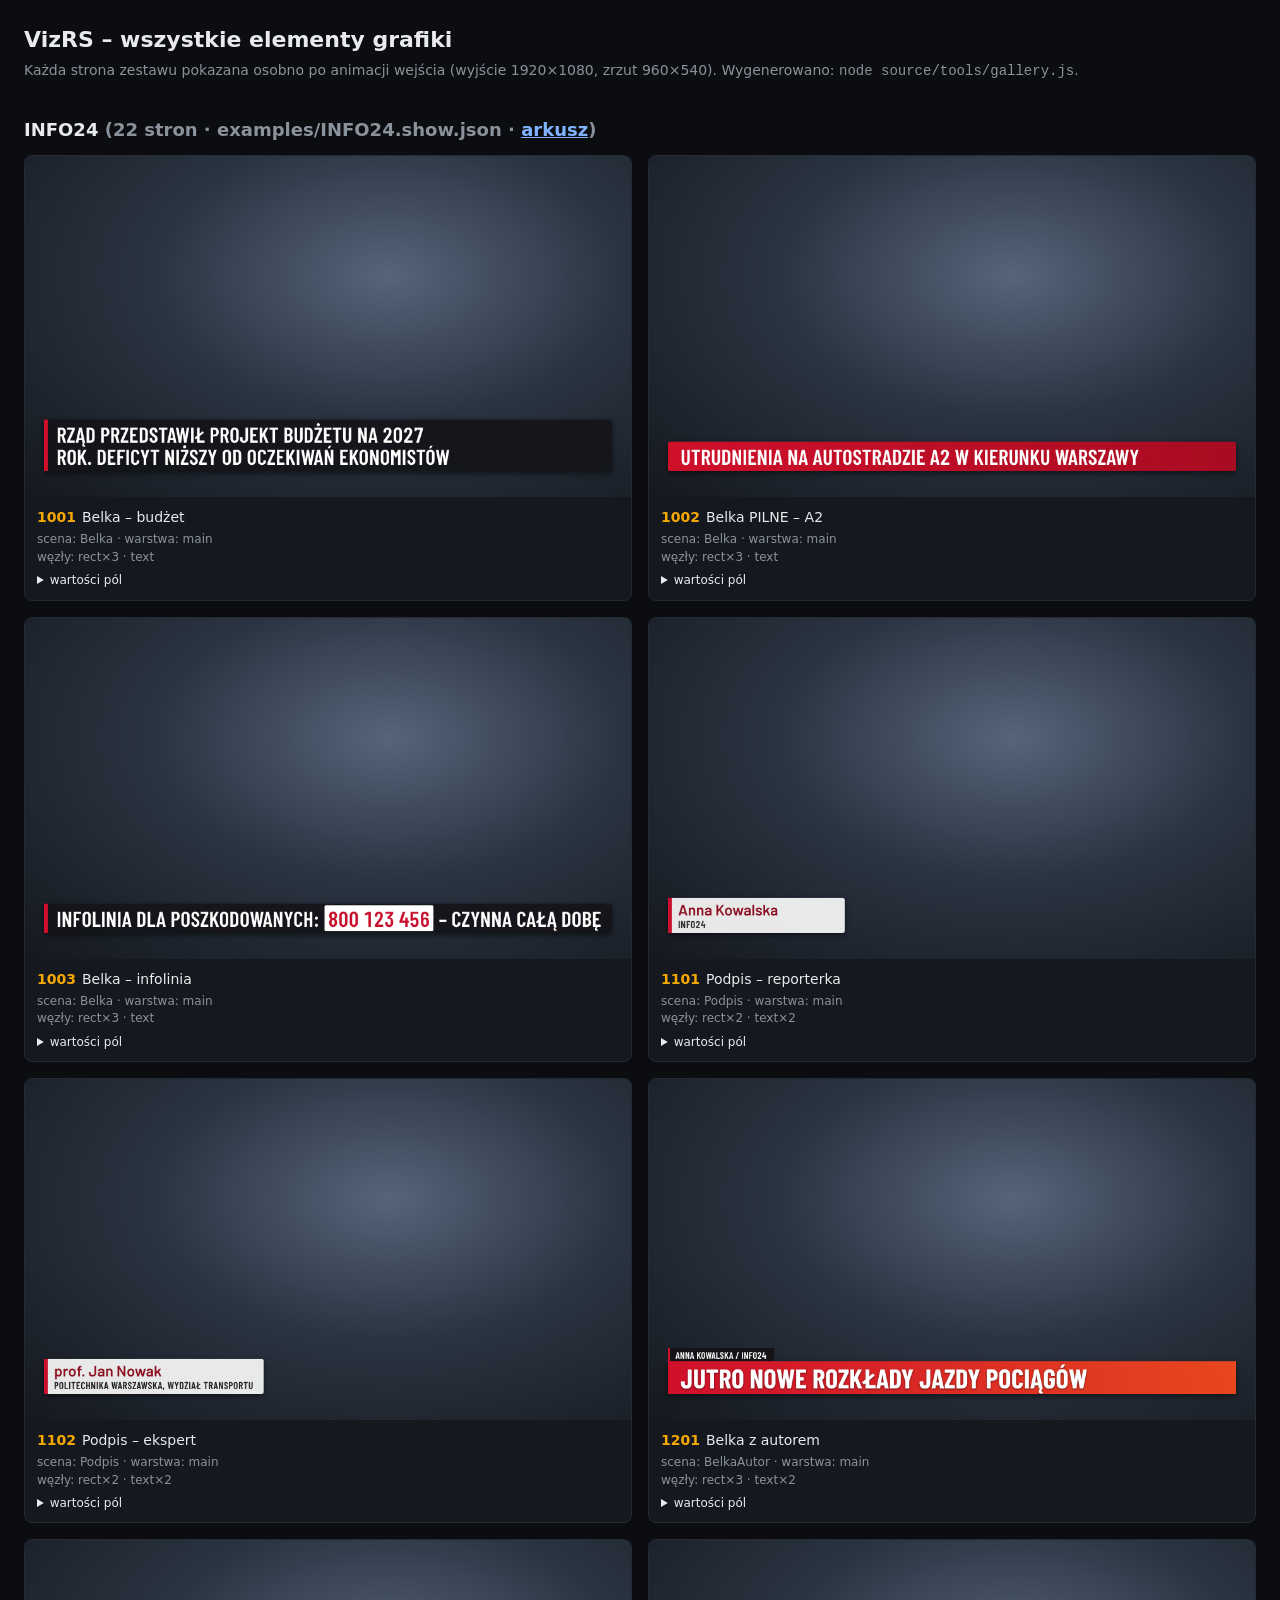
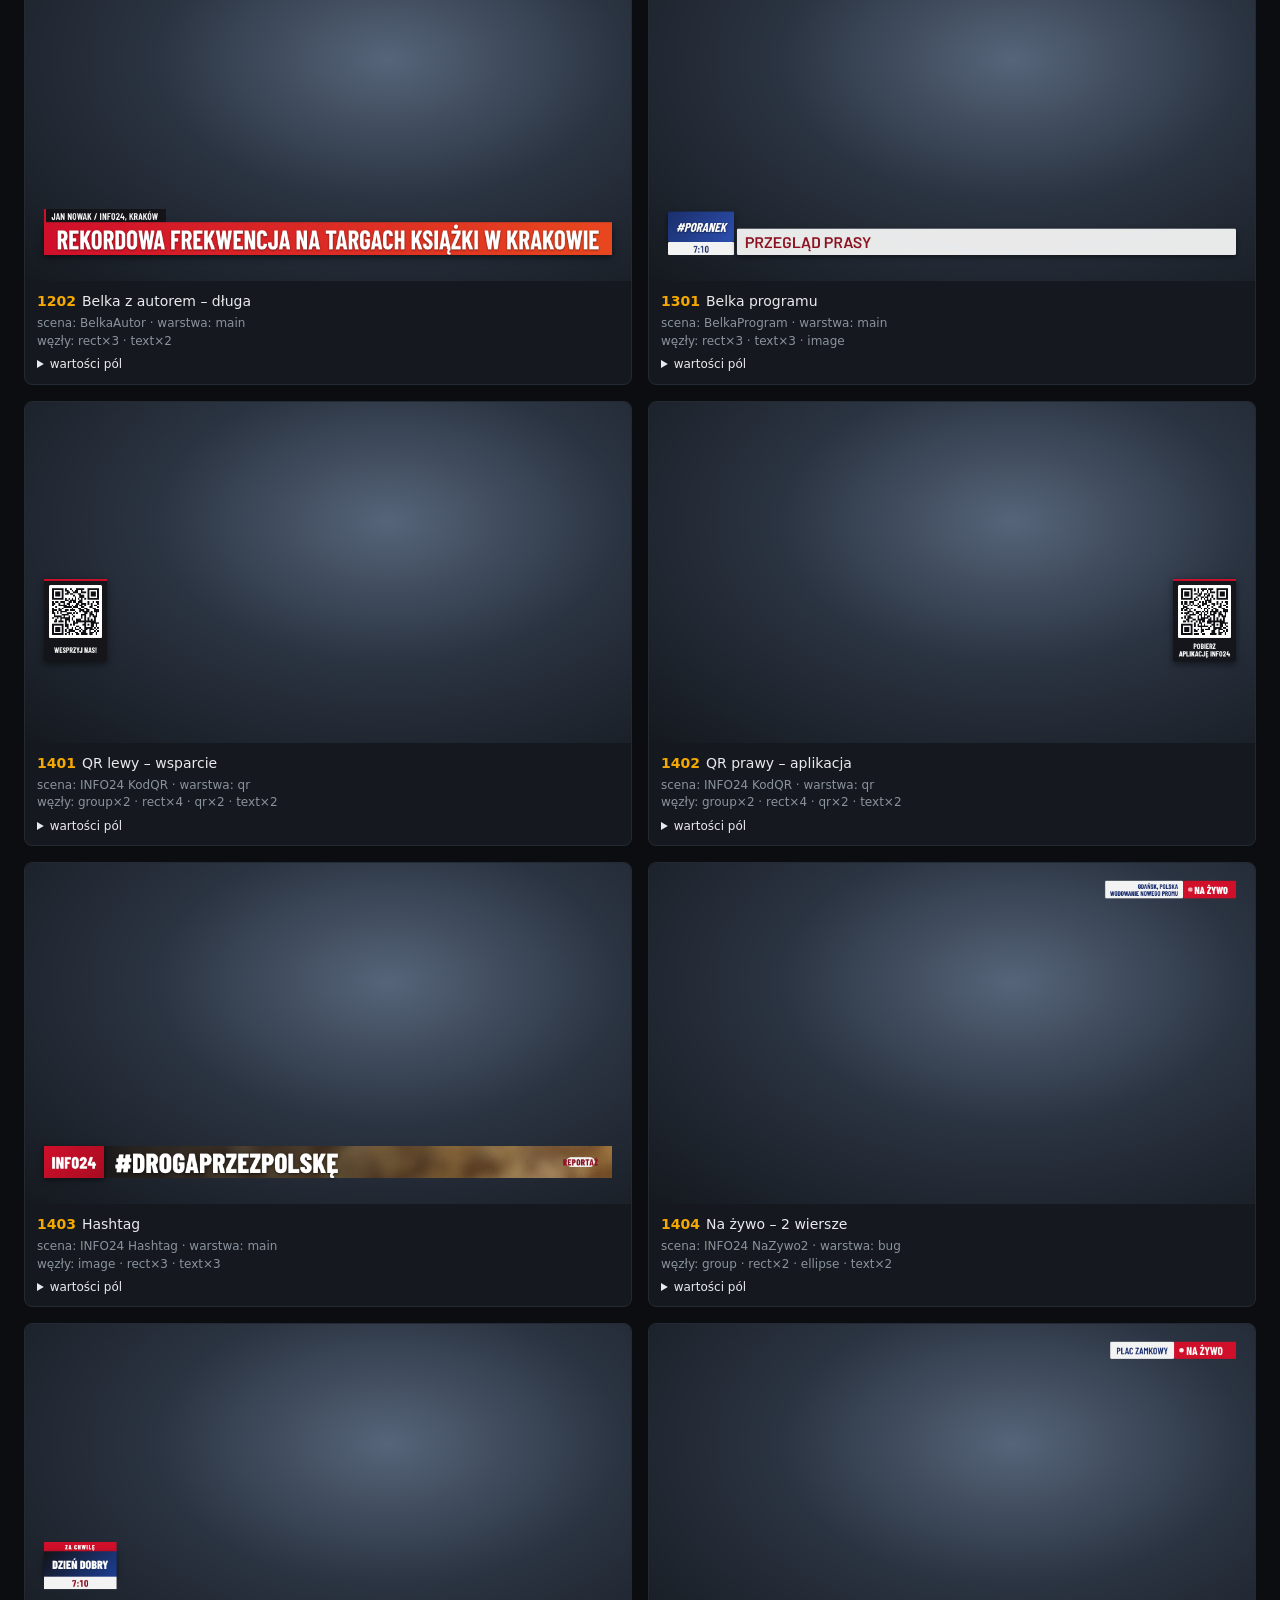
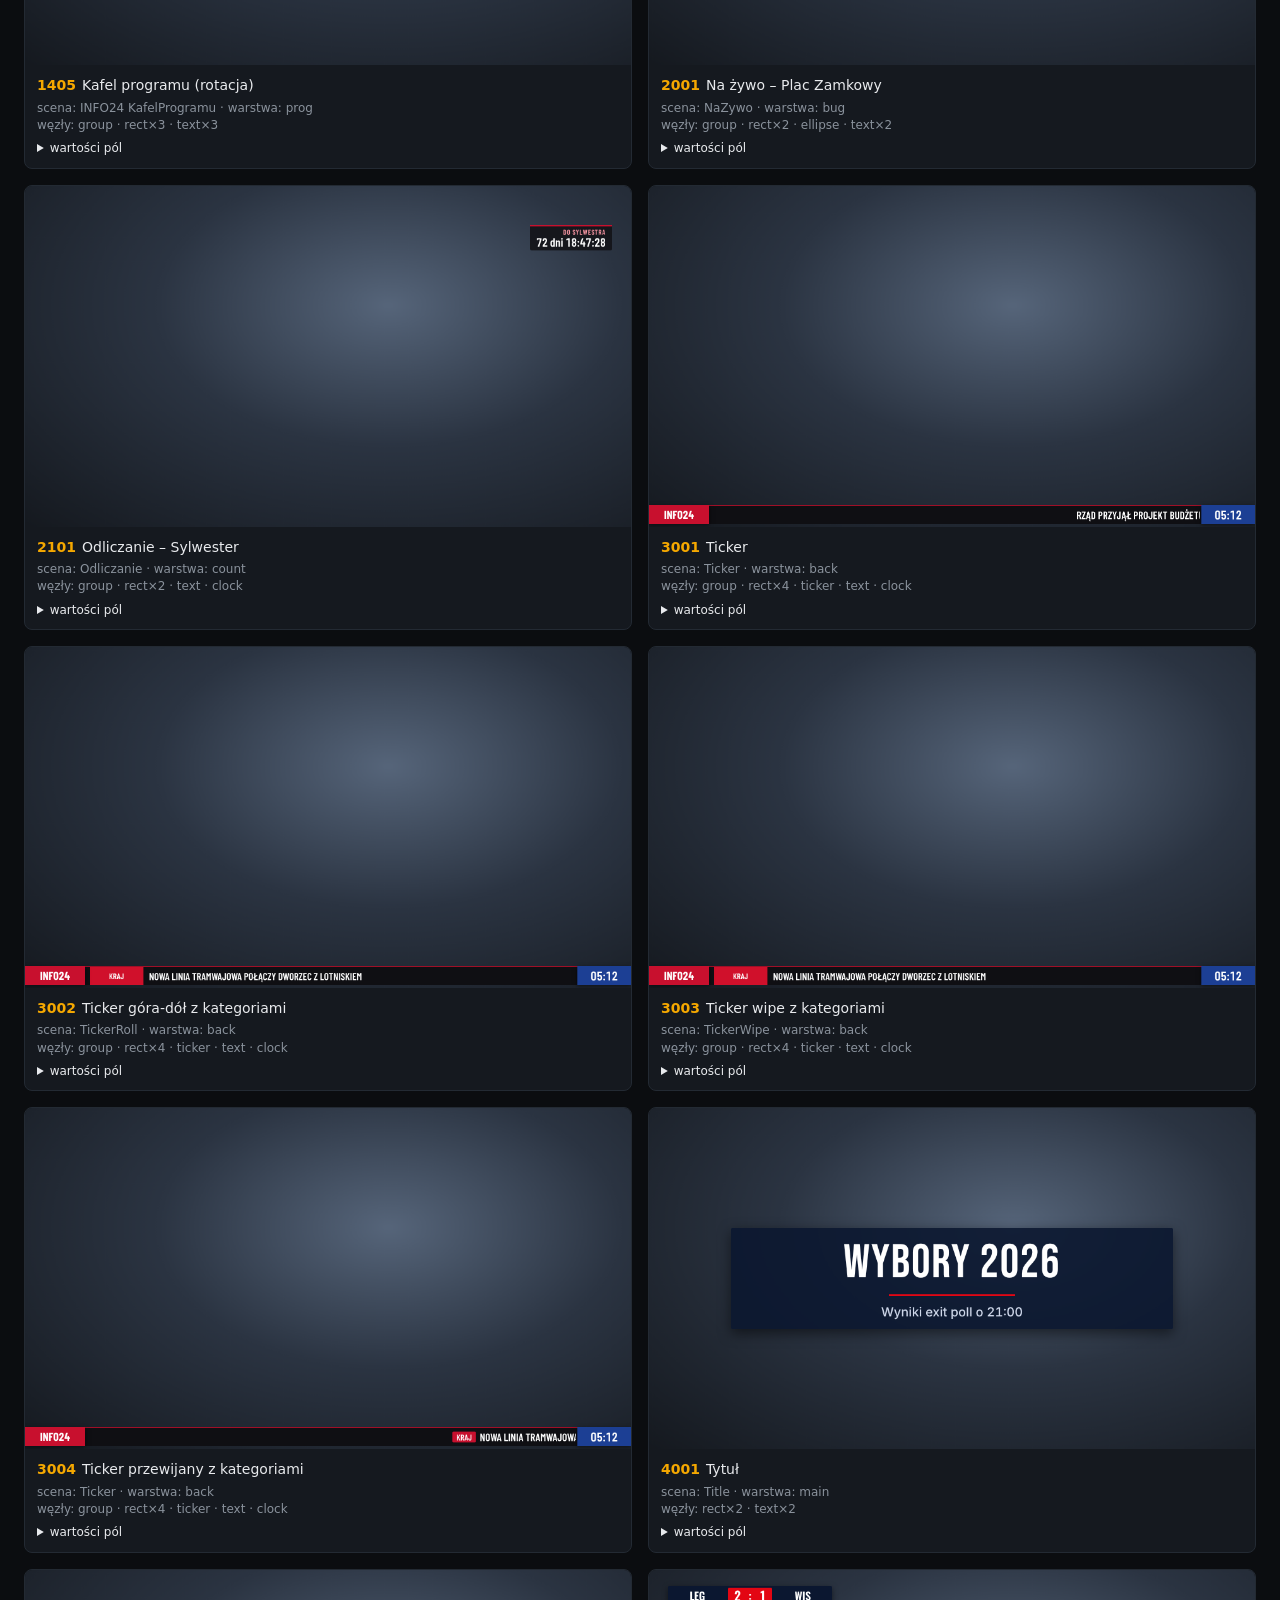
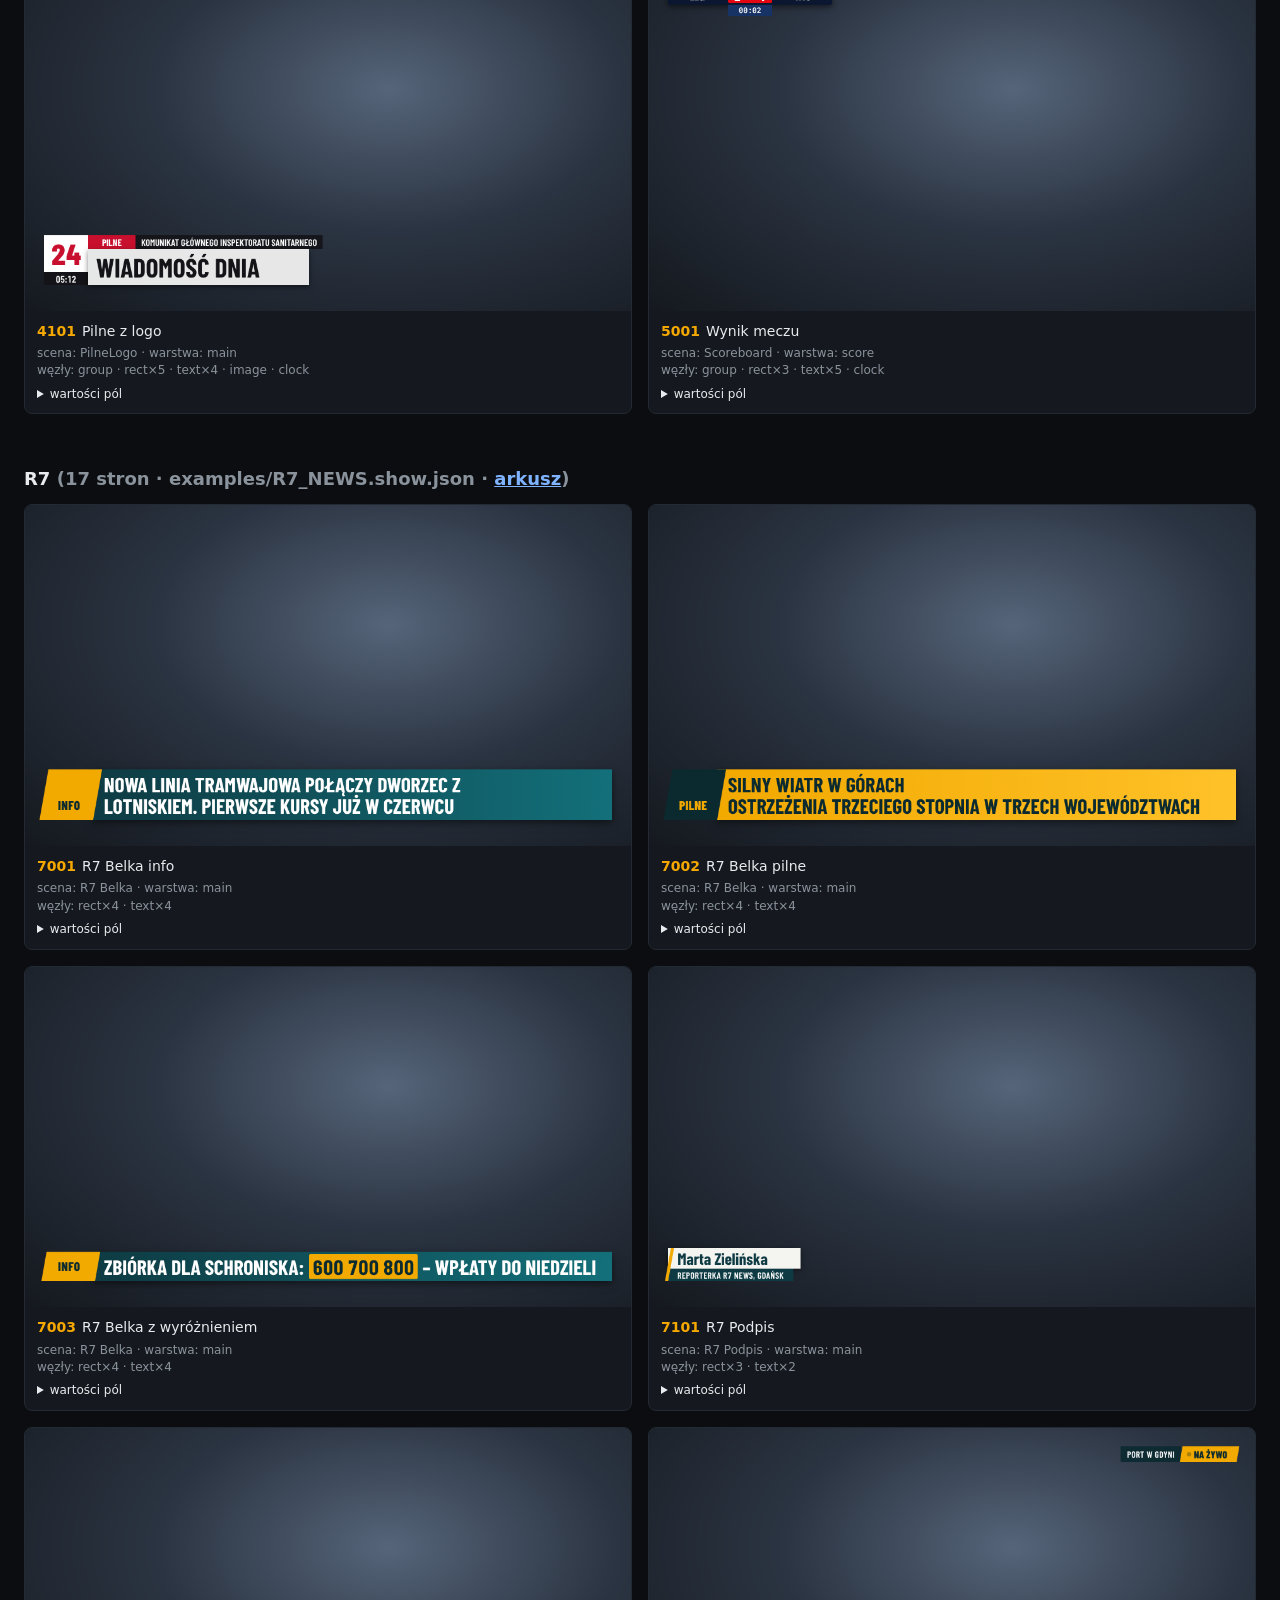
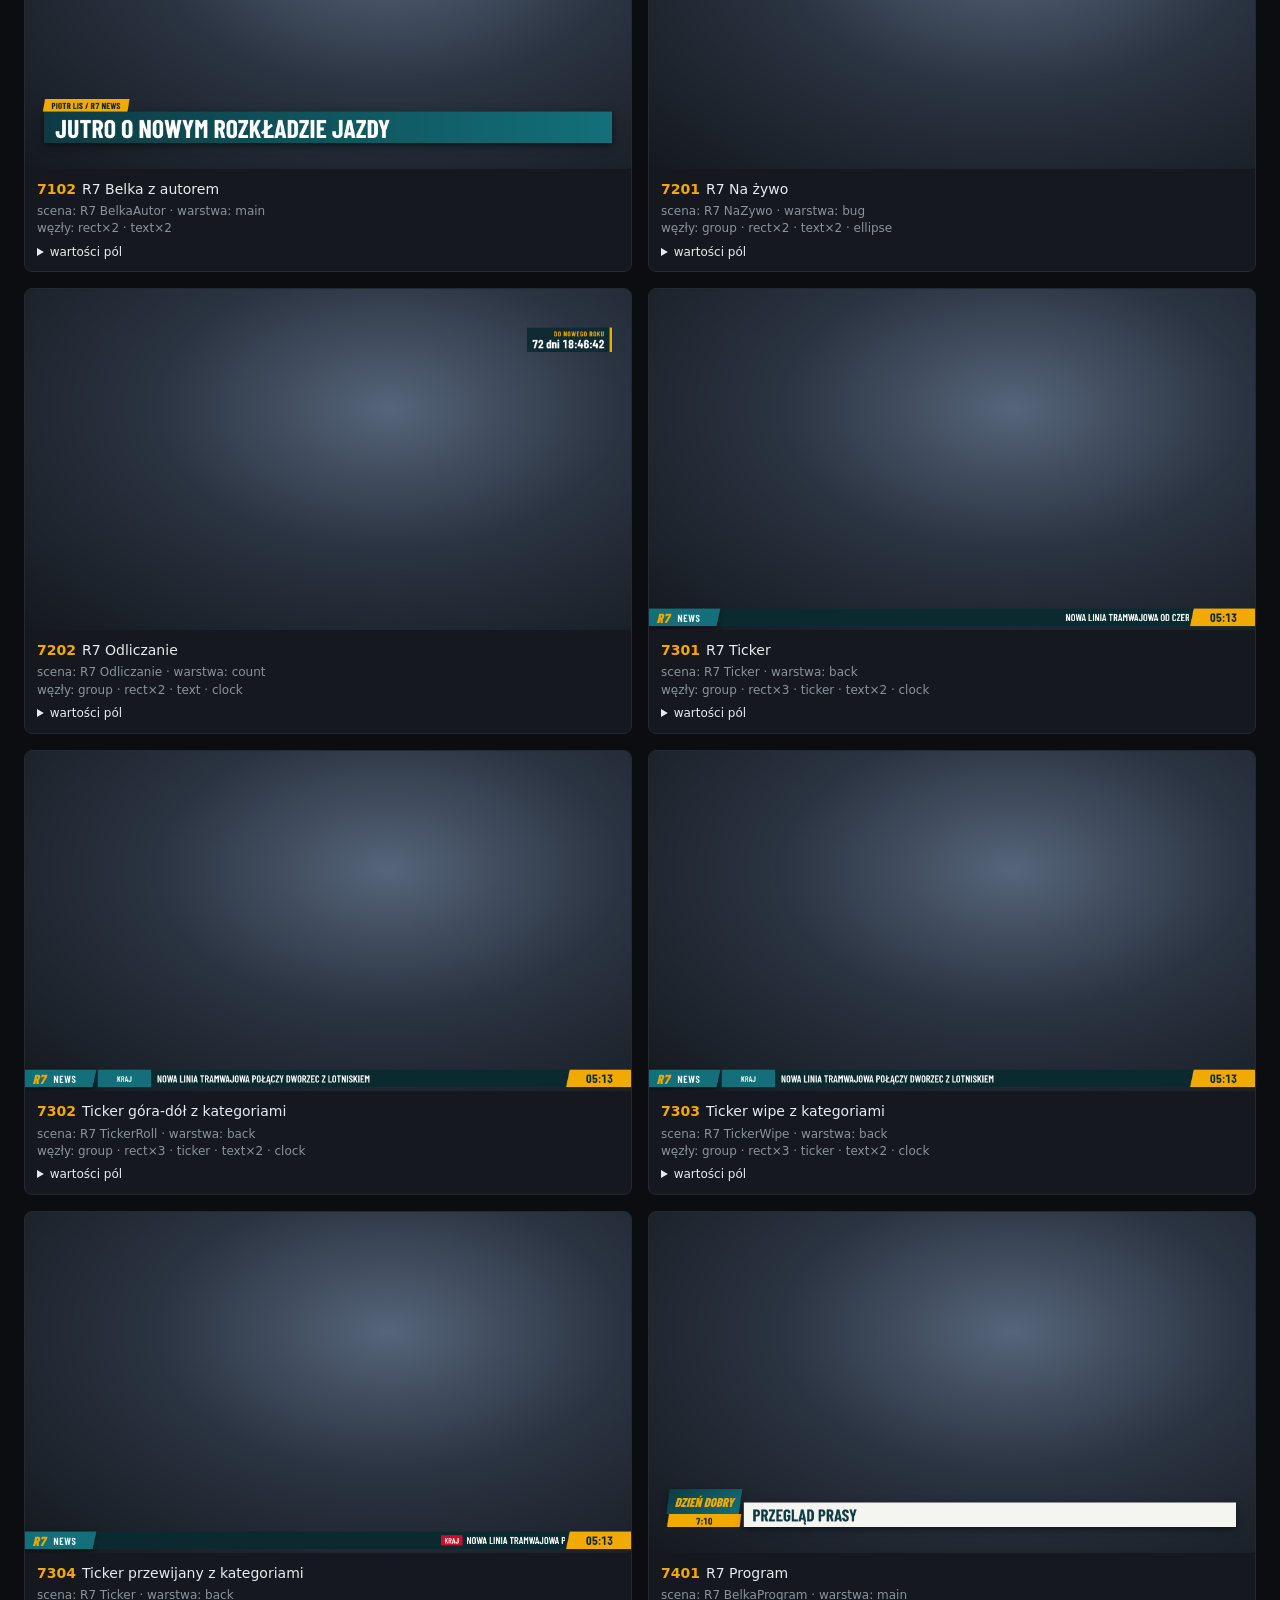
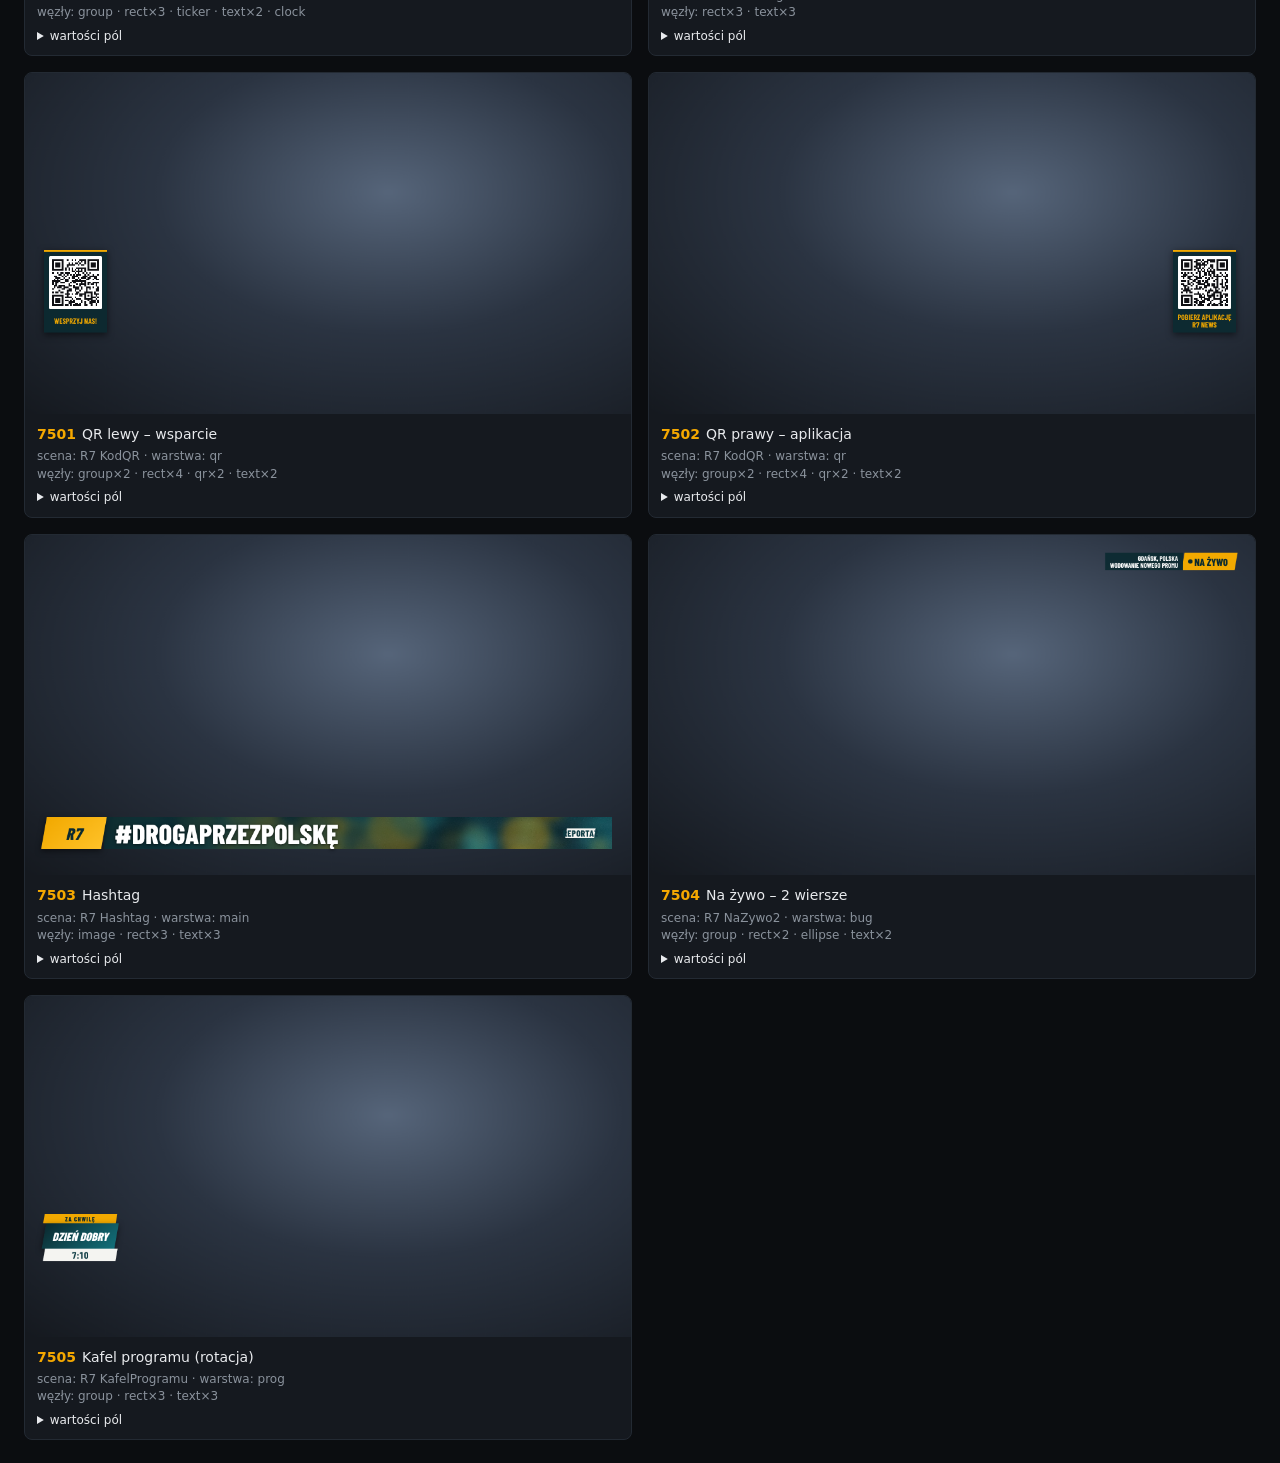
==== media/galeria/index.html @ 33baeae1 "Galeria wszystkich elementów grafiki (INFO24, R7): source/tools/gallery.js + media/galeria Co-Author" ====
<!doctype html><html lang="pl"><head><meta charset="utf-8"><meta name="viewport" content="width=device-width,initial-scale=1">
<title>VizRS – galeria grafik</title>
<style>
body{margin:0;background:#0b0d10;color:#e8eaed;font:14px/1.45 system-ui,sans-serif}
header{padding:24px 24px 8px}h1{margin:0 0 4px;font-size:22px}h2{margin:28px 24px 12px;font-size:18px}
.muted{color:#8a929c}.grid{display:grid;grid-template-columns:repeat(auto-fill,minmax(420px,1fr));gap:16px;padding:0 24px 24px}
.card{background:#15191f;border:1px solid #232a33;border-radius:8px;overflow:hidden}
.card img{display:block;width:100%;aspect-ratio:16/9;cursor:zoom-in}.meta{padding:10px 12px}
.num{color:#f5a800;font-weight:700;margin-right:6px}.tags{font-size:12px;color:#8a929c;margin-top:4px}
details{margin-top:6px;font-size:12px}pre{white-space:pre-wrap;margin:4px 0 0;color:#b8c0ca}
#lb{position:fixed;inset:0;background:#000d;display:none;align-items:center;justify-content:center}#lb img{max-width:96vw;max-height:94vh}
</style></head><body>
<header><h1>VizRS – wszystkie elementy grafiki</h1>
<div class="muted">Każda strona zestawu pokazana osobno po animacji wejścia (wyjście 1920×1080, zrzut 960×540). Wygenerowano: <code>node source/tools/gallery.js</code>.</div></header>
<h2>INFO24 <span class="muted">(22 stron · examples/INFO24.show.json · <a style="color:#7fb3ff" href="INFO24-arkusz.png">arkusz</a>)</span></h2>
<div class="grid"><div class="card"><img loading="lazy" src="INFO24-1001.png" alt="Belka – budżet">
<div class="meta"><span class="num">1001</span>Belka – budżet
<div class="tags">scena: Belka · warstwa: main<br>węzły: rect×3 · text</div>
<details><summary>wartości pól</summary><pre>styl: info
headline: Rząd przedstawił projekt budżetu na 2027 rok. Deficyt niższy od oczekiwań ekonomistów</pre></details>
</div></div><div class="card"><img loading="lazy" src="INFO24-1002.png" alt="Belka PILNE – A2">
<div class="meta"><span class="num">1002</span>Belka PILNE – A2
<div class="tags">scena: Belka · warstwa: main<br>węzły: rect×3 · text</div>
<details><summary>wartości pól</summary><pre>styl: pilne
headline: Utrudnienia na autostradzie A2 w kierunku Warszawy</pre></details>
</div></div><div class="card"><img loading="lazy" src="INFO24-1003.png" alt="Belka – infolinia">
<div class="meta"><span class="num">1003</span>Belka – infolinia
<div class="tags">scena: Belka · warstwa: main<br>węzły: rect×3 · text</div>
<details><summary>wartości pól</summary><pre>styl: info
headline: Infolinia dla poszkodowanych: [[800 123 456]] – czynna całą dobę</pre></details>
</div></div><div class="card"><img loading="lazy" src="INFO24-1101.png" alt="Podpis – reporterka">
<div class="meta"><span class="num">1101</span>Podpis – reporterka
<div class="tags">scena: Podpis · warstwa: main<br>węzły: rect×2 · text×2</div>
<details><summary>wartości pól</summary><pre>name: Anna Kowalska
title: INFO24</pre></details>
</div></div><div class="card"><img loading="lazy" src="INFO24-1102.png" alt="Podpis – ekspert">
<div class="meta"><span class="num">1102</span>Podpis – ekspert
<div class="tags">scena: Podpis · warstwa: main<br>węzły: rect×2 · text×2</div>
<details><summary>wartości pól</summary><pre>name: prof. Jan Nowak
title: Politechnika Warszawska, Wydział Transportu</pre></details>
</div></div><div class="card"><img loading="lazy" src="INFO24-1201.png" alt="Belka z autorem">
<div class="meta"><span class="num">1201</span>Belka z autorem
<div class="tags">scena: BelkaAutor · warstwa: main<br>węzły: rect×3 · text×2</div>
<details><summary>wartości pól</summary><pre>author: Anna Kowalska / INFO24
headline: Jutro nowe rozkłady jazdy pociągów</pre></details>
</div></div><div class="card"><img loading="lazy" src="INFO24-1202.png" alt="Belka z autorem – długa">
<div class="meta"><span class="num">1202</span>Belka z autorem – długa
<div class="tags">scena: BelkaAutor · warstwa: main<br>węzły: rect×3 · text×2</div>
<details><summary>wartości pól</summary><pre>author: Jan Nowak / INFO24, Kraków
headline: Rekordowa frekwencja na targach książki w Krakowie</pre></details>
</div></div><div class="card"><img loading="lazy" src="INFO24-1301.png" alt="Belka programu">
<div class="meta"><span class="num">1301</span>Belka programu
<div class="tags">scena: BelkaProgram · warstwa: main<br>węzły: rect×3 · text×3 · image</div>
<details><summary>wartości pól</summary><pre>program: #PORANEK
czas: 7:10
logo: 
headline: Przegląd prasy</pre></details>
</div></div><div class="card"><img loading="lazy" src="INFO24-1401.png" alt="QR lewy – wsparcie">
<div class="meta"><span class="num">1401</span>QR lewy – wsparcie
<div class="tags">scena: INFO24 KodQR · warstwa: qr<br>węzły: group×2 · rect×4 · qr×2 · text×2</div>
<details><summary>wartości pól</summary><pre>strona: lewa
url: https://info24.example/wesprzyj
caption: Wesprzyj nas!</pre></details>
</div></div><div class="card"><img loading="lazy" src="INFO24-1402.png" alt="QR prawy – aplikacja">
<div class="meta"><span class="num">1402</span>QR prawy – aplikacja
<div class="tags">scena: INFO24 KodQR · warstwa: qr<br>węzły: group×2 · rect×4 · qr×2 · text×2</div>
<details><summary>wartości pól</summary><pre>strona: prawa
url: https://info24.example/aplikacja
caption: Pobierz aplikację INFO24</pre></details>
</div></div><div class="card"><img loading="lazy" src="INFO24-1403.png" alt="Hashtag">
<div class="meta"><span class="num">1403</span>Hashtag
<div class="tags">scena: INFO24 Hashtag · warstwa: main<br>węzły: image · rect×3 · text×3</div>
<details><summary>wartości pól</summary><pre>hashtag: #DROGAPRZEZPOLSKĘ
badge: Reportaż
tlo: tlo_hashtag.jpg</pre></details>
</div></div><div class="card"><img loading="lazy" src="INFO24-1404.png" alt="Na żywo – 2 wiersze">
<div class="meta"><span class="num">1404</span>Na żywo – 2 wiersze
<div class="tags">scena: INFO24 NaZywo2 · warstwa: bug<br>węzły: group · rect×2 · ellipse · text×2</div>
<details><summary>wartości pól</summary><pre>place: Gdańsk, Polska
Wodowanie nowego promu
live: Na żywo</pre></details>
</div></div><div class="card"><img loading="lazy" src="INFO24-1405.png" alt="Kafel programu (rotacja)">
<div class="meta"><span class="num">1405</span>Kafel programu (rotacja)
<div class="tags">scena: INFO24 KafelProgramu · warstwa: prog<br>węzły: group · rect×3 · text×3</div>
<details><summary>wartości pól</summary><pre>next: Za chwilę
programs: Dzień Dobry
Pogoda
Serwis
times: 7:10
7:55
9:00</pre></details>
</div></div><div class="card"><img loading="lazy" src="INFO24-2001.png" alt="Na żywo – Plac Zamkowy">
<div class="meta"><span class="num">2001</span>Na żywo – Plac Zamkowy
<div class="tags">scena: NaZywo · warstwa: bug<br>węzły: group · rect×2 · ellipse · text×2</div>
<details><summary>wartości pól</summary><pre>place: Plac Zamkowy
live: Na żywo</pre></details>
</div></div><div class="card"><img loading="lazy" src="INFO24-2101.png" alt="Odliczanie – Sylwester">
<div class="meta"><span class="num">2101</span>Odliczanie – Sylwester
<div class="tags">scena: Odliczanie · warstwa: count<br>węzły: group · rect×2 · text · clock</div>
<details><summary>wartości pól</summary><pre>label: Do Sylwestra
target: 2027-01-01 00:00:00</pre></details>
</div></div><div class="card"><img loading="lazy" src="INFO24-3001.png" alt="Ticker">
<div class="meta"><span class="num">3001</span>Ticker
<div class="tags">scena: Ticker · warstwa: back<br>węzły: group · rect×4 · ticker · text · clock</div>
<details><summary>wartości pól</summary><pre>label: INFO24
items: Rząd przyjął projekt budżetu na 2027 rok
Kurs EUR/PLN stabilny w okolicach 4,25
Jutro w całym kraju do 18 stopni, przelotne opady
Reprezentacja awansowała do turnieju finałowego
Nowe połączenia kolejowe od grudnia</pre></details>
</div></div><div class="card"><img loading="lazy" src="INFO24-3002.png" alt="Ticker góra-dół z kategoriami">
<div class="meta"><span class="num">3002</span>Ticker góra-dół z kategoriami
<div class="tags">scena: TickerRoll · warstwa: back<br>węzły: group · rect×4 · ticker · text · clock</div>
<details><summary>wartości pól</summary><pre>items: KRAJ|Nowa linia tramwajowa połączy dworzec z lotniskiem
ŚWIAT#1c3f94|Szczyt klimatyczny zakończony porozumieniem w sprawie oceanów
ŚWIAT#1c3f94|Rekordowa liczba turystów w europejskich stolicach
GOSPODARKA#6b3fa0|Kurs EUR/PLN bez większych zmian, złoty stabilny
SPORT#1f8a4c|Finał pucharu kraju w sobotę o 18:00
POGODA#c77700|Jutro słonecznie, do 19 stopni na zachodzie kraju</pre></details>
</div></div><div class="card"><img loading="lazy" src="INFO24-3003.png" alt="Ticker wipe z kategoriami">
<div class="meta"><span class="num">3003</span>Ticker wipe z kategoriami
<div class="tags">scena: TickerWipe · warstwa: back<br>węzły: group · rect×4 · ticker · text · clock</div>
<details><summary>wartości pól</summary><pre>items: KRAJ|Nowa linia tramwajowa połączy dworzec z lotniskiem
ŚWIAT#1c3f94|Szczyt klimatyczny zakończony porozumieniem w sprawie oceanów
ŚWIAT#1c3f94|Rekordowa liczba turystów w europejskich stolicach
GOSPODARKA#6b3fa0|Kurs EUR/PLN bez większych zmian, złoty stabilny
SPORT#1f8a4c|Finał pucharu kraju w sobotę o 18:00
POGODA#c77700|Jutro słonecznie, do 19 stopni na zachodzie kraju</pre></details>
</div></div><div class="card"><img loading="lazy" src="INFO24-3004.png" alt="Ticker przewijany z kategoriami">
<div class="meta"><span class="num">3004</span>Ticker przewijany z kategoriami
<div class="tags">scena: Ticker · warstwa: back<br>węzły: group · rect×4 · ticker · text · clock</div>
<details><summary>wartości pól</summary><pre>label: INFO24
items: KRAJ|Nowa linia tramwajowa połączy dworzec z lotniskiem
ŚWIAT#1c3f94|Szczyt klimatyczny zakończony porozumieniem w sprawie oceanów
ŚWIAT#1c3f94|Rekordowa liczba turystów w europejskich stolicach
GOSPODARKA#6b3fa0|Kurs EUR/PLN bez większych zmian, złoty stabilny
SPORT#1f8a4c|Finał pucharu kraju w sobotę o 18:00
POGODA#c77700|Jutro słonecznie, do 19 stopni na zachodzie kraju</pre></details>
</div></div><div class="card"><img loading="lazy" src="INFO24-4001.png" alt="Tytuł">
<div class="meta"><span class="num">4001</span>Tytuł
<div class="tags">scena: Title · warstwa: main<br>węzły: rect×2 · text×2</div>
<details><summary>wartości pól</summary><pre>headline: Wybory 2026
sub: Wyniki exit poll o 21:00</pre></details>
</div></div><div class="card"><img loading="lazy" src="INFO24-4101.png" alt="Pilne z logo">
<div class="meta"><span class="num">4101</span>Pilne z logo
<div class="tags">scena: PilneLogo · warstwa: main<br>węzły: group · rect×5 · text×4 · image · clock</div>
<details><summary>wartości pól</summary><pre>kicker: Pilne
top: Komunikat Głównego Inspektoratu Sanitarnego
main: Wiadomość dnia
logo: </pre></details>
</div></div><div class="card"><img loading="lazy" src="INFO24-5001.png" alt="Wynik meczu">
<div class="meta"><span class="num">5001</span>Wynik meczu
<div class="tags">scena: Scoreboard · warstwa: score<br>węzły: group · rect×3 · text×5 · clock</div>
<details><summary>wartości pól</summary><pre>home: LEG
away: WIS
homeScore: 2
awayScore: 1</pre></details>
</div></div></div><h2>R7 <span class="muted">(17 stron · examples/R7_NEWS.show.json · <a style="color:#7fb3ff" href="R7-arkusz.png">arkusz</a>)</span></h2>
<div class="grid"><div class="card"><img loading="lazy" src="R7-7001.png" alt="R7 Belka info">
<div class="meta"><span class="num">7001</span>R7 Belka info
<div class="tags">scena: R7 Belka · warstwa: main<br>węzły: rect×4 · text×4</div>
<details><summary>wartości pól</summary><pre>styl: info
label: INFO
headline: Nowa linia tramwajowa połączy dworzec z lotniskiem. Pierwsze kursy już w czerwcu</pre></details>
</div></div><div class="card"><img loading="lazy" src="R7-7002.png" alt="R7 Belka pilne">
<div class="meta"><span class="num">7002</span>R7 Belka pilne
<div class="tags">scena: R7 Belka · warstwa: main<br>węzły: rect×4 · text×4</div>
<details><summary>wartości pól</summary><pre>styl: pilne
label: PILNE
headline: Silny wiatr w górach
Ostrzeżenia trzeciego stopnia w trzech województwach</pre></details>
</div></div><div class="card"><img loading="lazy" src="R7-7003.png" alt="R7 Belka z wyróżnieniem">
<div class="meta"><span class="num">7003</span>R7 Belka z wyróżnieniem
<div class="tags">scena: R7 Belka · warstwa: main<br>węzły: rect×4 · text×4</div>
<details><summary>wartości pól</summary><pre>styl: info
label: INFO
headline: Zbiórka dla schroniska: [[600 700 800]] – wpłaty do niedzieli</pre></details>
</div></div><div class="card"><img loading="lazy" src="R7-7101.png" alt="R7 Podpis">
<div class="meta"><span class="num">7101</span>R7 Podpis
<div class="tags">scena: R7 Podpis · warstwa: main<br>węzły: rect×3 · text×2</div>
<details><summary>wartości pól</summary><pre>name: Marta Zielińska
title: Reporterka R7 NEWS, Gdańsk</pre></details>
</div></div><div class="card"><img loading="lazy" src="R7-7102.png" alt="R7 Belka z autorem">
<div class="meta"><span class="num">7102</span>R7 Belka z autorem
<div class="tags">scena: R7 BelkaAutor · warstwa: main<br>węzły: rect×2 · text×2</div>
<details><summary>wartości pól</summary><pre>author: Piotr Lis / R7 NEWS
headline: Jutro o nowym rozkładzie jazdy</pre></details>
</div></div><div class="card"><img loading="lazy" src="R7-7201.png" alt="R7 Na żywo">
<div class="meta"><span class="num">7201</span>R7 Na żywo
<div class="tags">scena: R7 NaZywo · warstwa: bug<br>węzły: group · rect×2 · text×2 · ellipse</div>
<details><summary>wartości pól</summary><pre>place: Port w Gdyni</pre></details>
</div></div><div class="card"><img loading="lazy" src="R7-7202.png" alt="R7 Odliczanie">
<div class="meta"><span class="num">7202</span>R7 Odliczanie
<div class="tags">scena: R7 Odliczanie · warstwa: count<br>węzły: group · rect×2 · text · clock</div>
<details><summary>wartości pól</summary><pre>label: Do Nowego Roku
target: 2027-01-01 00:00:00</pre></details>
</div></div><div class="card"><img loading="lazy" src="R7-7301.png" alt="R7 Ticker">
<div class="meta"><span class="num">7301</span>R7 Ticker
<div class="tags">scena: R7 Ticker · warstwa: back<br>węzły: group · rect×3 · ticker · text×2 · clock</div>
<details><summary>wartości pól</summary><pre>items: Nowa linia tramwajowa od czerwca
Kurs EUR/PLN bez większych zmian
Jutro słonecznie, do 19 stopni
Finał pucharu kraju w sobotę o 18:00</pre></details>
</div></div><div class="card"><img loading="lazy" src="R7-7302.png" alt="Ticker góra-dół z kategoriami">
<div class="meta"><span class="num">7302</span>Ticker góra-dół z kategoriami
<div class="tags">scena: R7 TickerRoll · warstwa: back<br>węzły: group · rect×3 · ticker · text×2 · clock</div>
<details><summary>wartości pól</summary><pre>items: KRAJ|Nowa linia tramwajowa połączy dworzec z lotniskiem
ŚWIAT#1c3f94|Szczyt klimatyczny zakończony porozumieniem w sprawie oceanów
ŚWIAT#1c3f94|Rekordowa liczba turystów w europejskich stolicach
GOSPODARKA#6b3fa0|Kurs EUR/PLN bez większych zmian, złoty stabilny
SPORT#1f8a4c|Finał pucharu kraju w sobotę o 18:00
POGODA#c77700|Jutro słonecznie, do 19 stopni na zachodzie kraju</pre></details>
</div></div><div class="card"><img loading="lazy" src="R7-7303.png" alt="Ticker wipe z kategoriami">
<div class="meta"><span class="num">7303</span>Ticker wipe z kategoriami
<div class="tags">scena: R7 TickerWipe · warstwa: back<br>węzły: group · rect×3 · ticker · text×2 · clock</div>
<details><summary>wartości pól</summary><pre>items: KRAJ|Nowa linia tramwajowa połączy dworzec z lotniskiem
ŚWIAT#1c3f94|Szczyt klimatyczny zakończony porozumieniem w sprawie oceanów
ŚWIAT#1c3f94|Rekordowa liczba turystów w europejskich stolicach
GOSPODARKA#6b3fa0|Kurs EUR/PLN bez większych zmian, złoty stabilny
SPORT#1f8a4c|Finał pucharu kraju w sobotę o 18:00
POGODA#c77700|Jutro słonecznie, do 19 stopni na zachodzie kraju</pre></details>
</div></div><div class="card"><img loading="lazy" src="R7-7304.png" alt="Ticker przewijany z kategoriami">
<div class="meta"><span class="num">7304</span>Ticker przewijany z kategoriami
<div class="tags">scena: R7 Ticker · warstwa: back<br>węzły: group · rect×3 · ticker · text×2 · clock</div>
<details><summary>wartości pól</summary><pre>items: KRAJ|Nowa linia tramwajowa połączy dworzec z lotniskiem
ŚWIAT#1c3f94|Szczyt klimatyczny zakończony porozumieniem w sprawie oceanów
ŚWIAT#1c3f94|Rekordowa liczba turystów w europejskich stolicach
GOSPODARKA#6b3fa0|Kurs EUR/PLN bez większych zmian, złoty stabilny
SPORT#1f8a4c|Finał pucharu kraju w sobotę o 18:00
POGODA#c77700|Jutro słonecznie, do 19 stopni na zachodzie kraju</pre></details>
</div></div><div class="card"><img loading="lazy" src="R7-7401.png" alt="R7 Program">
<div class="meta"><span class="num">7401</span>R7 Program
<div class="tags">scena: R7 BelkaProgram · warstwa: main<br>węzły: rect×3 · text×3</div>
<details><summary>wartości pól</summary><pre>program: Dzień Dobry
czas: 7:10
headline: Przegląd prasy</pre></details>
</div></div><div class="card"><img loading="lazy" src="R7-7501.png" alt="QR lewy – wsparcie">
<div class="meta"><span class="num">7501</span>QR lewy – wsparcie
<div class="tags">scena: R7 KodQR · warstwa: qr<br>węzły: group×2 · rect×4 · qr×2 · text×2</div>
<details><summary>wartości pól</summary><pre>strona: lewa
url: https://r7news.example/wesprzyj
caption: Wesprzyj nas!</pre></details>
</div></div><div class="card"><img loading="lazy" src="R7-7502.png" alt="QR prawy – aplikacja">
<div class="meta"><span class="num">7502</span>QR prawy – aplikacja
<div class="tags">scena: R7 KodQR · warstwa: qr<br>węzły: group×2 · rect×4 · qr×2 · text×2</div>
<details><summary>wartości pól</summary><pre>strona: prawa
url: https://r7news.example/aplikacja
caption: Pobierz aplikację R7 NEWS</pre></details>
</div></div><div class="card"><img loading="lazy" src="R7-7503.png" alt="Hashtag">
<div class="meta"><span class="num">7503</span>Hashtag
<div class="tags">scena: R7 Hashtag · warstwa: main<br>węzły: image · rect×3 · text×3</div>
<details><summary>wartości pól</summary><pre>hashtag: #DROGAPRZEZPOLSKĘ
badge: Reportaż
tlo: tlo_hashtag2.jpg</pre></details>
</div></div><div class="card"><img loading="lazy" src="R7-7504.png" alt="Na żywo – 2 wiersze">
<div class="meta"><span class="num">7504</span>Na żywo – 2 wiersze
<div class="tags">scena: R7 NaZywo2 · warstwa: bug<br>węzły: group · rect×2 · ellipse · text×2</div>
<details><summary>wartości pól</summary><pre>place: Gdańsk, Polska
Wodowanie nowego promu
live: Na żywo</pre></details>
</div></div><div class="card"><img loading="lazy" src="R7-7505.png" alt="Kafel programu (rotacja)">
<div class="meta"><span class="num">7505</span>Kafel programu (rotacja)
<div class="tags">scena: R7 KafelProgramu · warstwa: prog<br>węzły: group · rect×3 · text×3</div>
<details><summary>wartości pól</summary><pre>next: Za chwilę
programs: Dzień Dobry
Pogoda
Serwis
times: 7:10
7:55
9:00</pre></details>
</div></div></div>
<div id="lb" onclick="this.style.display='none'"><img></div>
<script>document.querySelectorAll('.card img').forEach(i=>i.onclick=()=>{const l=document.getElementById('lb');l.firstChild.src=i.src;l.style.display='flex'})</script>
</body></html>
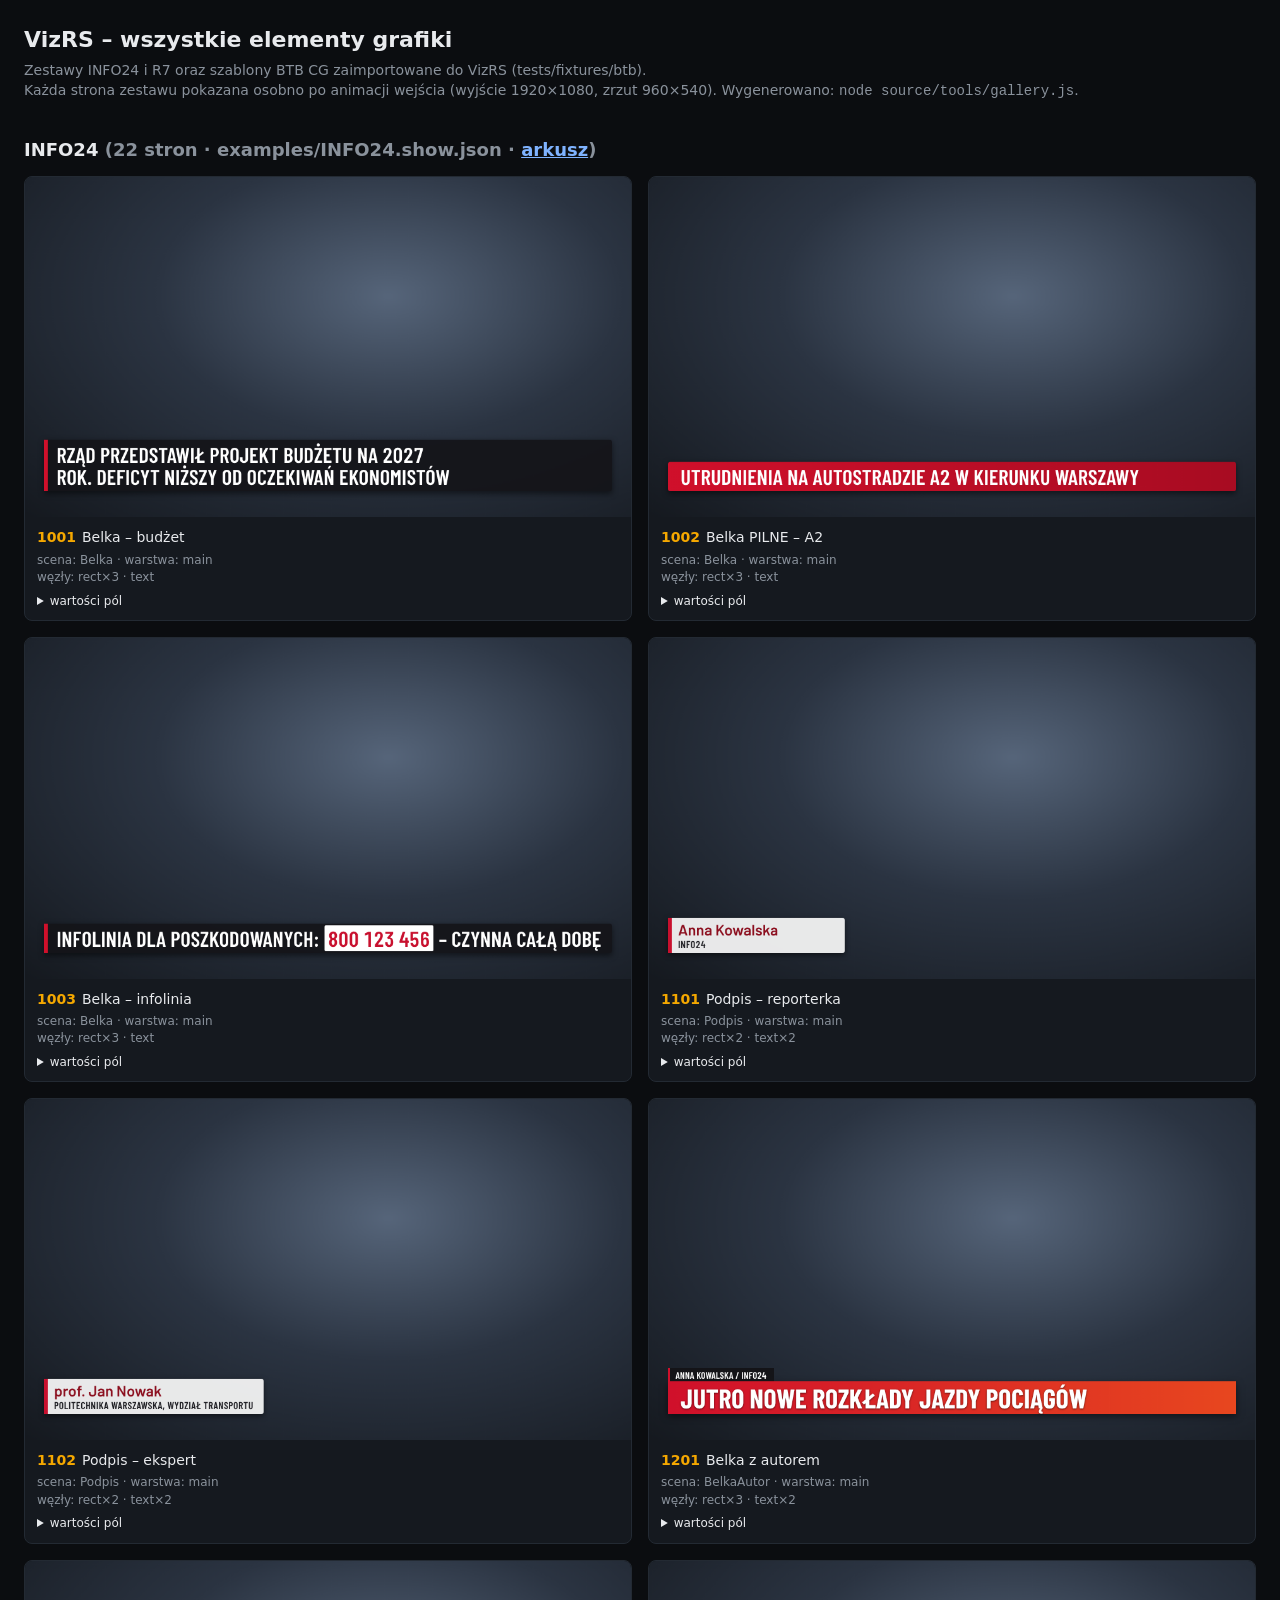
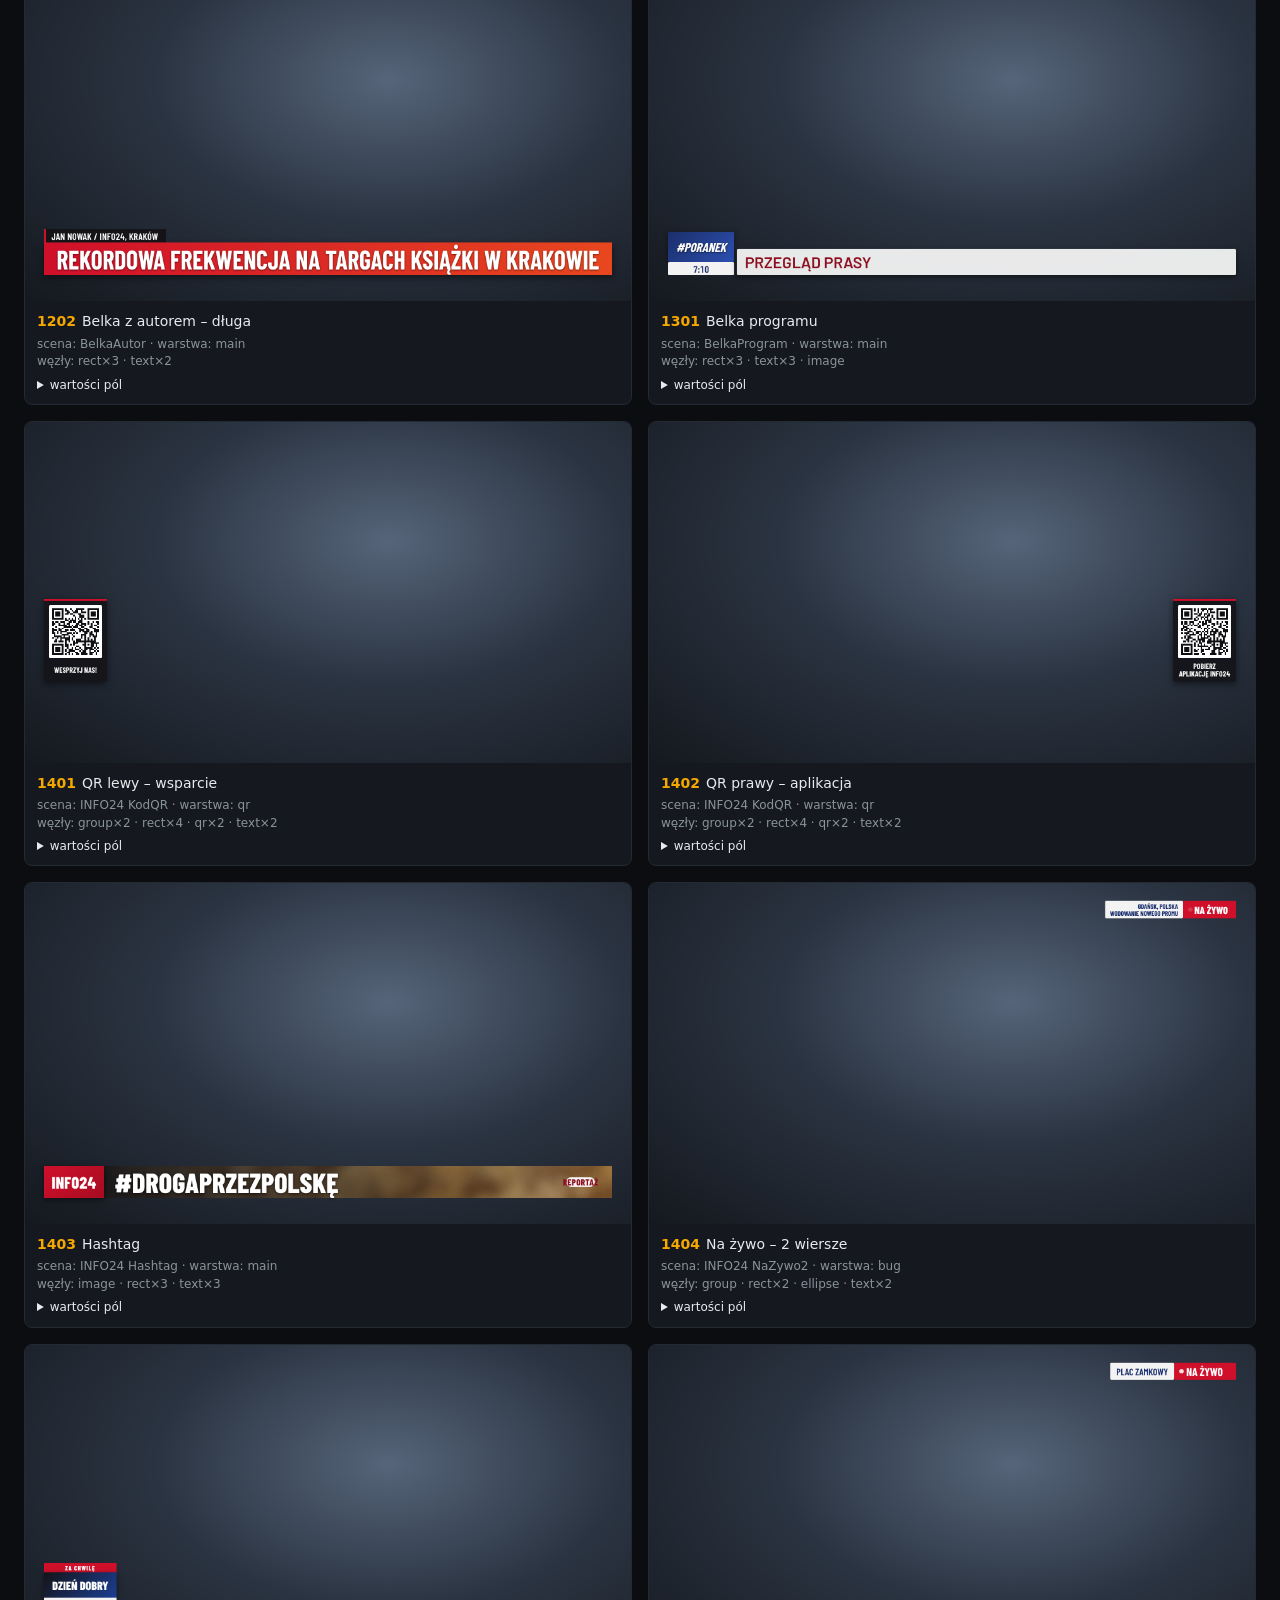
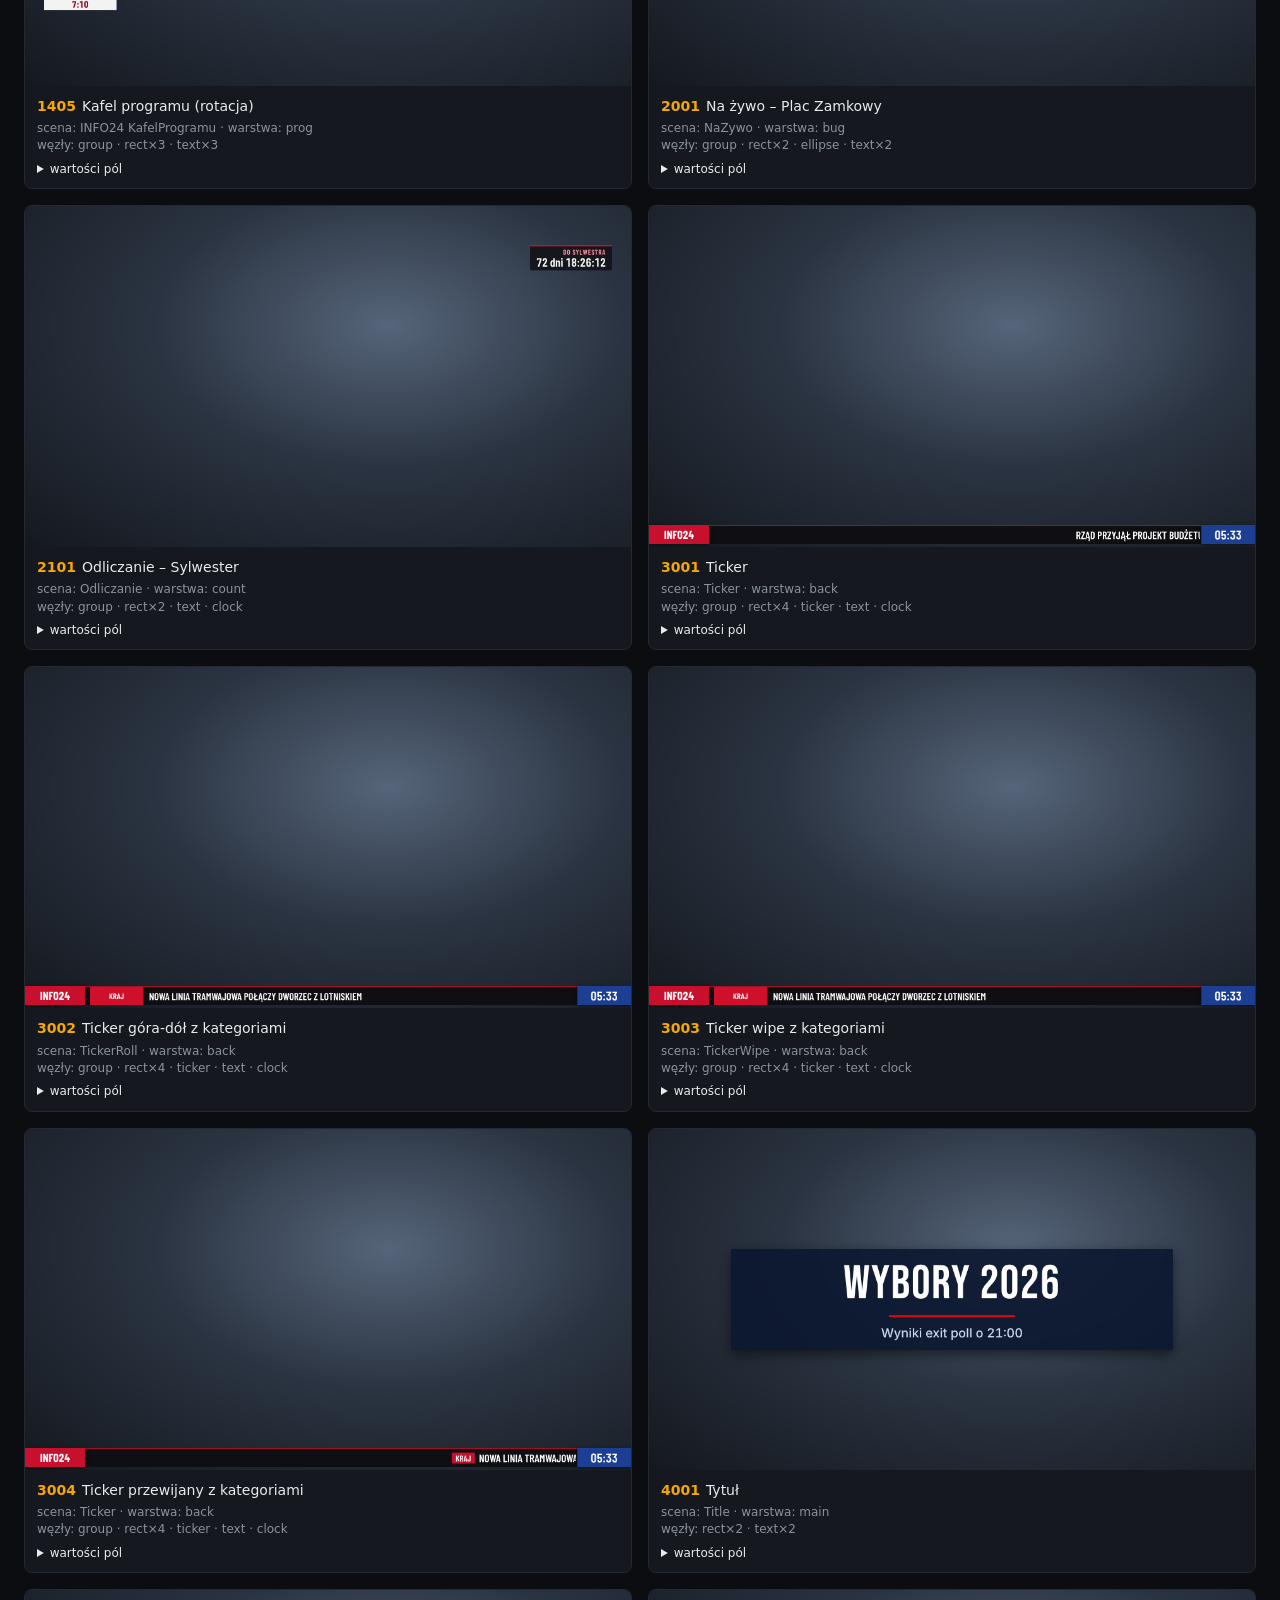
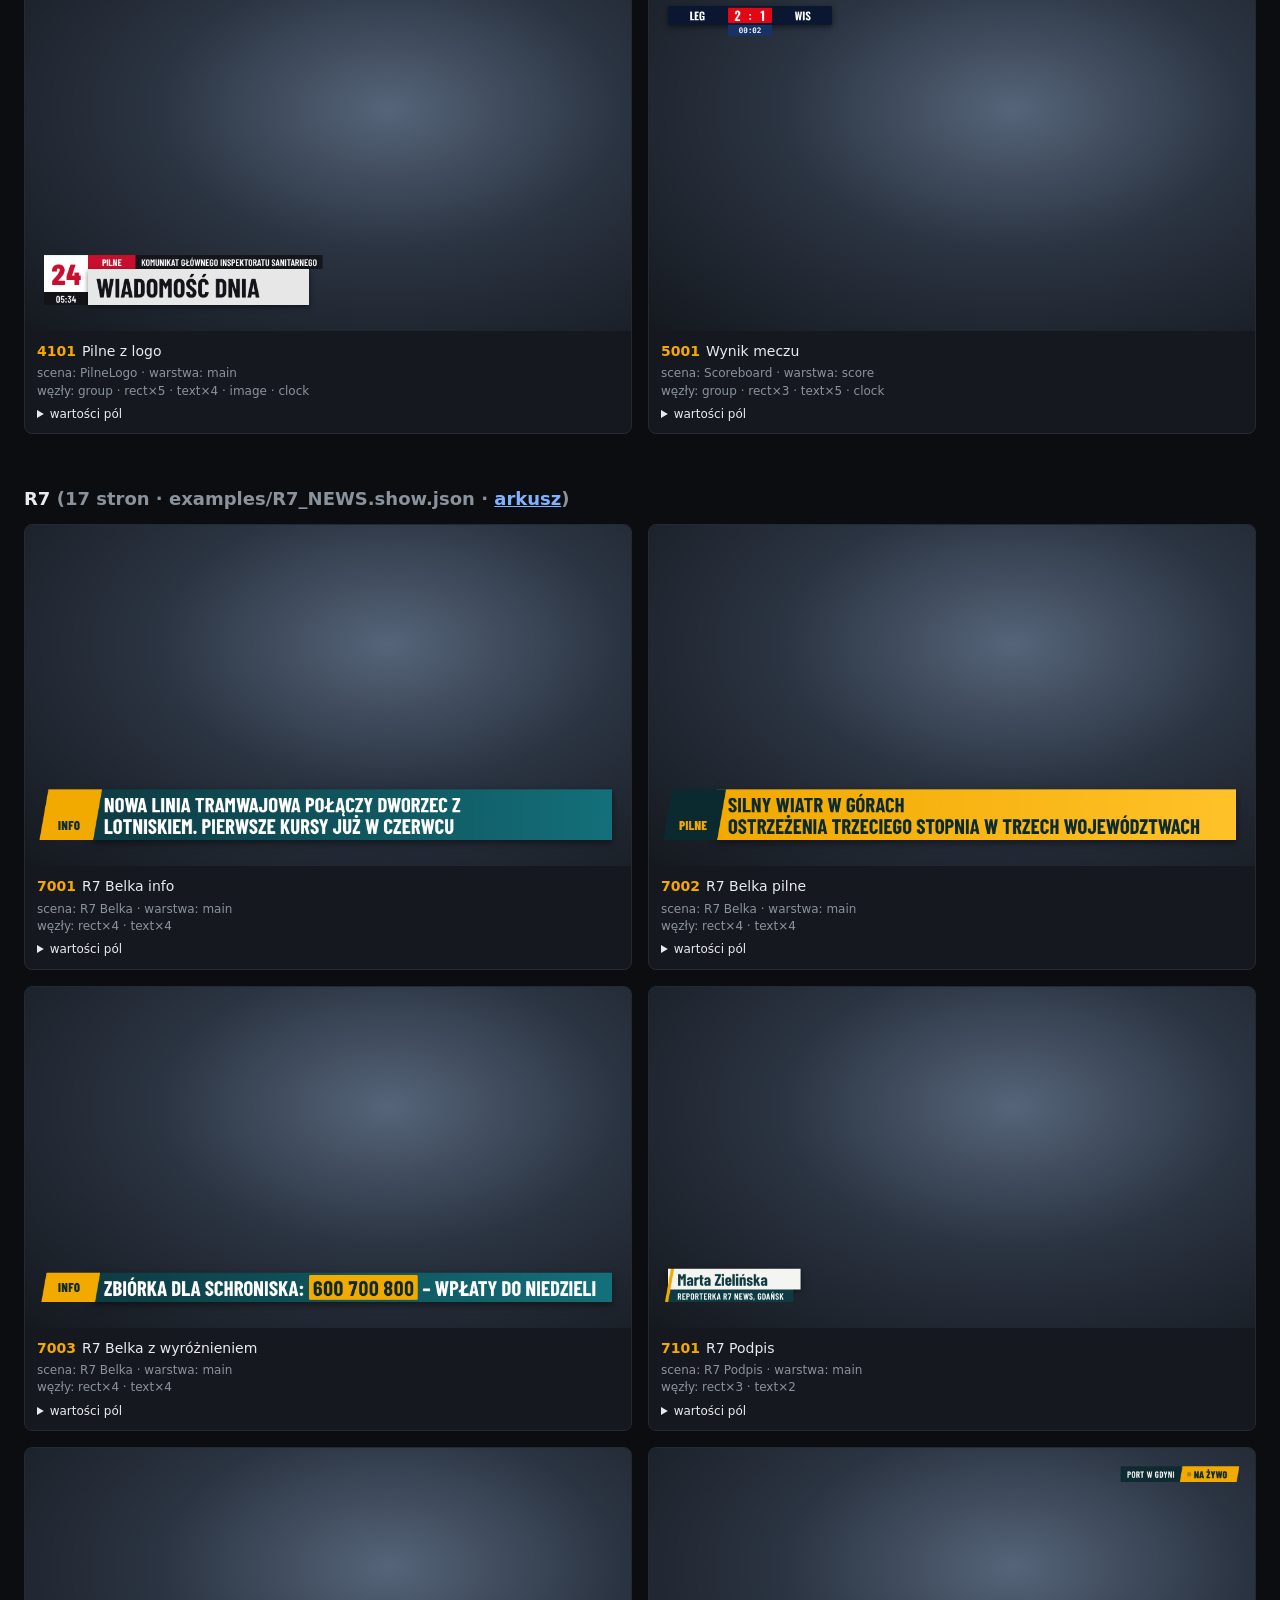
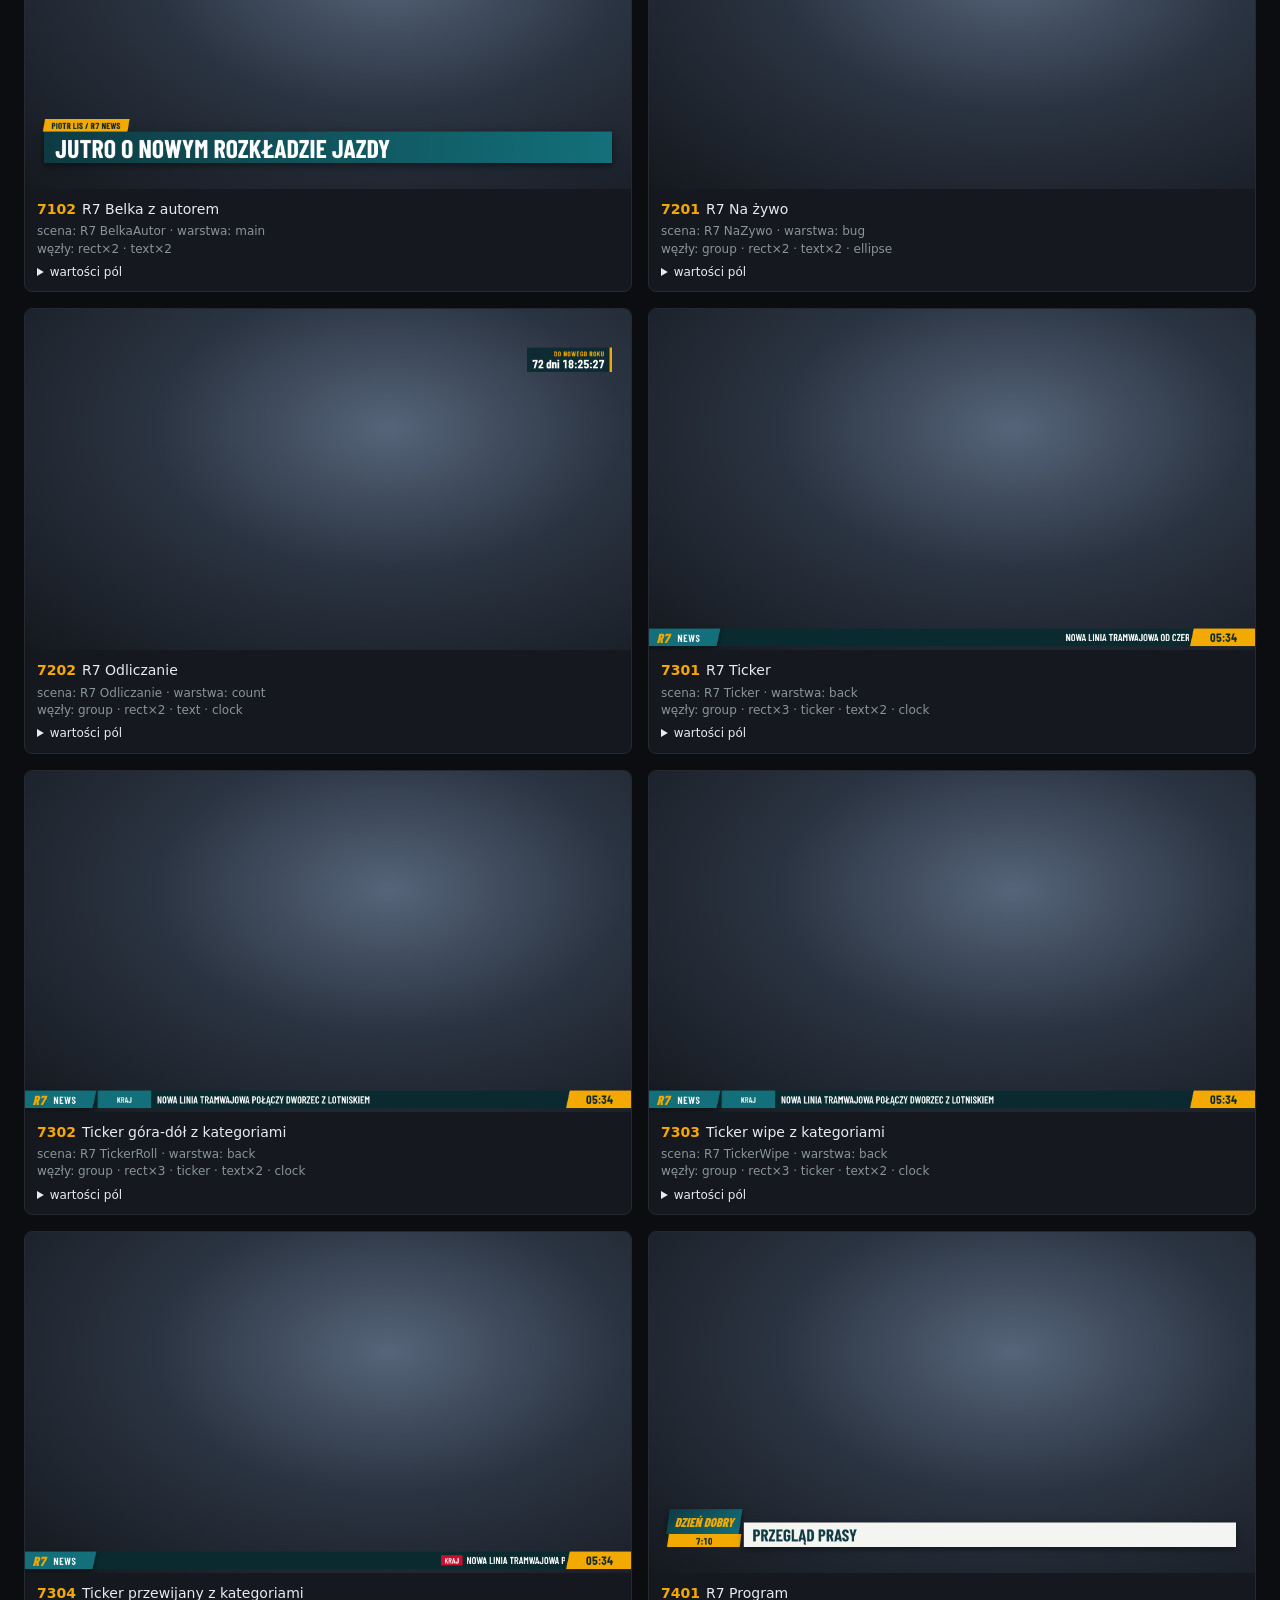
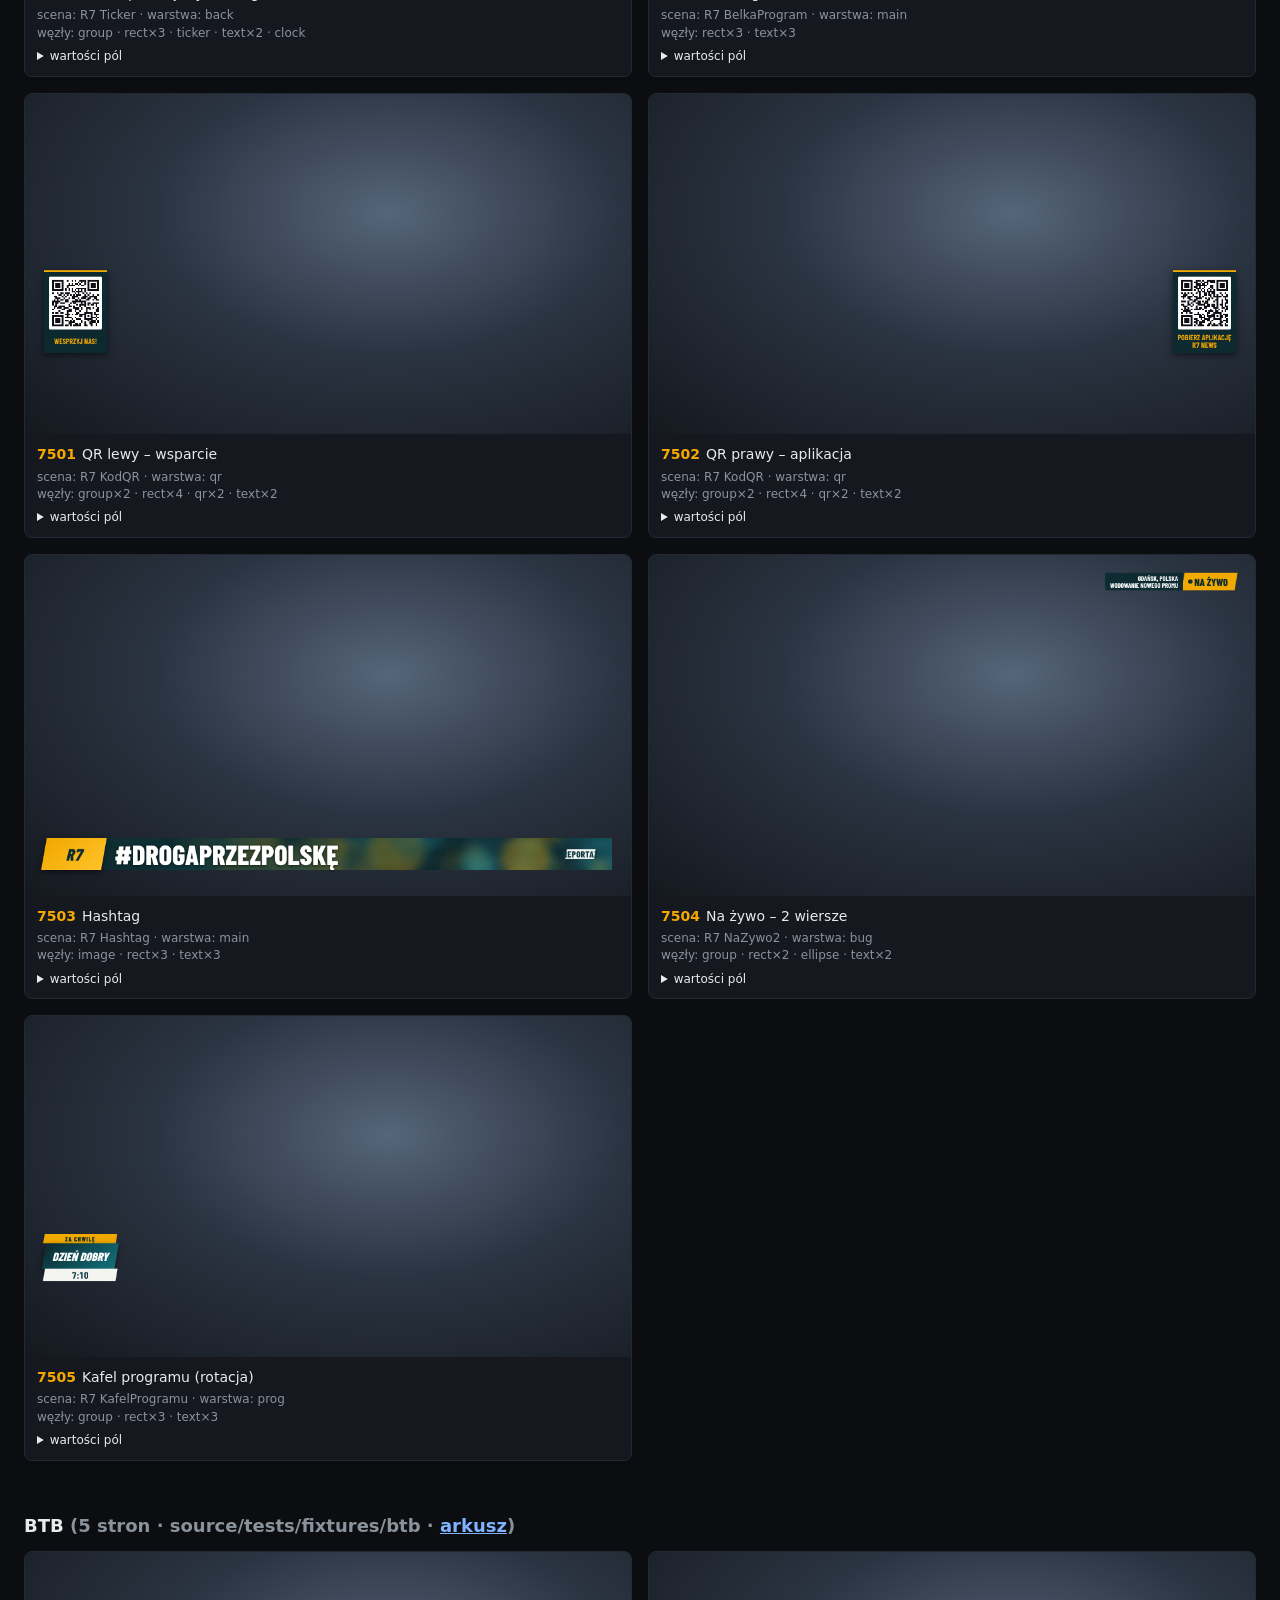
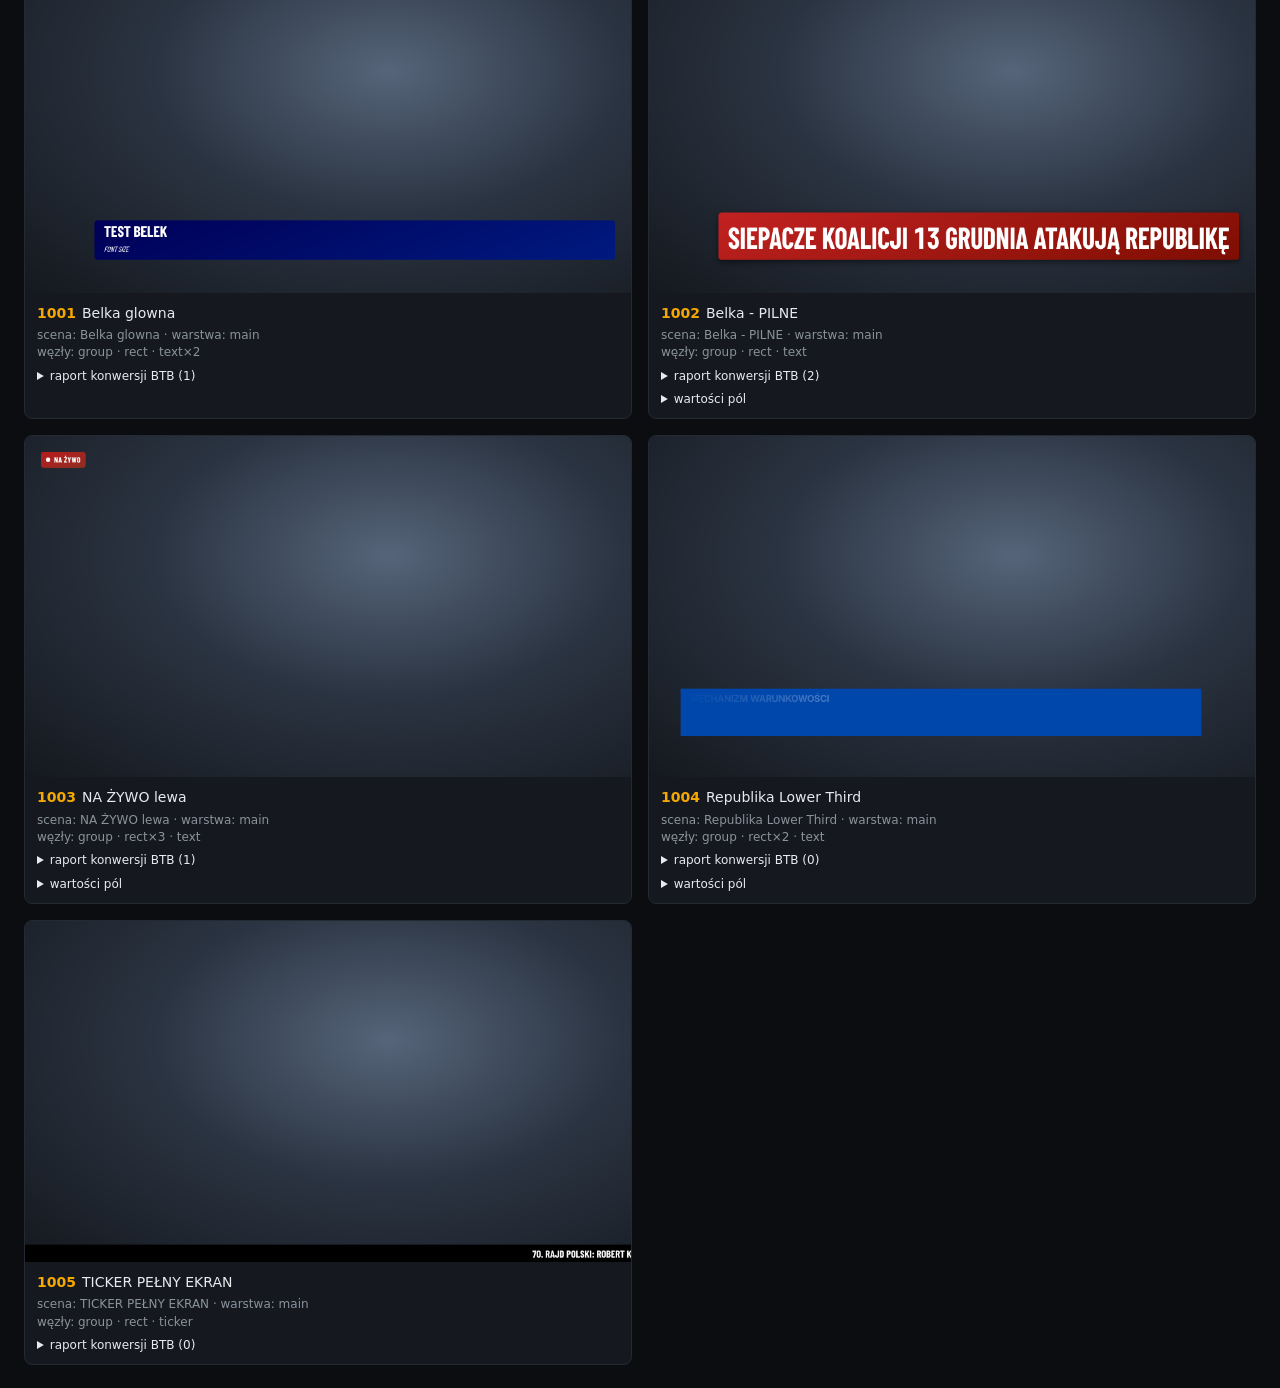
==== commit 24c1dce4: "Galeria: szablony BTB CG (tests/fixtures/btb) importowane przez btb-io.js, z raportem konwersji Co-A" ====
--- a/media/galeria/index.html
+++ b/media/galeria/index.html
@@ -11,46 +11,55 @@
 #lb{position:fixed;inset:0;background:#000d;display:none;align-items:center;justify-content:center}#lb img{max-width:96vw;max-height:94vh}
 </style></head><body>
 <header><h1>VizRS – wszystkie elementy grafiki</h1>
+<div class="muted">Zestawy INFO24 i R7 oraz szablony BTB CG zaimportowane do VizRS (tests/fixtures/btb).</div>
 <div class="muted">Każda strona zestawu pokazana osobno po animacji wejścia (wyjście 1920×1080, zrzut 960×540). Wygenerowano: <code>node source/tools/gallery.js</code>.</div></header>
 <h2>INFO24 <span class="muted">(22 stron · examples/INFO24.show.json · <a style="color:#7fb3ff" href="INFO24-arkusz.png">arkusz</a>)</span></h2>
 <div class="grid"><div class="card"><img loading="lazy" src="INFO24-1001.png" alt="Belka – budżet">
 <div class="meta"><span class="num">1001</span>Belka – budżet
 <div class="tags">scena: Belka · warstwa: main<br>węzły: rect×3 · text</div>
+
 <details><summary>wartości pól</summary><pre>styl: info
 headline: Rząd przedstawił projekt budżetu na 2027 rok. Deficyt niższy od oczekiwań ekonomistów</pre></details>
 </div></div><div class="card"><img loading="lazy" src="INFO24-1002.png" alt="Belka PILNE – A2">
 <div class="meta"><span class="num">1002</span>Belka PILNE – A2
 <div class="tags">scena: Belka · warstwa: main<br>węzły: rect×3 · text</div>
+
 <details><summary>wartości pól</summary><pre>styl: pilne
 headline: Utrudnienia na autostradzie A2 w kierunku Warszawy</pre></details>
 </div></div><div class="card"><img loading="lazy" src="INFO24-1003.png" alt="Belka – infolinia">
 <div class="meta"><span class="num">1003</span>Belka – infolinia
 <div class="tags">scena: Belka · warstwa: main<br>węzły: rect×3 · text</div>
+
 <details><summary>wartości pól</summary><pre>styl: info
 headline: Infolinia dla poszkodowanych: [[800 123 456]] – czynna całą dobę</pre></details>
 </div></div><div class="card"><img loading="lazy" src="INFO24-1101.png" alt="Podpis – reporterka">
 <div class="meta"><span class="num">1101</span>Podpis – reporterka
 <div class="tags">scena: Podpis · warstwa: main<br>węzły: rect×2 · text×2</div>
+
 <details><summary>wartości pól</summary><pre>name: Anna Kowalska
 title: INFO24</pre></details>
 </div></div><div class="card"><img loading="lazy" src="INFO24-1102.png" alt="Podpis – ekspert">
 <div class="meta"><span class="num">1102</span>Podpis – ekspert
 <div class="tags">scena: Podpis · warstwa: main<br>węzły: rect×2 · text×2</div>
+
 <details><summary>wartości pól</summary><pre>name: prof. Jan Nowak
 title: Politechnika Warszawska, Wydział Transportu</pre></details>
 </div></div><div class="card"><img loading="lazy" src="INFO24-1201.png" alt="Belka z autorem">
 <div class="meta"><span class="num">1201</span>Belka z autorem
 <div class="tags">scena: BelkaAutor · warstwa: main<br>węzły: rect×3 · text×2</div>
+
 <details><summary>wartości pól</summary><pre>author: Anna Kowalska / INFO24
 headline: Jutro nowe rozkłady jazdy pociągów</pre></details>
 </div></div><div class="card"><img loading="lazy" src="INFO24-1202.png" alt="Belka z autorem – długa">
 <div class="meta"><span class="num">1202</span>Belka z autorem – długa
 <div class="tags">scena: BelkaAutor · warstwa: main<br>węzły: rect×3 · text×2</div>
+
 <details><summary>wartości pól</summary><pre>author: Jan Nowak / INFO24, Kraków
 headline: Rekordowa frekwencja na targach książki w Krakowie</pre></details>
 </div></div><div class="card"><img loading="lazy" src="INFO24-1301.png" alt="Belka programu">
 <div class="meta"><span class="num">1301</span>Belka programu
 <div class="tags">scena: BelkaProgram · warstwa: main<br>węzły: rect×3 · text×3 · image</div>
+
 <details><summary>wartości pól</summary><pre>program: #PORANEK
 czas: 7:10
 logo: 
@@ -58,30 +67,35 @@
 </div></div><div class="card"><img loading="lazy" src="INFO24-1401.png" alt="QR lewy – wsparcie">
 <div class="meta"><span class="num">1401</span>QR lewy – wsparcie
 <div class="tags">scena: INFO24 KodQR · warstwa: qr<br>węzły: group×2 · rect×4 · qr×2 · text×2</div>
+
 <details><summary>wartości pól</summary><pre>strona: lewa
 url: https://info24.example/wesprzyj
 caption: Wesprzyj nas!</pre></details>
 </div></div><div class="card"><img loading="lazy" src="INFO24-1402.png" alt="QR prawy – aplikacja">
 <div class="meta"><span class="num">1402</span>QR prawy – aplikacja
 <div class="tags">scena: INFO24 KodQR · warstwa: qr<br>węzły: group×2 · rect×4 · qr×2 · text×2</div>
+
 <details><summary>wartości pól</summary><pre>strona: prawa
 url: https://info24.example/aplikacja
 caption: Pobierz aplikację INFO24</pre></details>
 </div></div><div class="card"><img loading="lazy" src="INFO24-1403.png" alt="Hashtag">
 <div class="meta"><span class="num">1403</span>Hashtag
 <div class="tags">scena: INFO24 Hashtag · warstwa: main<br>węzły: image · rect×3 · text×3</div>
+
 <details><summary>wartości pól</summary><pre>hashtag: #DROGAPRZEZPOLSKĘ
 badge: Reportaż
 tlo: tlo_hashtag.jpg</pre></details>
 </div></div><div class="card"><img loading="lazy" src="INFO24-1404.png" alt="Na żywo – 2 wiersze">
 <div class="meta"><span class="num">1404</span>Na żywo – 2 wiersze
 <div class="tags">scena: INFO24 NaZywo2 · warstwa: bug<br>węzły: group · rect×2 · ellipse · text×2</div>
+
 <details><summary>wartości pól</summary><pre>place: Gdańsk, Polska
 Wodowanie nowego promu
 live: Na żywo</pre></details>
 </div></div><div class="card"><img loading="lazy" src="INFO24-1405.png" alt="Kafel programu (rotacja)">
 <div class="meta"><span class="num">1405</span>Kafel programu (rotacja)
 <div class="tags">scena: INFO24 KafelProgramu · warstwa: prog<br>węzły: group · rect×3 · text×3</div>
+
 <details><summary>wartości pól</summary><pre>next: Za chwilę
 programs: Dzień Dobry
 Pogoda
@@ -92,16 +106,19 @@
 </div></div><div class="card"><img loading="lazy" src="INFO24-2001.png" alt="Na żywo – Plac Zamkowy">
 <div class="meta"><span class="num">2001</span>Na żywo – Plac Zamkowy
 <div class="tags">scena: NaZywo · warstwa: bug<br>węzły: group · rect×2 · ellipse · text×2</div>
+
 <details><summary>wartości pól</summary><pre>place: Plac Zamkowy
 live: Na żywo</pre></details>
 </div></div><div class="card"><img loading="lazy" src="INFO24-2101.png" alt="Odliczanie – Sylwester">
 <div class="meta"><span class="num">2101</span>Odliczanie – Sylwester
 <div class="tags">scena: Odliczanie · warstwa: count<br>węzły: group · rect×2 · text · clock</div>
+
 <details><summary>wartości pól</summary><pre>label: Do Sylwestra
 target: 2027-01-01 00:00:00</pre></details>
 </div></div><div class="card"><img loading="lazy" src="INFO24-3001.png" alt="Ticker">
 <div class="meta"><span class="num">3001</span>Ticker
 <div class="tags">scena: Ticker · warstwa: back<br>węzły: group · rect×4 · ticker · text · clock</div>
+
 <details><summary>wartości pól</summary><pre>label: INFO24
 items: Rząd przyjął projekt budżetu na 2027 rok
 Kurs EUR/PLN stabilny w okolicach 4,25
@@ -111,6 +128,7 @@
 </div></div><div class="card"><img loading="lazy" src="INFO24-3002.png" alt="Ticker góra-dół z kategoriami">
 <div class="meta"><span class="num">3002</span>Ticker góra-dół z kategoriami
 <div class="tags">scena: TickerRoll · warstwa: back<br>węzły: group · rect×4 · ticker · text · clock</div>
+
 <details><summary>wartości pól</summary><pre>items: KRAJ|Nowa linia tramwajowa połączy dworzec z lotniskiem
 ŚWIAT#1c3f94|Szczyt klimatyczny zakończony porozumieniem w sprawie oceanów
 ŚWIAT#1c3f94|Rekordowa liczba turystów w europejskich stolicach
@@ -120,6 +138,7 @@
 </div></div><div class="card"><img loading="lazy" src="INFO24-3003.png" alt="Ticker wipe z kategoriami">
 <div class="meta"><span class="num">3003</span>Ticker wipe z kategoriami
 <div class="tags">scena: TickerWipe · warstwa: back<br>węzły: group · rect×4 · ticker · text · clock</div>
+
 <details><summary>wartości pól</summary><pre>items: KRAJ|Nowa linia tramwajowa połączy dworzec z lotniskiem
 ŚWIAT#1c3f94|Szczyt klimatyczny zakończony porozumieniem w sprawie oceanów
 ŚWIAT#1c3f94|Rekordowa liczba turystów w europejskich stolicach
@@ -129,6 +148,7 @@
 </div></div><div class="card"><img loading="lazy" src="INFO24-3004.png" alt="Ticker przewijany z kategoriami">
 <div class="meta"><span class="num">3004</span>Ticker przewijany z kategoriami
 <div class="tags">scena: Ticker · warstwa: back<br>węzły: group · rect×4 · ticker · text · clock</div>
+
 <details><summary>wartości pól</summary><pre>label: INFO24
 items: KRAJ|Nowa linia tramwajowa połączy dworzec z lotniskiem
 ŚWIAT#1c3f94|Szczyt klimatyczny zakończony porozumieniem w sprawie oceanów
@@ -139,11 +159,13 @@
 </div></div><div class="card"><img loading="lazy" src="INFO24-4001.png" alt="Tytuł">
 <div class="meta"><span class="num">4001</span>Tytuł
 <div class="tags">scena: Title · warstwa: main<br>węzły: rect×2 · text×2</div>
+
 <details><summary>wartości pól</summary><pre>headline: Wybory 2026
 sub: Wyniki exit poll o 21:00</pre></details>
 </div></div><div class="card"><img loading="lazy" src="INFO24-4101.png" alt="Pilne z logo">
 <div class="meta"><span class="num">4101</span>Pilne z logo
 <div class="tags">scena: PilneLogo · warstwa: main<br>węzły: group · rect×5 · text×4 · image · clock</div>
+
 <details><summary>wartości pól</summary><pre>kicker: Pilne
 top: Komunikat Głównego Inspektoratu Sanitarnego
 main: Wiadomość dnia
@@ -151,6 +173,7 @@
 </div></div><div class="card"><img loading="lazy" src="INFO24-5001.png" alt="Wynik meczu">
 <div class="meta"><span class="num">5001</span>Wynik meczu
 <div class="tags">scena: Scoreboard · warstwa: score<br>węzły: group · rect×3 · text×5 · clock</div>
+
 <details><summary>wartości pól</summary><pre>home: LEG
 away: WIS
 homeScore: 2
@@ -159,12 +182,14 @@
 <div class="grid"><div class="card"><img loading="lazy" src="R7-7001.png" alt="R7 Belka info">
 <div class="meta"><span class="num">7001</span>R7 Belka info
 <div class="tags">scena: R7 Belka · warstwa: main<br>węzły: rect×4 · text×4</div>
+
 <details><summary>wartości pól</summary><pre>styl: info
 label: INFO
 headline: Nowa linia tramwajowa połączy dworzec z lotniskiem. Pierwsze kursy już w czerwcu</pre></details>
 </div></div><div class="card"><img loading="lazy" src="R7-7002.png" alt="R7 Belka pilne">
 <div class="meta"><span class="num">7002</span>R7 Belka pilne
 <div class="tags">scena: R7 Belka · warstwa: main<br>węzły: rect×4 · text×4</div>
+
 <details><summary>wartości pól</summary><pre>styl: pilne
 label: PILNE
 headline: Silny wiatr w górach
@@ -172,31 +197,37 @@
 </div></div><div class="card"><img loading="lazy" src="R7-7003.png" alt="R7 Belka z wyróżnieniem">
 <div class="meta"><span class="num">7003</span>R7 Belka z wyróżnieniem
 <div class="tags">scena: R7 Belka · warstwa: main<br>węzły: rect×4 · text×4</div>
+
 <details><summary>wartości pól</summary><pre>styl: info
 label: INFO
 headline: Zbiórka dla schroniska: [[600 700 800]] – wpłaty do niedzieli</pre></details>
 </div></div><div class="card"><img loading="lazy" src="R7-7101.png" alt="R7 Podpis">
 <div class="meta"><span class="num">7101</span>R7 Podpis
 <div class="tags">scena: R7 Podpis · warstwa: main<br>węzły: rect×3 · text×2</div>
+
 <details><summary>wartości pól</summary><pre>name: Marta Zielińska
 title: Reporterka R7 NEWS, Gdańsk</pre></details>
 </div></div><div class="card"><img loading="lazy" src="R7-7102.png" alt="R7 Belka z autorem">
 <div class="meta"><span class="num">7102</span>R7 Belka z autorem
 <div class="tags">scena: R7 BelkaAutor · warstwa: main<br>węzły: rect×2 · text×2</div>
+
 <details><summary>wartości pól</summary><pre>author: Piotr Lis / R7 NEWS
 headline: Jutro o nowym rozkładzie jazdy</pre></details>
 </div></div><div class="card"><img loading="lazy" src="R7-7201.png" alt="R7 Na żywo">
 <div class="meta"><span class="num">7201</span>R7 Na żywo
 <div class="tags">scena: R7 NaZywo · warstwa: bug<br>węzły: group · rect×2 · text×2 · ellipse</div>
+
 <details><summary>wartości pól</summary><pre>place: Port w Gdyni</pre></details>
 </div></div><div class="card"><img loading="lazy" src="R7-7202.png" alt="R7 Odliczanie">
 <div class="meta"><span class="num">7202</span>R7 Odliczanie
 <div class="tags">scena: R7 Odliczanie · warstwa: count<br>węzły: group · rect×2 · text · clock</div>
+
 <details><summary>wartości pól</summary><pre>label: Do Nowego Roku
 target: 2027-01-01 00:00:00</pre></details>
 </div></div><div class="card"><img loading="lazy" src="R7-7301.png" alt="R7 Ticker">
 <div class="meta"><span class="num">7301</span>R7 Ticker
 <div class="tags">scena: R7 Ticker · warstwa: back<br>węzły: group · rect×3 · ticker · text×2 · clock</div>
+
 <details><summary>wartości pól</summary><pre>items: Nowa linia tramwajowa od czerwca
 Kurs EUR/PLN bez większych zmian
 Jutro słonecznie, do 19 stopni
@@ -204,6 +235,7 @@
 </div></div><div class="card"><img loading="lazy" src="R7-7302.png" alt="Ticker góra-dół z kategoriami">
 <div class="meta"><span class="num">7302</span>Ticker góra-dół z kategoriami
 <div class="tags">scena: R7 TickerRoll · warstwa: back<br>węzły: group · rect×3 · ticker · text×2 · clock</div>
+
 <details><summary>wartości pól</summary><pre>items: KRAJ|Nowa linia tramwajowa połączy dworzec z lotniskiem
 ŚWIAT#1c3f94|Szczyt klimatyczny zakończony porozumieniem w sprawie oceanów
 ŚWIAT#1c3f94|Rekordowa liczba turystów w europejskich stolicach
@@ -213,6 +245,7 @@
 </div></div><div class="card"><img loading="lazy" src="R7-7303.png" alt="Ticker wipe z kategoriami">
 <div class="meta"><span class="num">7303</span>Ticker wipe z kategoriami
 <div class="tags">scena: R7 TickerWipe · warstwa: back<br>węzły: group · rect×3 · ticker · text×2 · clock</div>
+
 <details><summary>wartości pól</summary><pre>items: KRAJ|Nowa linia tramwajowa połączy dworzec z lotniskiem
 ŚWIAT#1c3f94|Szczyt klimatyczny zakończony porozumieniem w sprawie oceanów
 ŚWIAT#1c3f94|Rekordowa liczba turystów w europejskich stolicach
@@ -222,6 +255,7 @@
 </div></div><div class="card"><img loading="lazy" src="R7-7304.png" alt="Ticker przewijany z kategoriami">
 <div class="meta"><span class="num">7304</span>Ticker przewijany z kategoriami
 <div class="tags">scena: R7 Ticker · warstwa: back<br>węzły: group · rect×3 · ticker · text×2 · clock</div>
+
 <details><summary>wartości pól</summary><pre>items: KRAJ|Nowa linia tramwajowa połączy dworzec z lotniskiem
 ŚWIAT#1c3f94|Szczyt klimatyczny zakończony porozumieniem w sprawie oceanów
 ŚWIAT#1c3f94|Rekordowa liczba turystów w europejskich stolicach
@@ -231,36 +265,42 @@
 </div></div><div class="card"><img loading="lazy" src="R7-7401.png" alt="R7 Program">
 <div class="meta"><span class="num">7401</span>R7 Program
 <div class="tags">scena: R7 BelkaProgram · warstwa: main<br>węzły: rect×3 · text×3</div>
+
 <details><summary>wartości pól</summary><pre>program: Dzień Dobry
 czas: 7:10
 headline: Przegląd prasy</pre></details>
 </div></div><div class="card"><img loading="lazy" src="R7-7501.png" alt="QR lewy – wsparcie">
 <div class="meta"><span class="num">7501</span>QR lewy – wsparcie
 <div class="tags">scena: R7 KodQR · warstwa: qr<br>węzły: group×2 · rect×4 · qr×2 · text×2</div>
+
 <details><summary>wartości pól</summary><pre>strona: lewa
 url: https://r7news.example/wesprzyj
 caption: Wesprzyj nas!</pre></details>
 </div></div><div class="card"><img loading="lazy" src="R7-7502.png" alt="QR prawy – aplikacja">
 <div class="meta"><span class="num">7502</span>QR prawy – aplikacja
 <div class="tags">scena: R7 KodQR · warstwa: qr<br>węzły: group×2 · rect×4 · qr×2 · text×2</div>
+
 <details><summary>wartości pól</summary><pre>strona: prawa
 url: https://r7news.example/aplikacja
 caption: Pobierz aplikację R7 NEWS</pre></details>
 </div></div><div class="card"><img loading="lazy" src="R7-7503.png" alt="Hashtag">
 <div class="meta"><span class="num">7503</span>Hashtag
 <div class="tags">scena: R7 Hashtag · warstwa: main<br>węzły: image · rect×3 · text×3</div>
+
 <details><summary>wartości pól</summary><pre>hashtag: #DROGAPRZEZPOLSKĘ
 badge: Reportaż
 tlo: tlo_hashtag2.jpg</pre></details>
 </div></div><div class="card"><img loading="lazy" src="R7-7504.png" alt="Na żywo – 2 wiersze">
 <div class="meta"><span class="num">7504</span>Na żywo – 2 wiersze
 <div class="tags">scena: R7 NaZywo2 · warstwa: bug<br>węzły: group · rect×2 · ellipse · text×2</div>
+
 <details><summary>wartości pól</summary><pre>place: Gdańsk, Polska
 Wodowanie nowego promu
 live: Na żywo</pre></details>
 </div></div><div class="card"><img loading="lazy" src="R7-7505.png" alt="Kafel programu (rotacja)">
 <div class="meta"><span class="num">7505</span>Kafel programu (rotacja)
 <div class="tags">scena: R7 KafelProgramu · warstwa: prog<br>węzły: group · rect×3 · text×3</div>
+
 <details><summary>wartości pól</summary><pre>next: Za chwilę
 programs: Dzień Dobry
 Pogoda
@@ -268,6 +308,36 @@
 times: 7:10
 7:55
 9:00</pre></details>
+</div></div></div><h2>BTB <span class="muted">(5 stron · source/tests/fixtures/btb · <a style="color:#7fb3ff" href="BTB-arkusz.png">arkusz</a>)</span></h2>
+<div class="grid"><div class="card"><img loading="lazy" src="BTB-1001.png" alt="Belka glowna">
+<div class="meta"><span class="num">1001</span>Belka glowna
+<div class="tags">scena: Belka glowna · warstwa: main<br>węzły: group · rect · text×2</div>
+<details><summary>raport konwersji BTB (1)</summary><pre>plik: belka_glowna.json
+font „Bahnschrift” niedostępny w VizRS – wgraj plik fontu w Artist albo zostanie użyty zastępczy</pre></details>
+
+</div></div><div class="card"><img loading="lazy" src="BTB-1002.png" alt="Belka - PILNE">
+<div class="meta"><span class="num">1002</span>Belka - PILNE
+<div class="tags">scena: Belka - PILNE · warstwa: main<br>węzły: group · rect · text</div>
+<details><summary>raport konwersji BTB (2)</summary><pre>plik: belka_pilne.cgpack
+efekt „glow” (warstwa „rep-top-bar”) pominięty
+font „Bahnschrift” niedostępny w VizRS – wgraj plik fontu w Artist albo zostanie użyty zastępczy</pre></details>
+<details><summary>wartości pól</summary><pre>title: SIEPACZE KOALICJI 13 GRUDNIA ATAKUJĄ REPUBLIKĘ</pre></details>
+</div></div><div class="card"><img loading="lazy" src="BTB-1003.png" alt="NA ŻYWO lewa">
+<div class="meta"><span class="num">1003</span>NA ŻYWO lewa
+<div class="tags">scena: NA ŻYWO lewa · warstwa: main<br>węzły: group · rect×3 · text</div>
+<details><summary>raport konwersji BTB (1)</summary><pre>plik: na_zywo_lewa.json
+font „Bahnschrift” niedostępny w VizRS – wgraj plik fontu w Artist albo zostanie użyty zastępczy</pre></details>
+<details><summary>wartości pól</summary><pre>title: na żywo</pre></details>
+</div></div><div class="card"><img loading="lazy" src="BTB-1004.png" alt="Republika Lower Third">
+<div class="meta"><span class="num">1004</span>Republika Lower Third
+<div class="tags">scena: Republika Lower Third · warstwa: main<br>węzły: group · rect×2 · text</div>
+<details><summary>raport konwersji BTB (0)</summary><pre>plik: republika_lt.json</pre></details>
+<details><summary>wartości pól</summary><pre>title: MECHANIZM WARUNKOWOŚCI</pre></details>
+</div></div><div class="card"><img loading="lazy" src="BTB-1005.png" alt="TICKER PEŁNY EKRAN">
+<div class="meta"><span class="num">1005</span>TICKER PEŁNY EKRAN
+<div class="tags">scena: TICKER PEŁNY EKRAN · warstwa: main<br>węzły: group · rect · ticker</div>
+<details><summary>raport konwersji BTB (0)</summary><pre>plik: ticker_pelny.json</pre></details>
+
 </div></div></div>
 <div id="lb" onclick="this.style.display='none'"><img></div>
 <script>document.querySelectorAll('.card img').forEach(i=>i.onclick=()=>{const l=document.getElementById('lb');l.firstChild.src=i.src;l.style.display='flex'})</script>
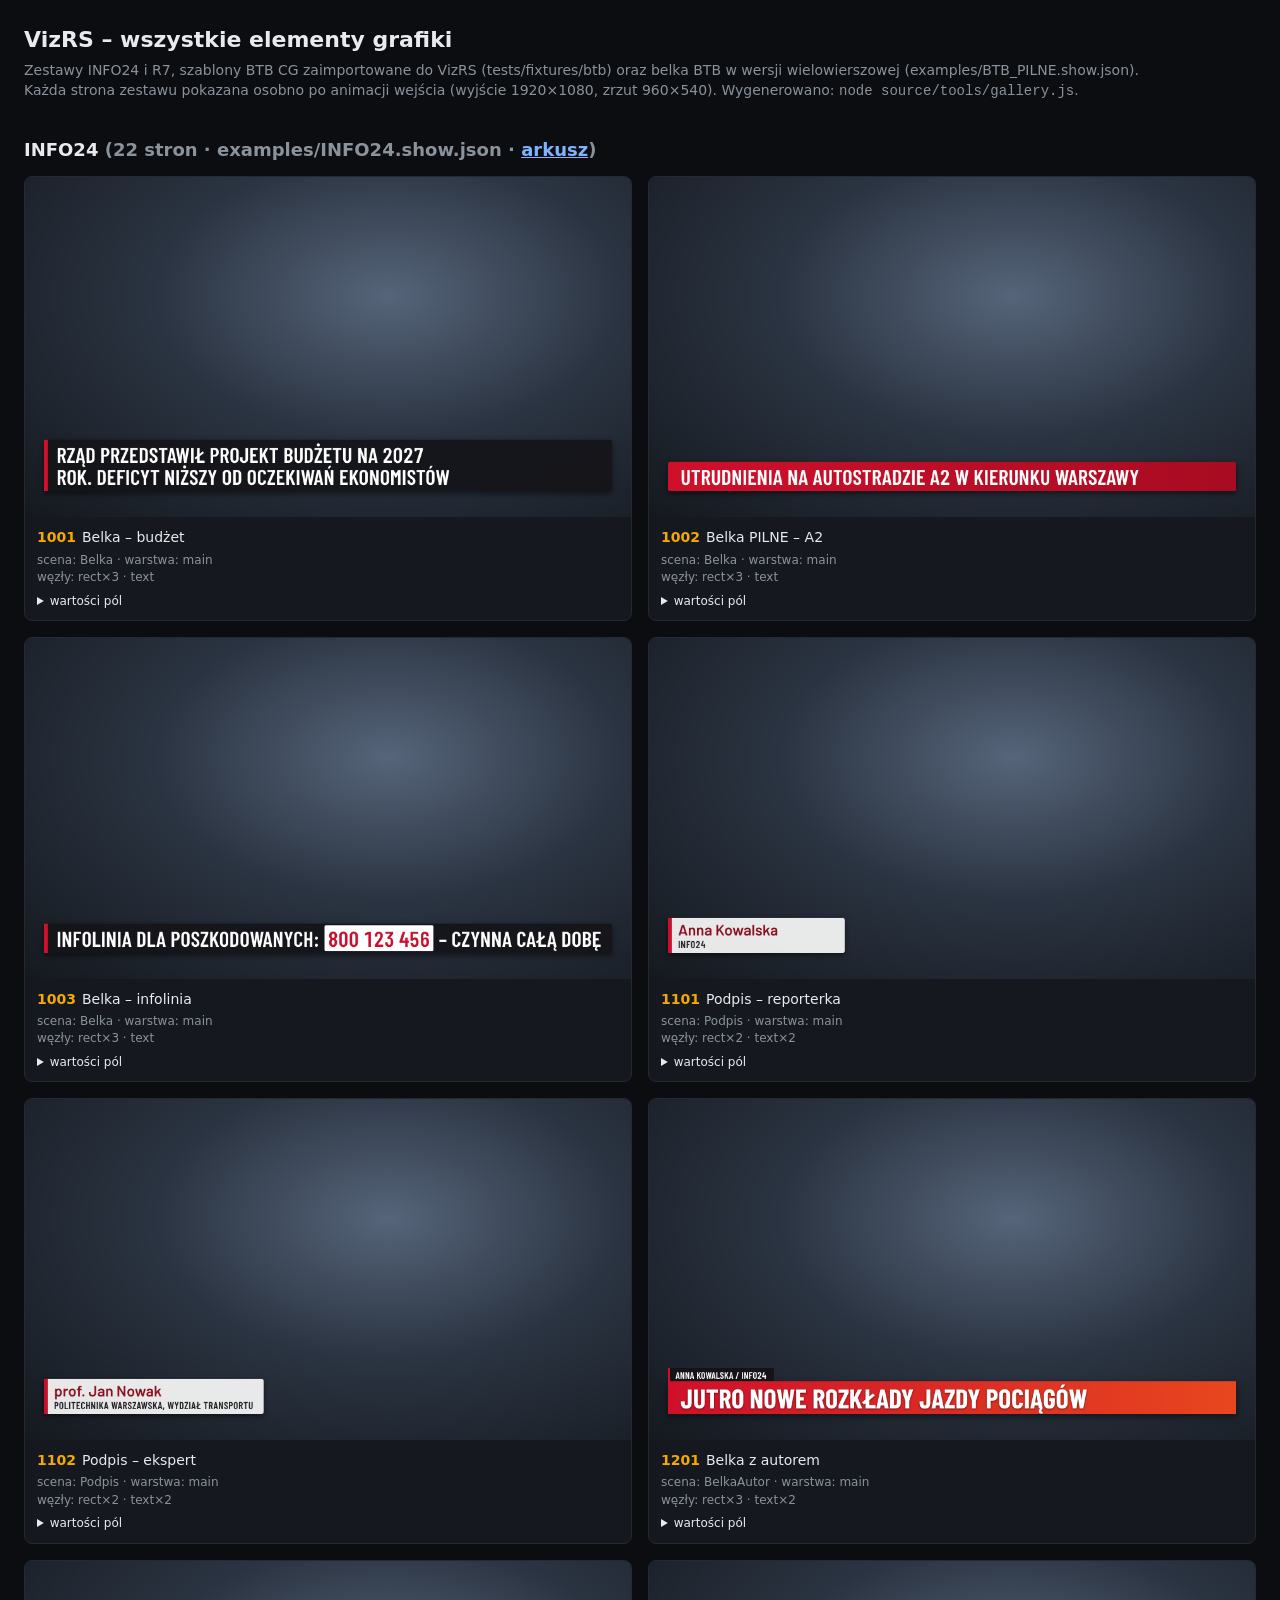
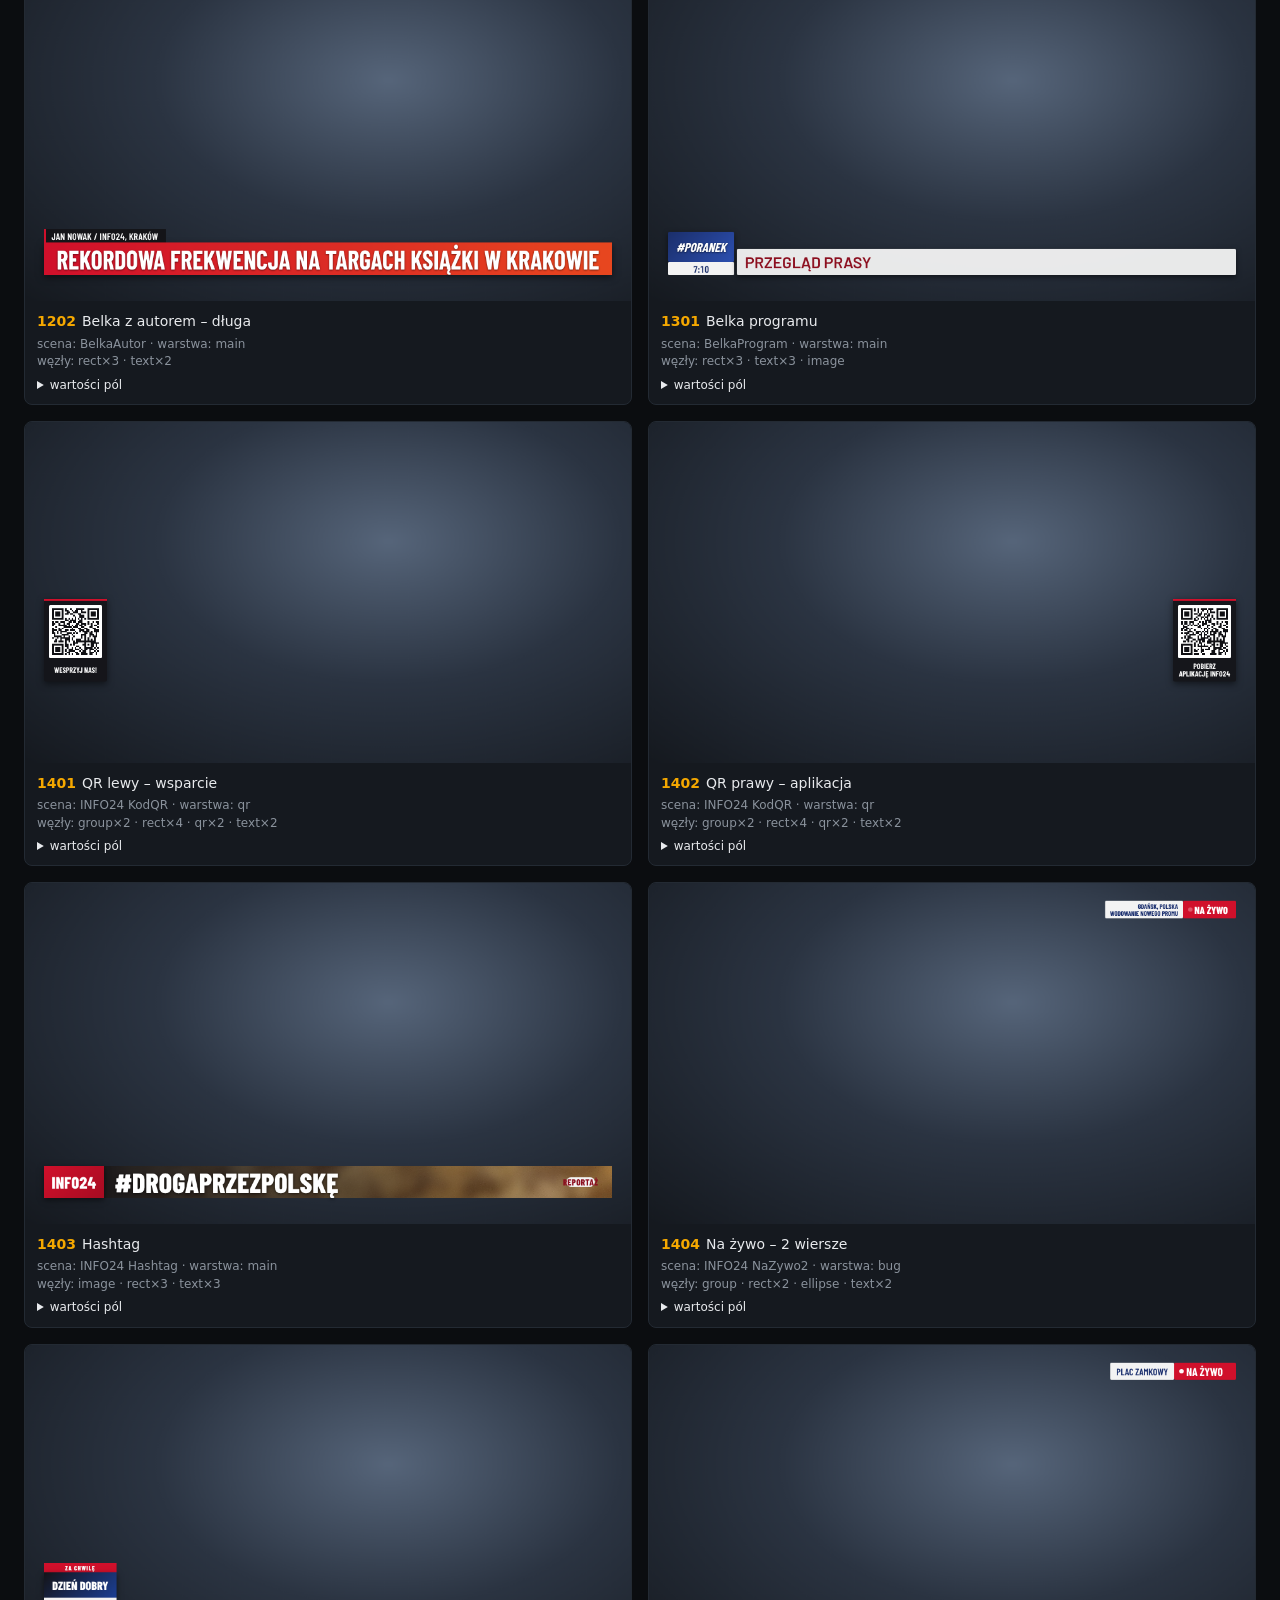
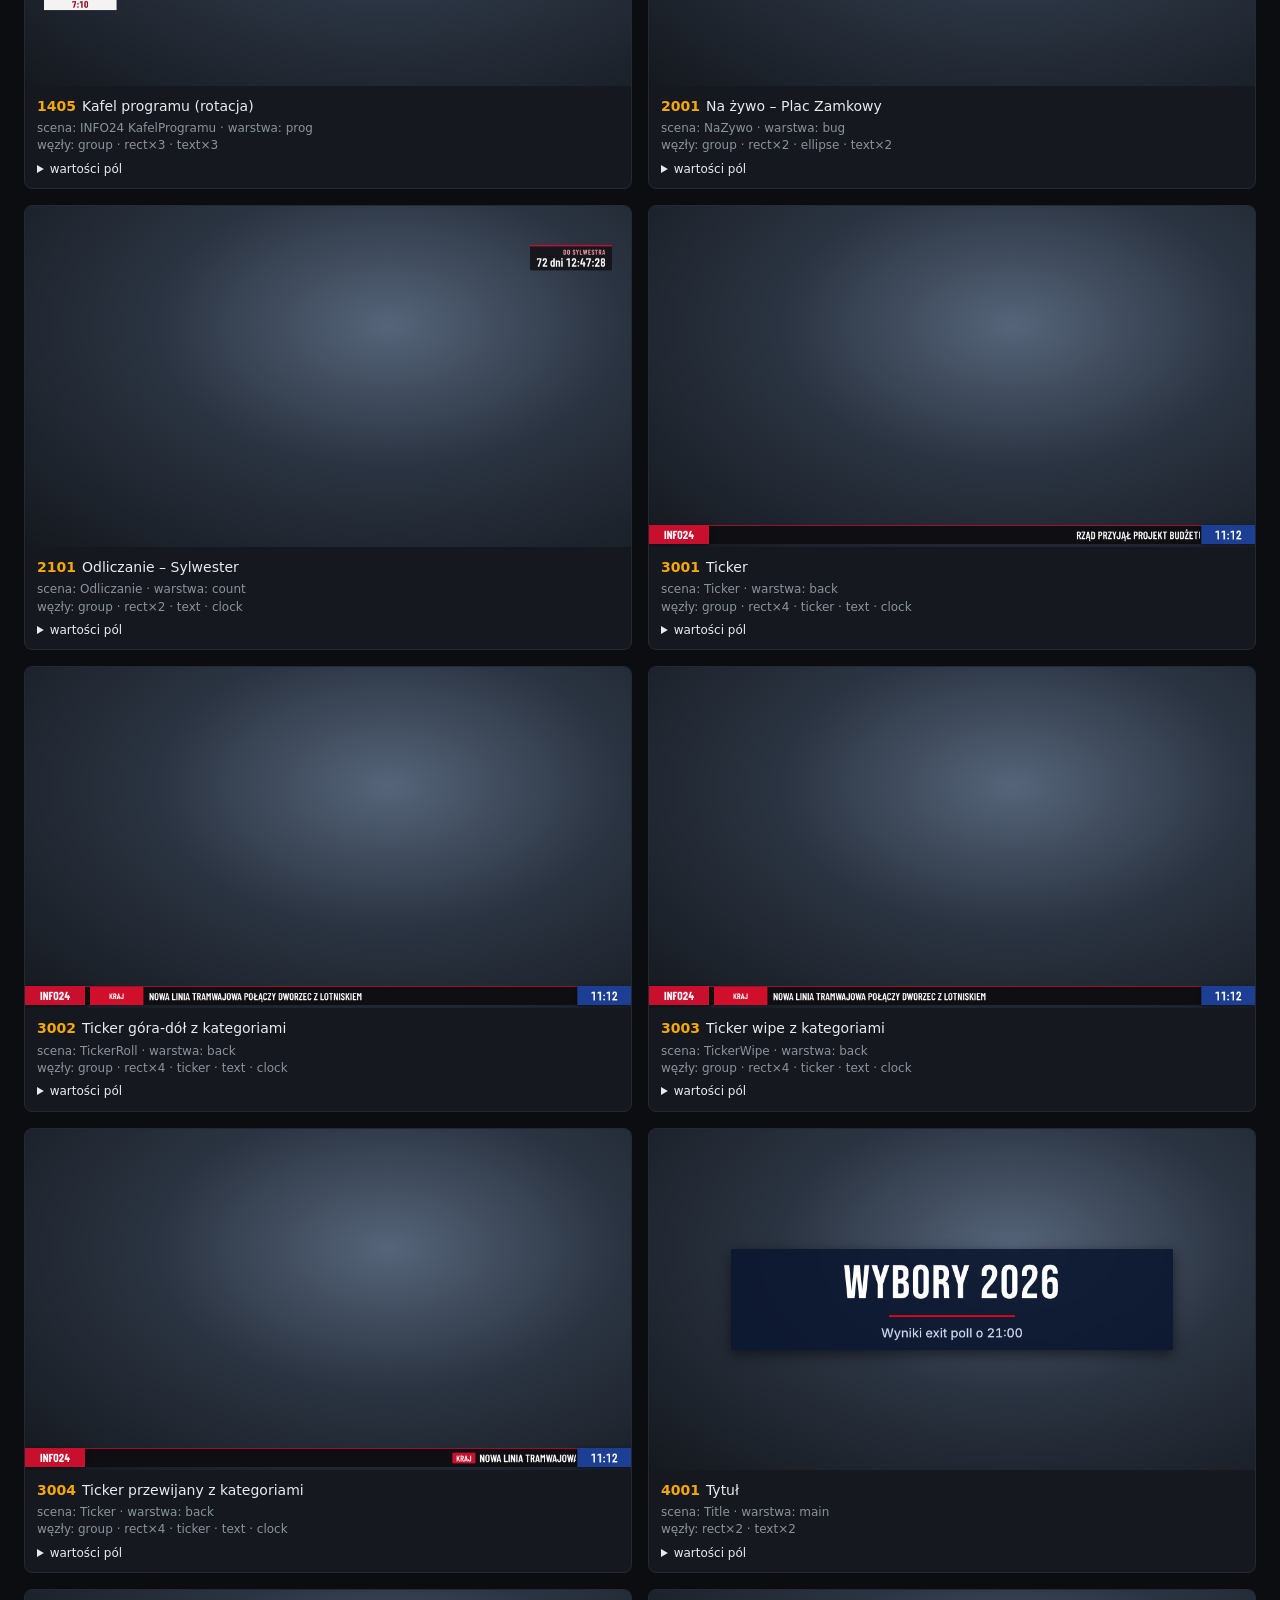
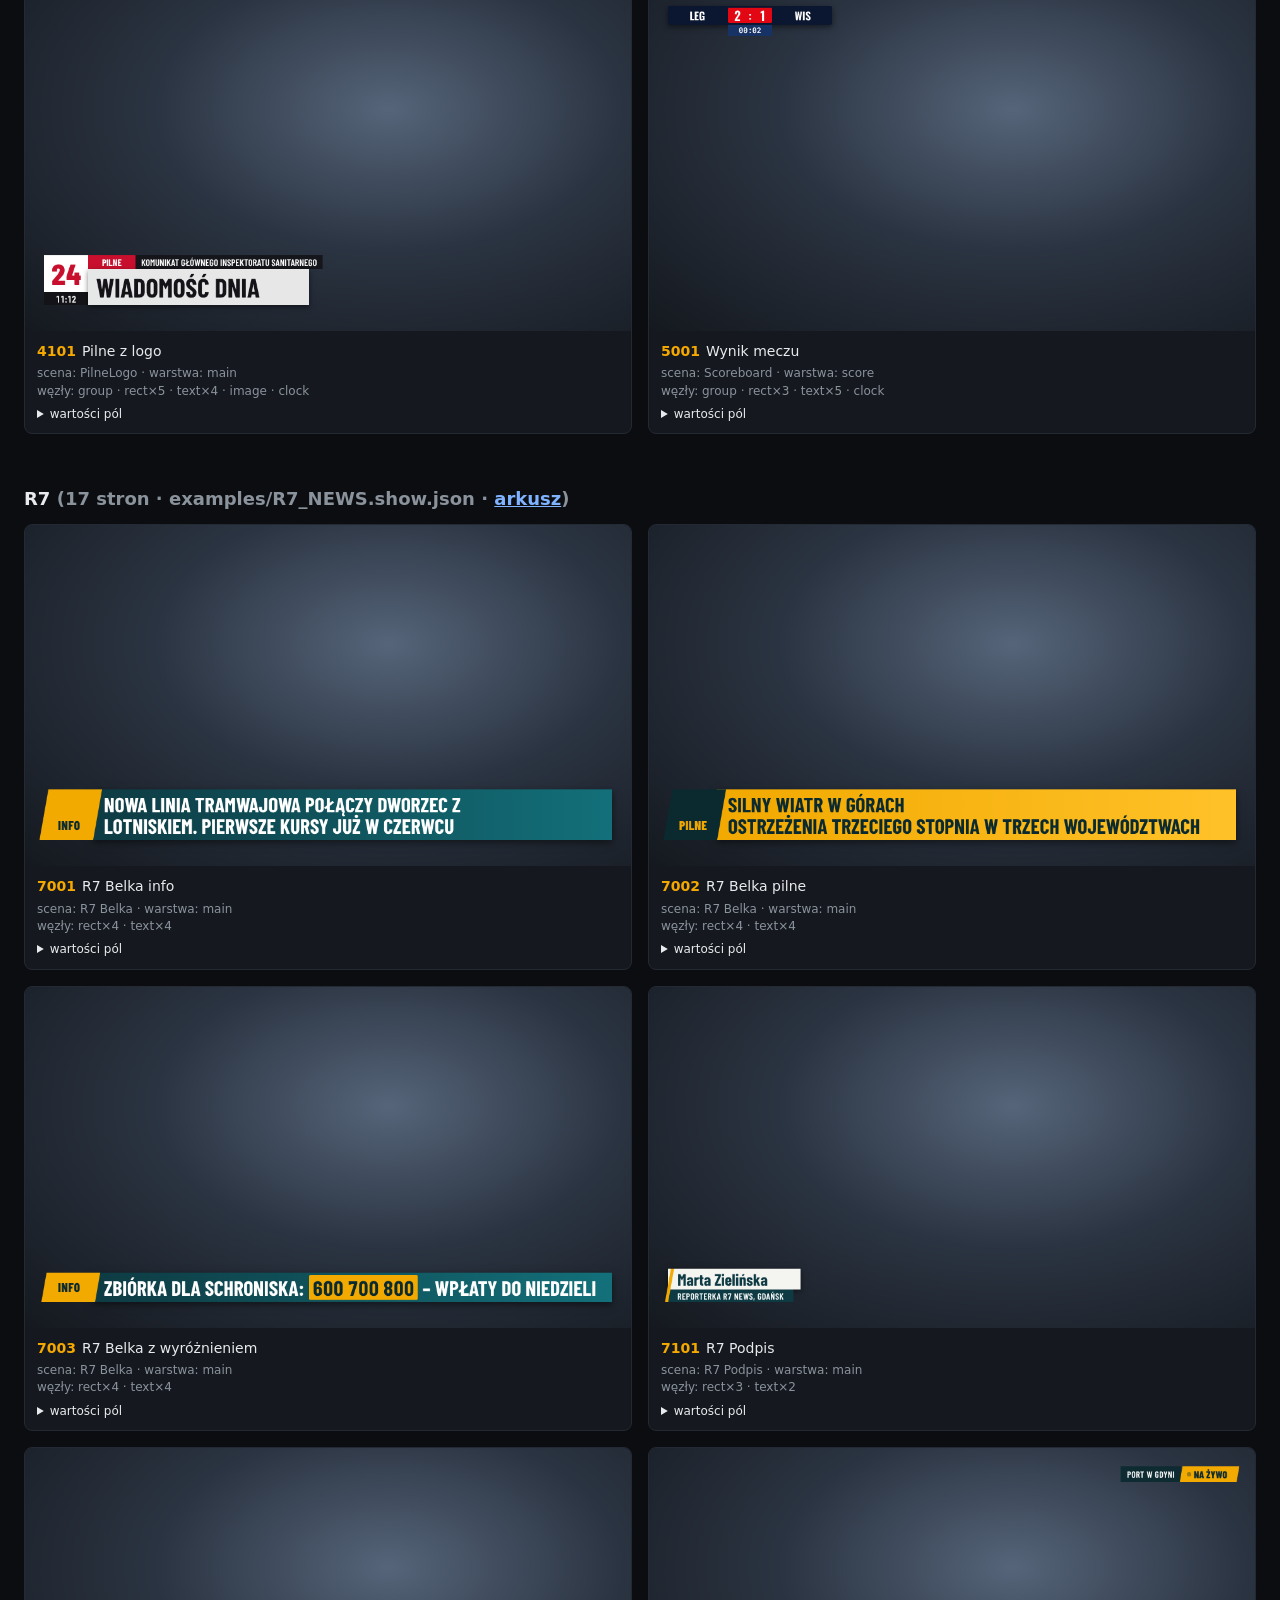
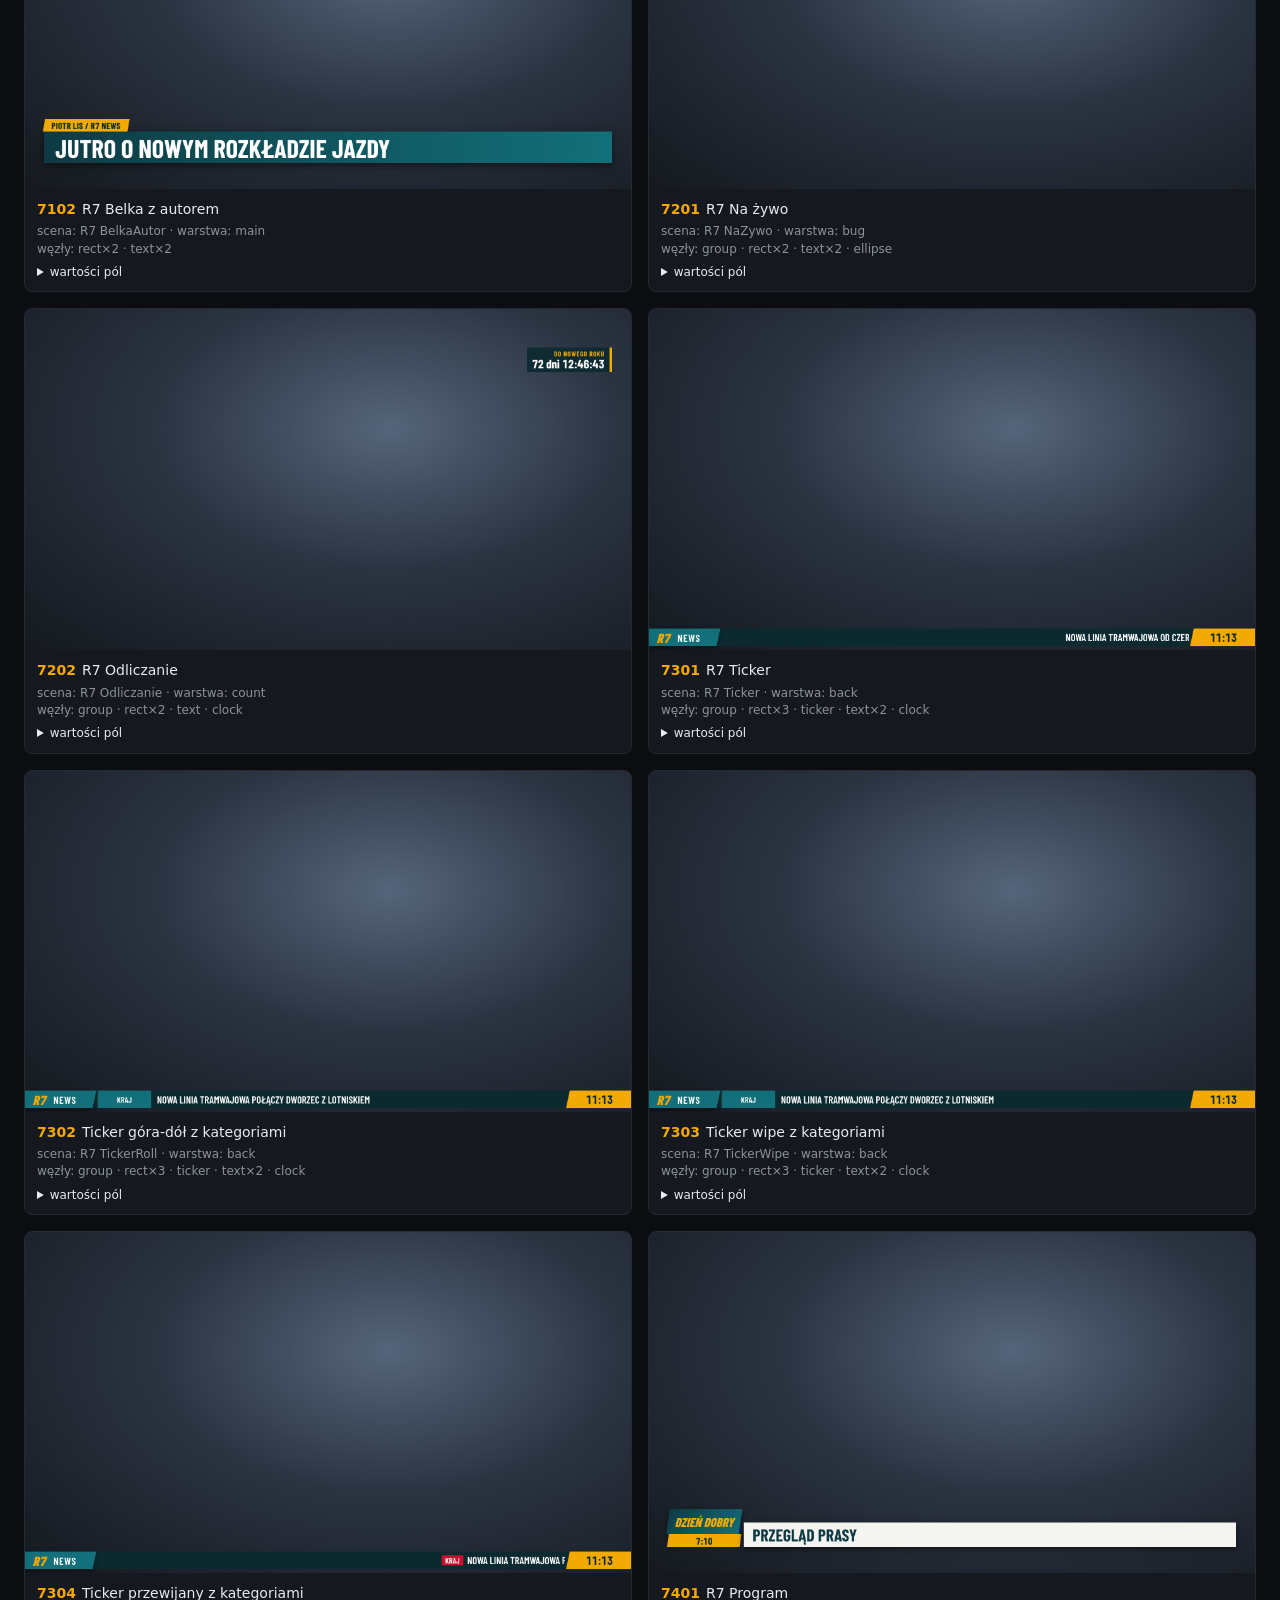
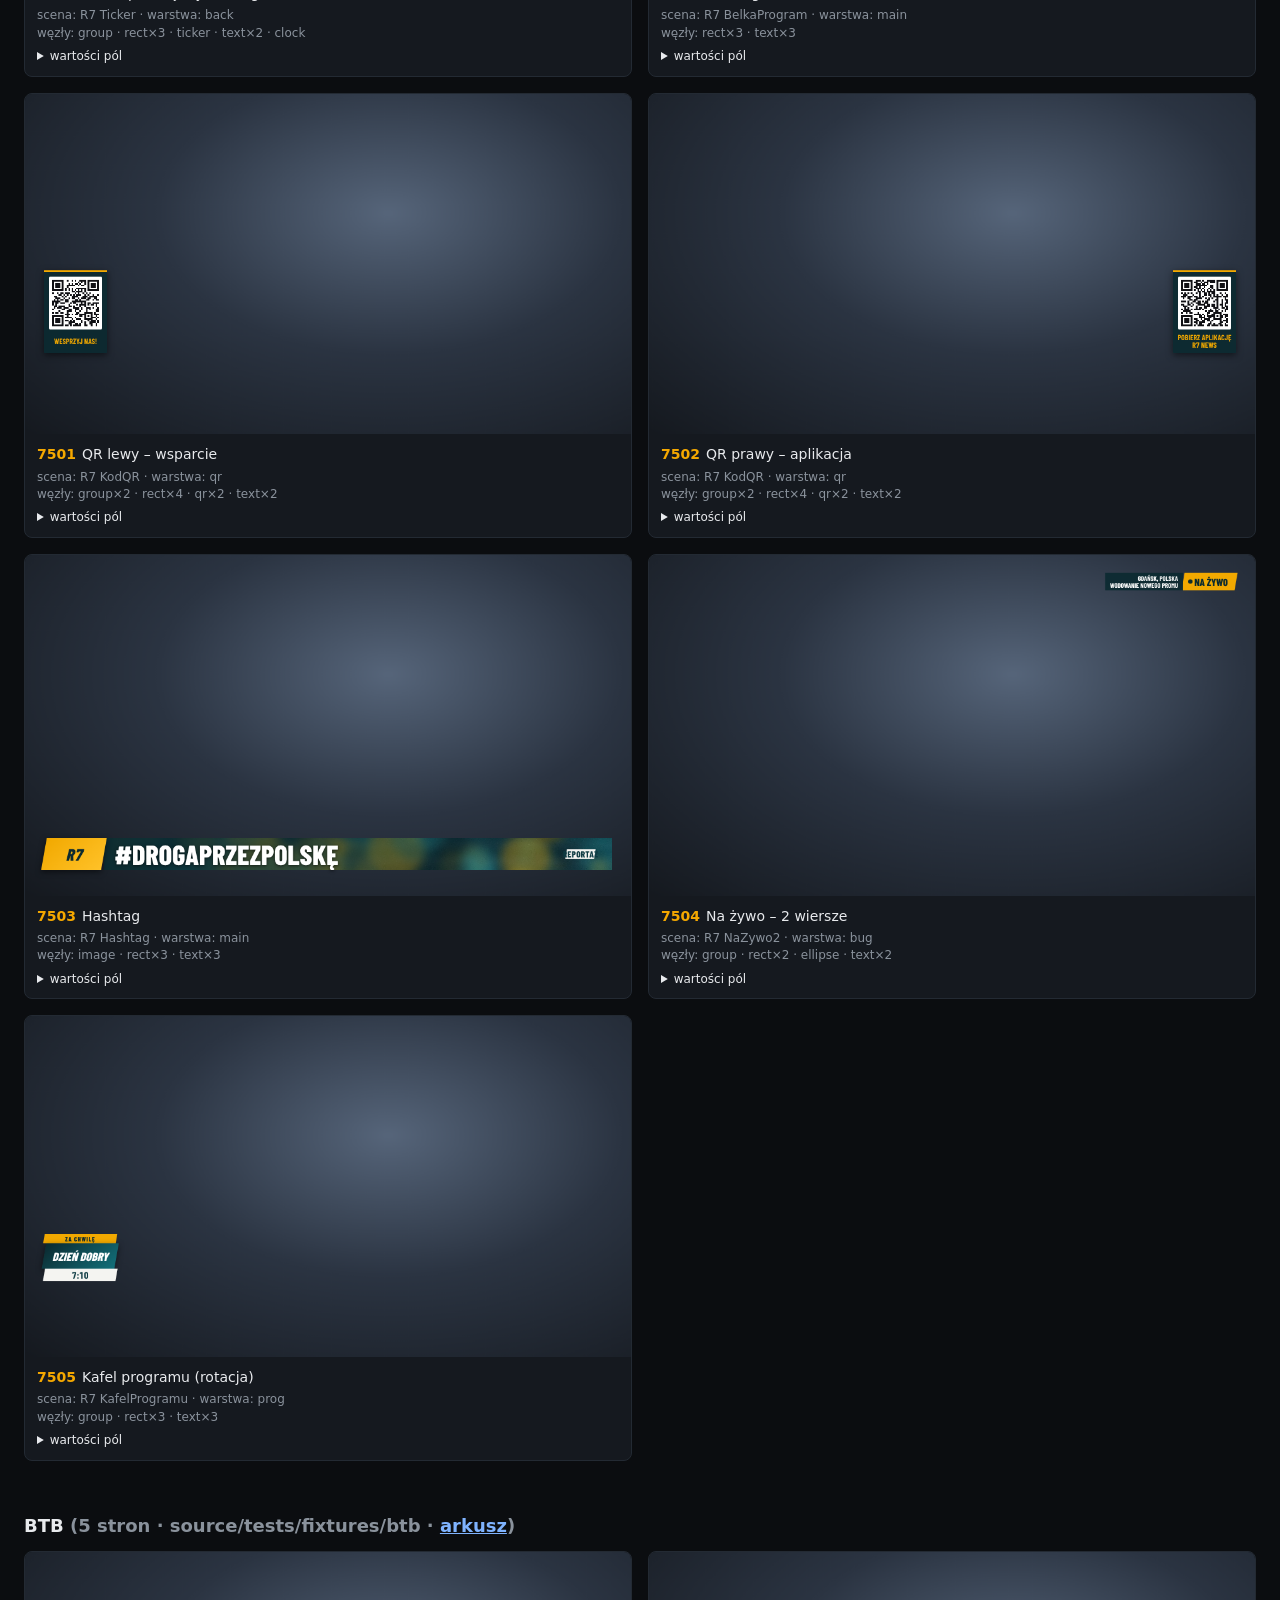
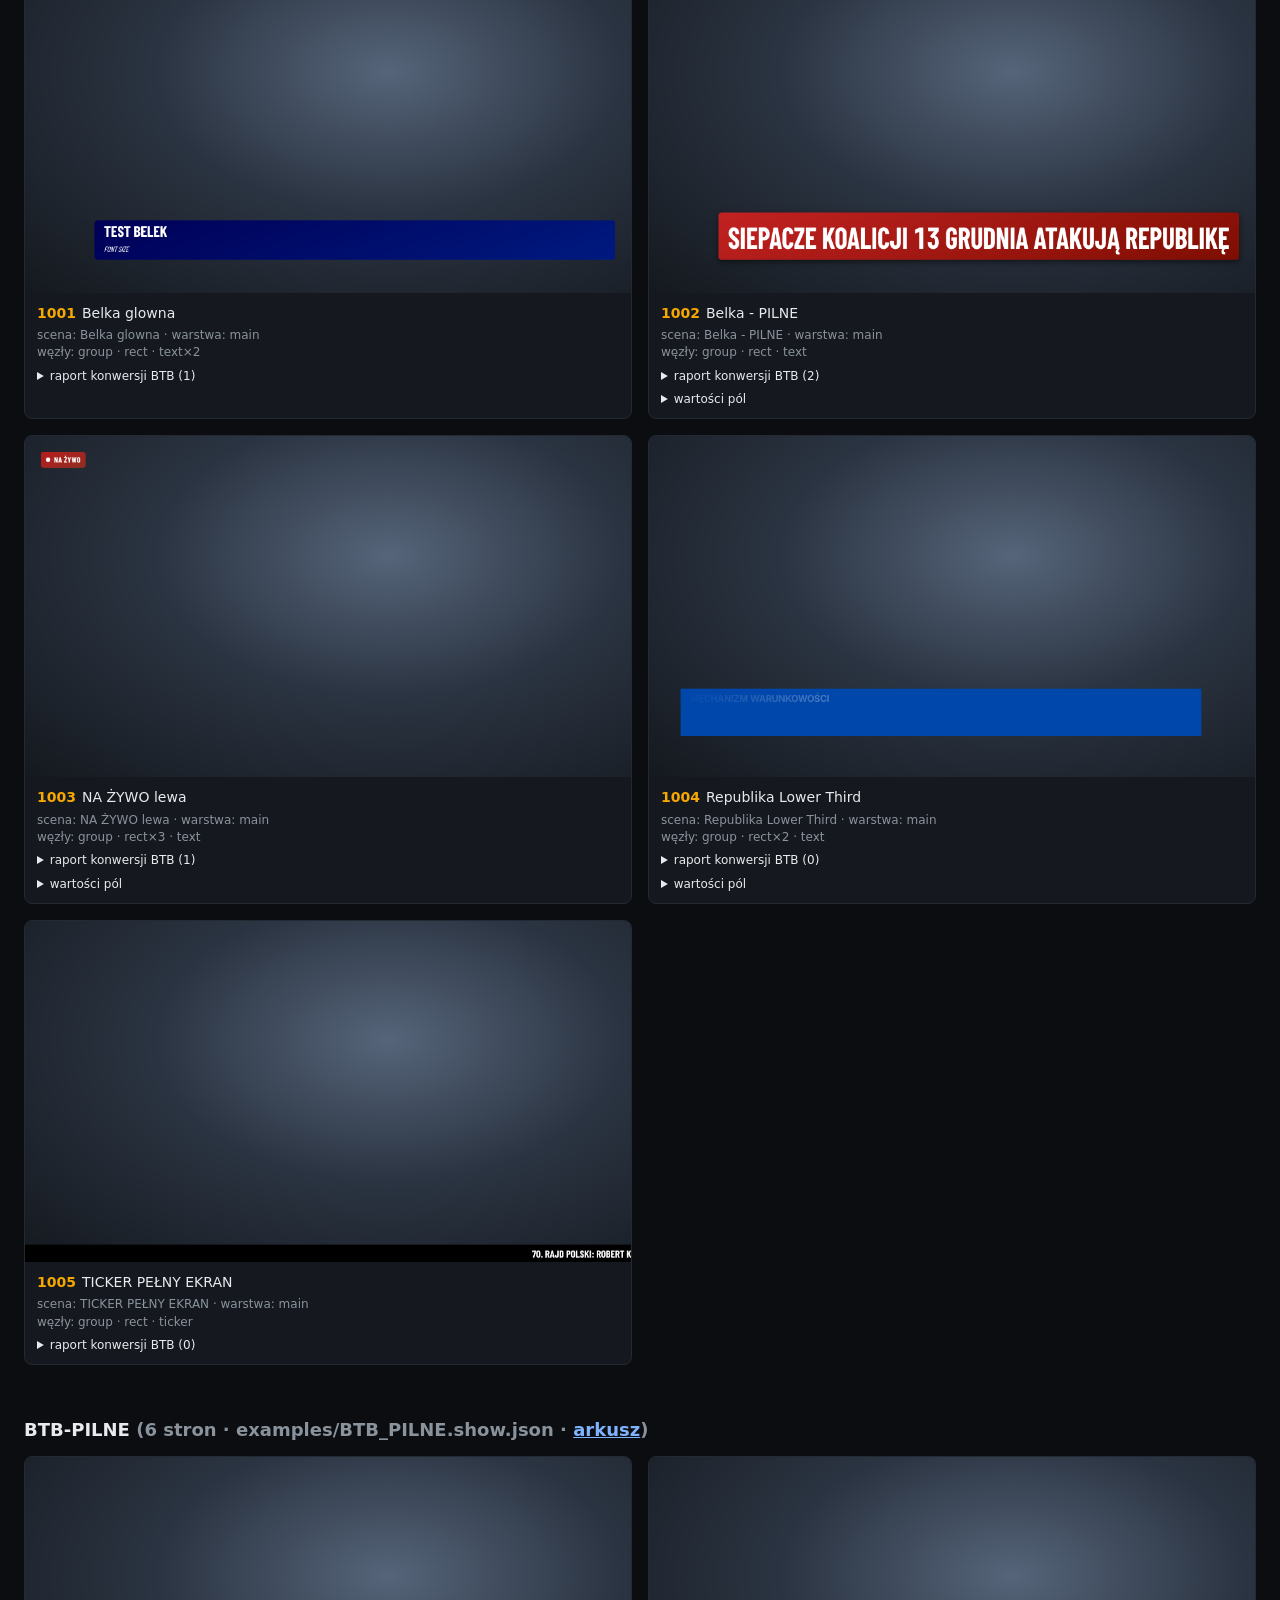
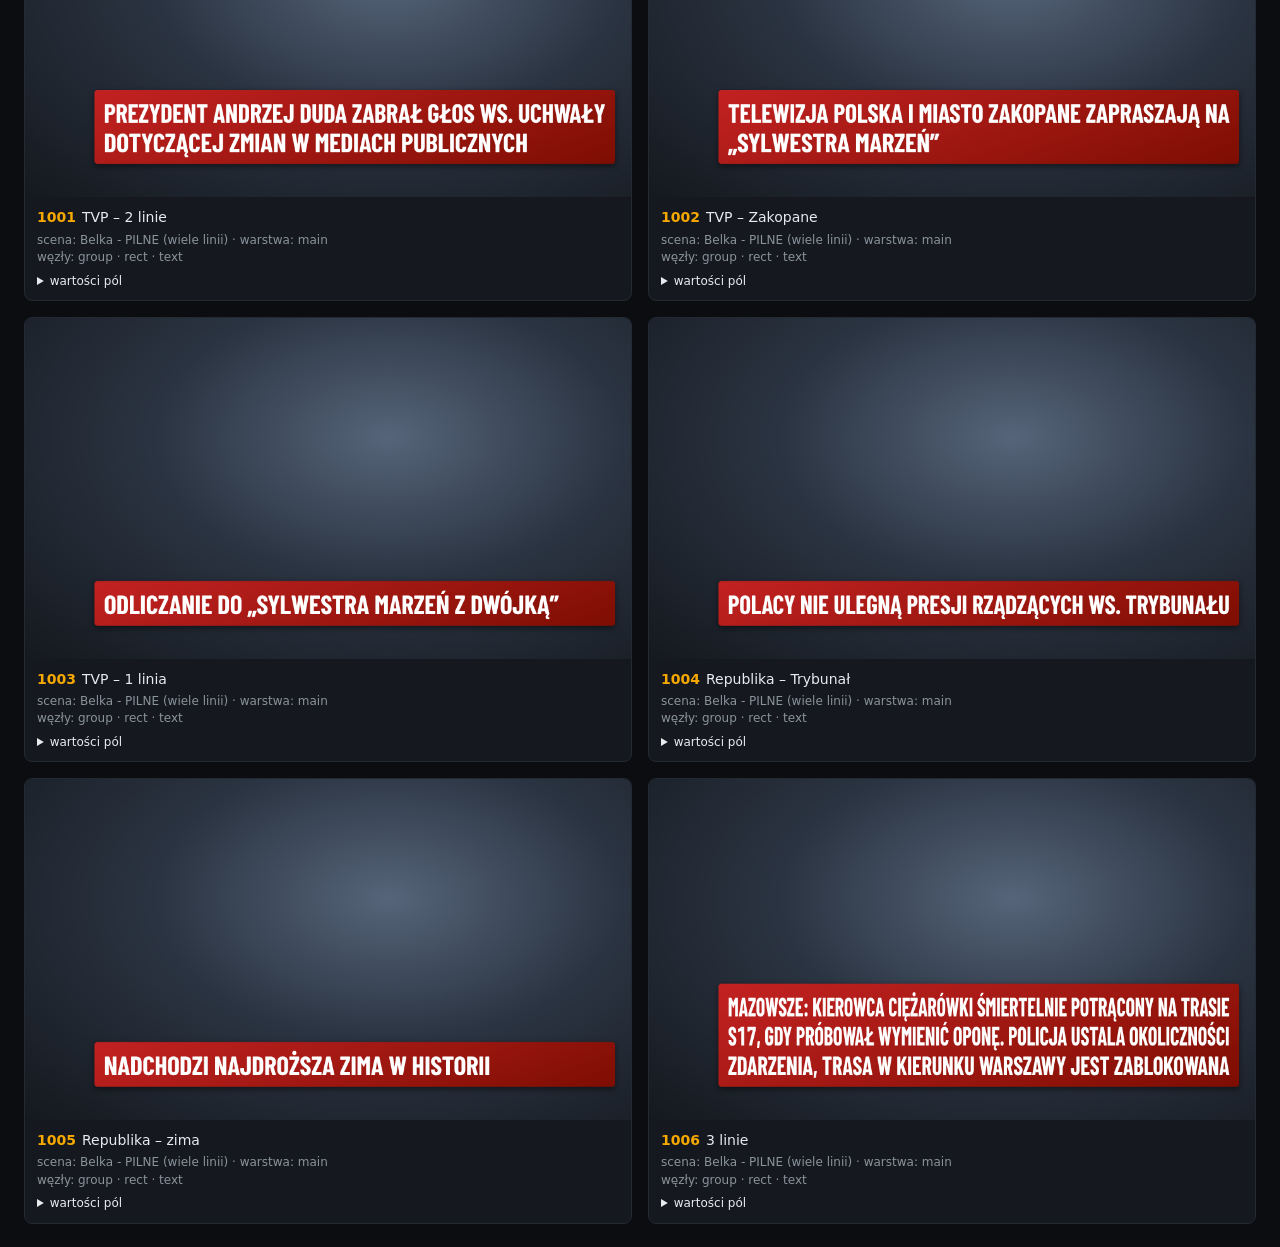
==== commit 4bf86237: "Tekst: łamanie wierszy „wypełniaj” (lineBreak: fill, fillSqueeze), twarda spacja nie dzieli wiersza;" ====
--- a/media/galeria/index.html
+++ b/media/galeria/index.html
@@ -11,7 +11,7 @@
 #lb{position:fixed;inset:0;background:#000d;display:none;align-items:center;justify-content:center}#lb img{max-width:96vw;max-height:94vh}
 </style></head><body>
 <header><h1>VizRS – wszystkie elementy grafiki</h1>
-<div class="muted">Zestawy INFO24 i R7 oraz szablony BTB CG zaimportowane do VizRS (tests/fixtures/btb).</div>
+<div class="muted">Zestawy INFO24 i R7, szablony BTB CG zaimportowane do VizRS (tests/fixtures/btb) oraz belka BTB w wersji wielowierszowej (examples/BTB_PILNE.show.json).</div>
 <div class="muted">Każda strona zestawu pokazana osobno po animacji wejścia (wyjście 1920×1080, zrzut 960×540). Wygenerowano: <code>node source/tools/gallery.js</code>.</div></header>
 <h2>INFO24 <span class="muted">(22 stron · examples/INFO24.show.json · <a style="color:#7fb3ff" href="INFO24-arkusz.png">arkusz</a>)</span></h2>
 <div class="grid"><div class="card"><img loading="lazy" src="INFO24-1001.png" alt="Belka – budżet">
@@ -338,6 +338,37 @@
 <div class="tags">scena: TICKER PEŁNY EKRAN · warstwa: main<br>węzły: group · rect · ticker</div>
 <details><summary>raport konwersji BTB (0)</summary><pre>plik: ticker_pelny.json</pre></details>
 
+</div></div></div><h2>BTB-PILNE <span class="muted">(6 stron · examples/BTB_PILNE.show.json · <a style="color:#7fb3ff" href="BTB-PILNE-arkusz.png">arkusz</a>)</span></h2>
+<div class="grid"><div class="card"><img loading="lazy" src="BTB-PILNE-1001.png" alt="TVP – 2 linie">
+<div class="meta"><span class="num">1001</span>TVP – 2 linie
+<div class="tags">scena: Belka - PILNE (wiele linii) · warstwa: main<br>węzły: group · rect · text</div>
+
+<details><summary>wartości pól</summary><pre>title: PREZYDENT ANDRZEJ DUDA ZABRAŁ GŁOS WS. UCHWAŁY DOTYCZĄCEJ ZMIAN W MEDIACH PUBLICZNYCH</pre></details>
+</div></div><div class="card"><img loading="lazy" src="BTB-PILNE-1002.png" alt="TVP – Zakopane">
+<div class="meta"><span class="num">1002</span>TVP – Zakopane
+<div class="tags">scena: Belka - PILNE (wiele linii) · warstwa: main<br>węzły: group · rect · text</div>
+
+<details><summary>wartości pól</summary><pre>title: TELEWIZJA POLSKA I MIASTO ZAKOPANE ZAPRASZAJĄ NA „SYLWESTRA MARZEŃ”</pre></details>
+</div></div><div class="card"><img loading="lazy" src="BTB-PILNE-1003.png" alt="TVP – 1 linia">
+<div class="meta"><span class="num">1003</span>TVP – 1 linia
+<div class="tags">scena: Belka - PILNE (wiele linii) · warstwa: main<br>węzły: group · rect · text</div>
+
+<details><summary>wartości pól</summary><pre>title: ODLICZANIE DO „SYLWESTRA MARZEŃ Z DWÓJKĄ”</pre></details>
+</div></div><div class="card"><img loading="lazy" src="BTB-PILNE-1004.png" alt="Republika – Trybunał">
+<div class="meta"><span class="num">1004</span>Republika – Trybunał
+<div class="tags">scena: Belka - PILNE (wiele linii) · warstwa: main<br>węzły: group · rect · text</div>
+
+<details><summary>wartości pól</summary><pre>title: POLACY NIE ULEGNĄ PRESJI RZĄDZĄCYCH WS. TRYBUNAŁU</pre></details>
+</div></div><div class="card"><img loading="lazy" src="BTB-PILNE-1005.png" alt="Republika – zima">
+<div class="meta"><span class="num">1005</span>Republika – zima
+<div class="tags">scena: Belka - PILNE (wiele linii) · warstwa: main<br>węzły: group · rect · text</div>
+
+<details><summary>wartości pól</summary><pre>title: NADCHODZI NAJDROŻSZA ZIMA W HISTORII</pre></details>
+</div></div><div class="card"><img loading="lazy" src="BTB-PILNE-1006.png" alt="3 linie">
+<div class="meta"><span class="num">1006</span>3 linie
+<div class="tags">scena: Belka - PILNE (wiele linii) · warstwa: main<br>węzły: group · rect · text</div>
+
+<details><summary>wartości pól</summary><pre>title: MAZOWSZE: KIEROWCA CIĘŻARÓWKI ŚMIERTELNIE POTRĄCONY NA TRASIE S17, GDY PRÓBOWAŁ WYMIENIĆ OPONĘ. POLICJA USTALA OKOLICZNOŚCI ZDARZENIA, TRASA W KIERUNKU WARSZAWY JEST ZABLOKOWANA</pre></details>
 </div></div></div>
 <div id="lb" onclick="this.style.display='none'"><img></div>
 <script>document.querySelectorAll('.card img').forEach(i=>i.onclick=()=>{const l=document.getElementById('lb');l.firstChild.src=i.src;l.style.display='flex'})</script>
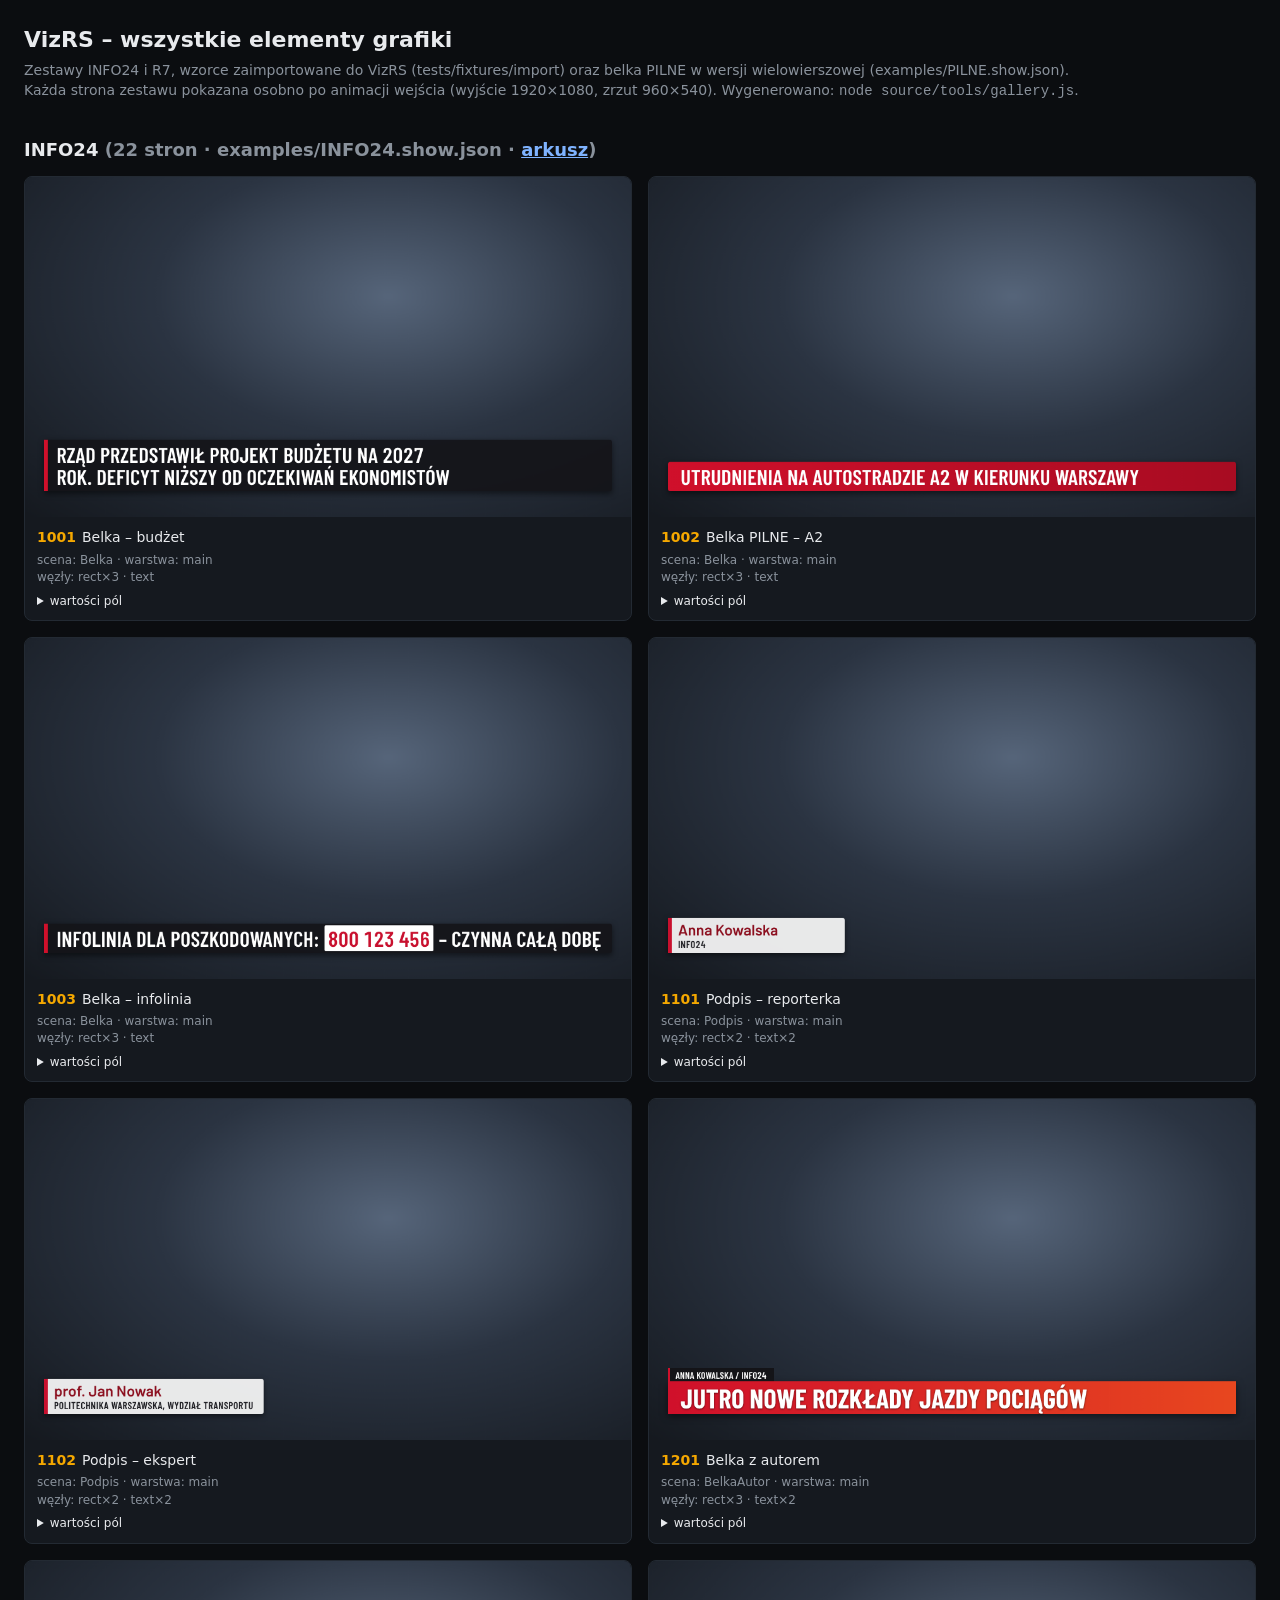
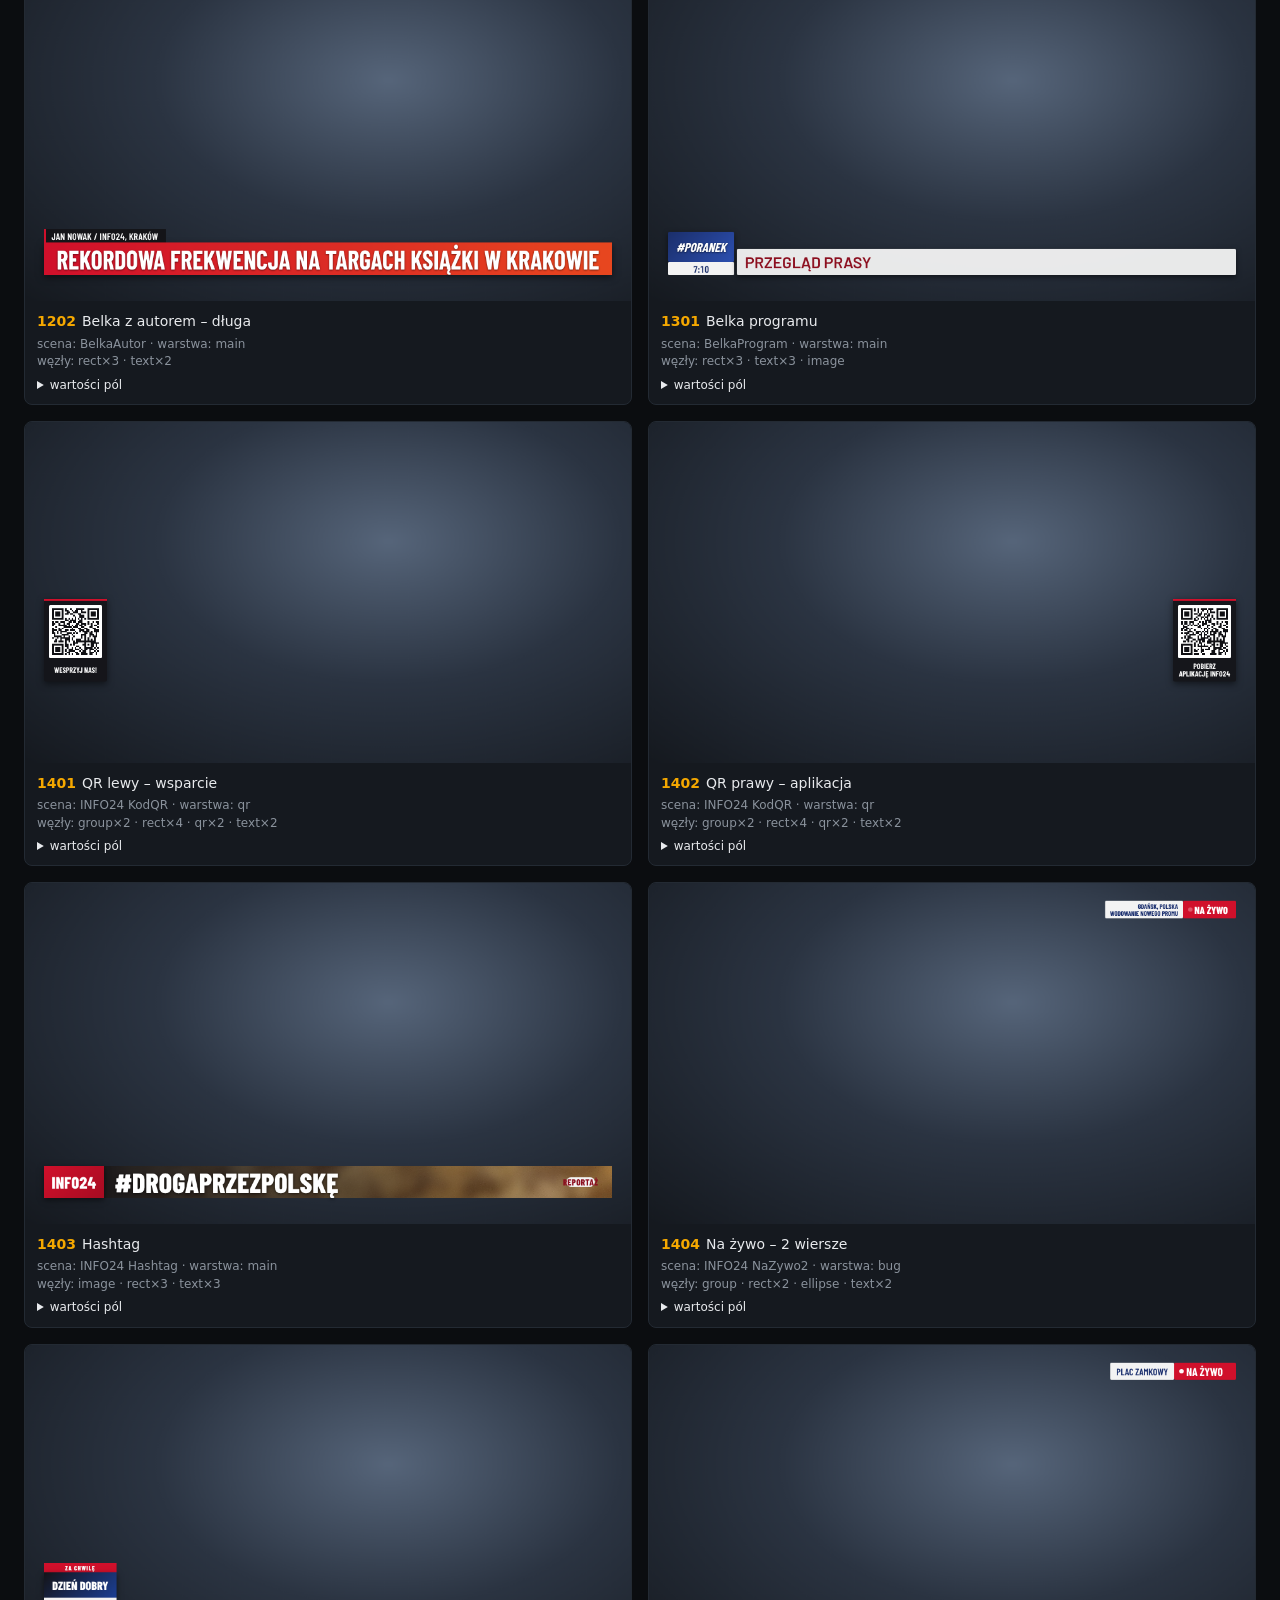
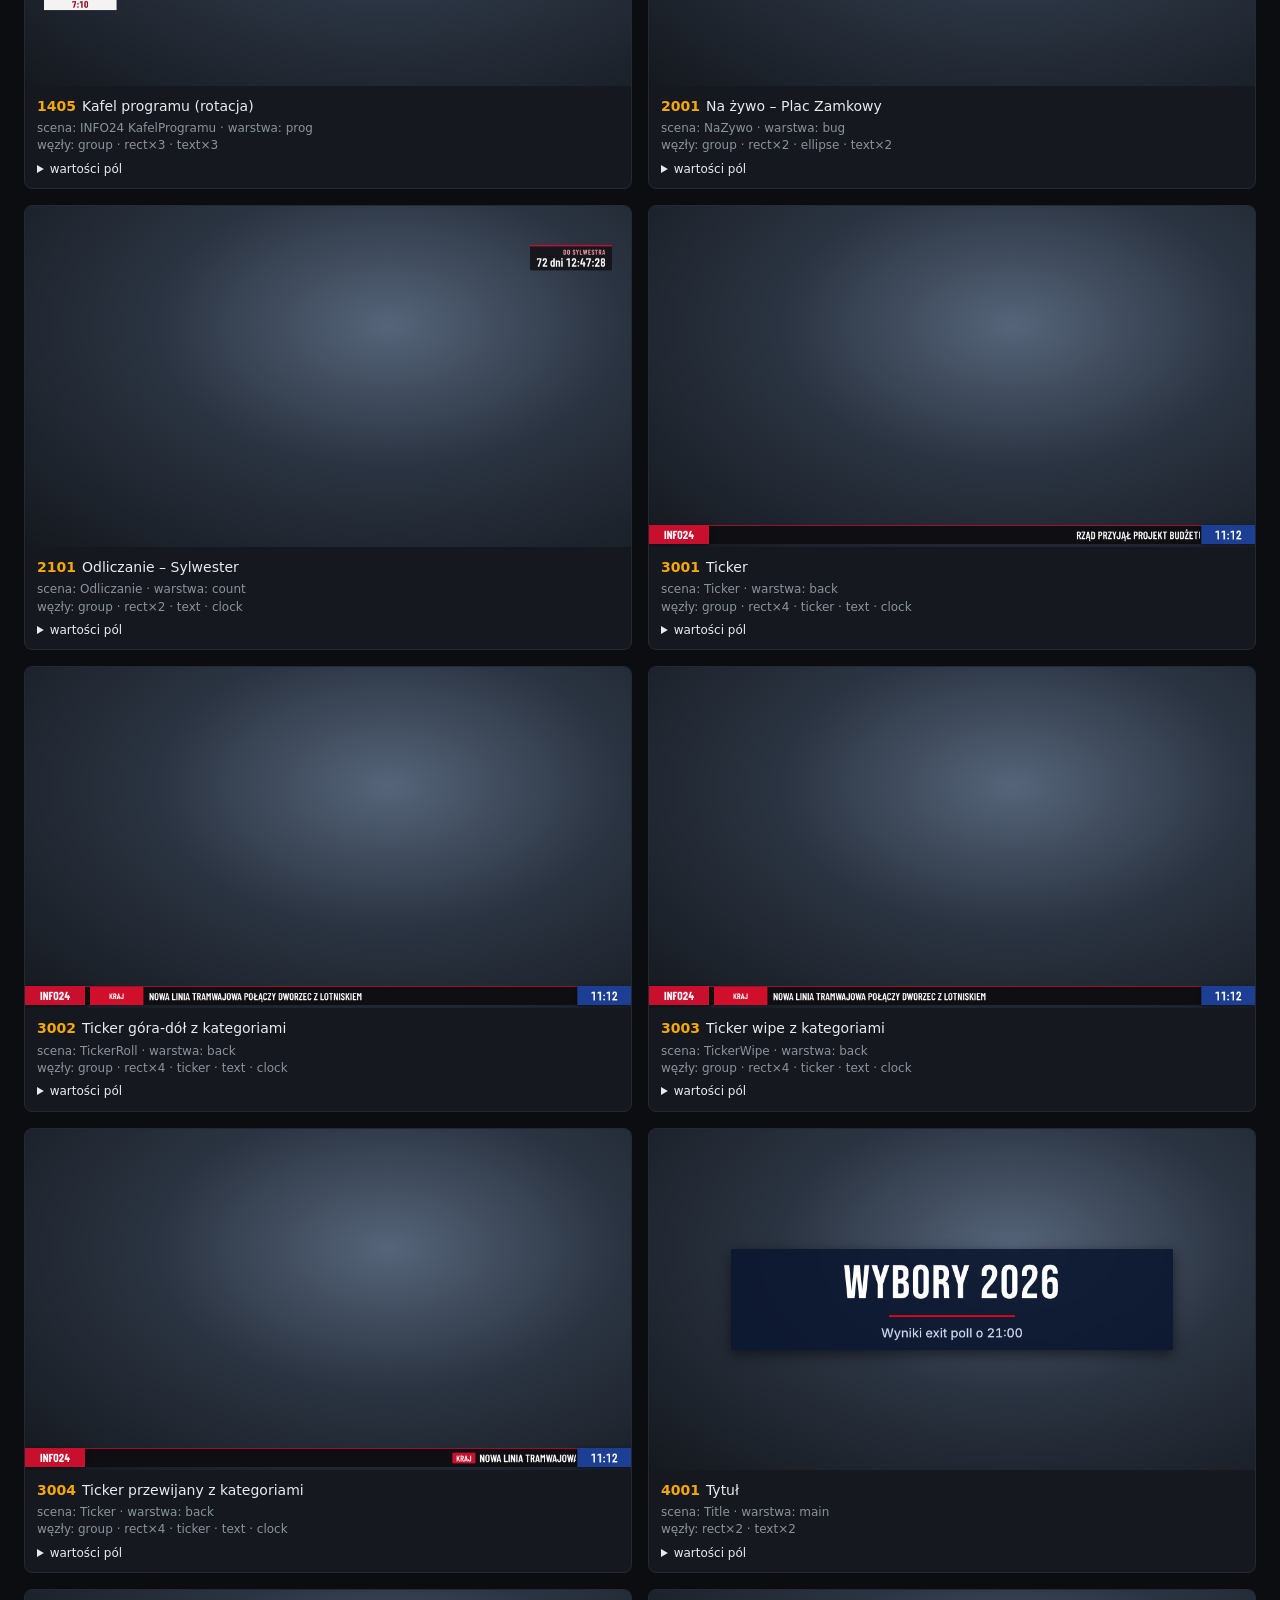
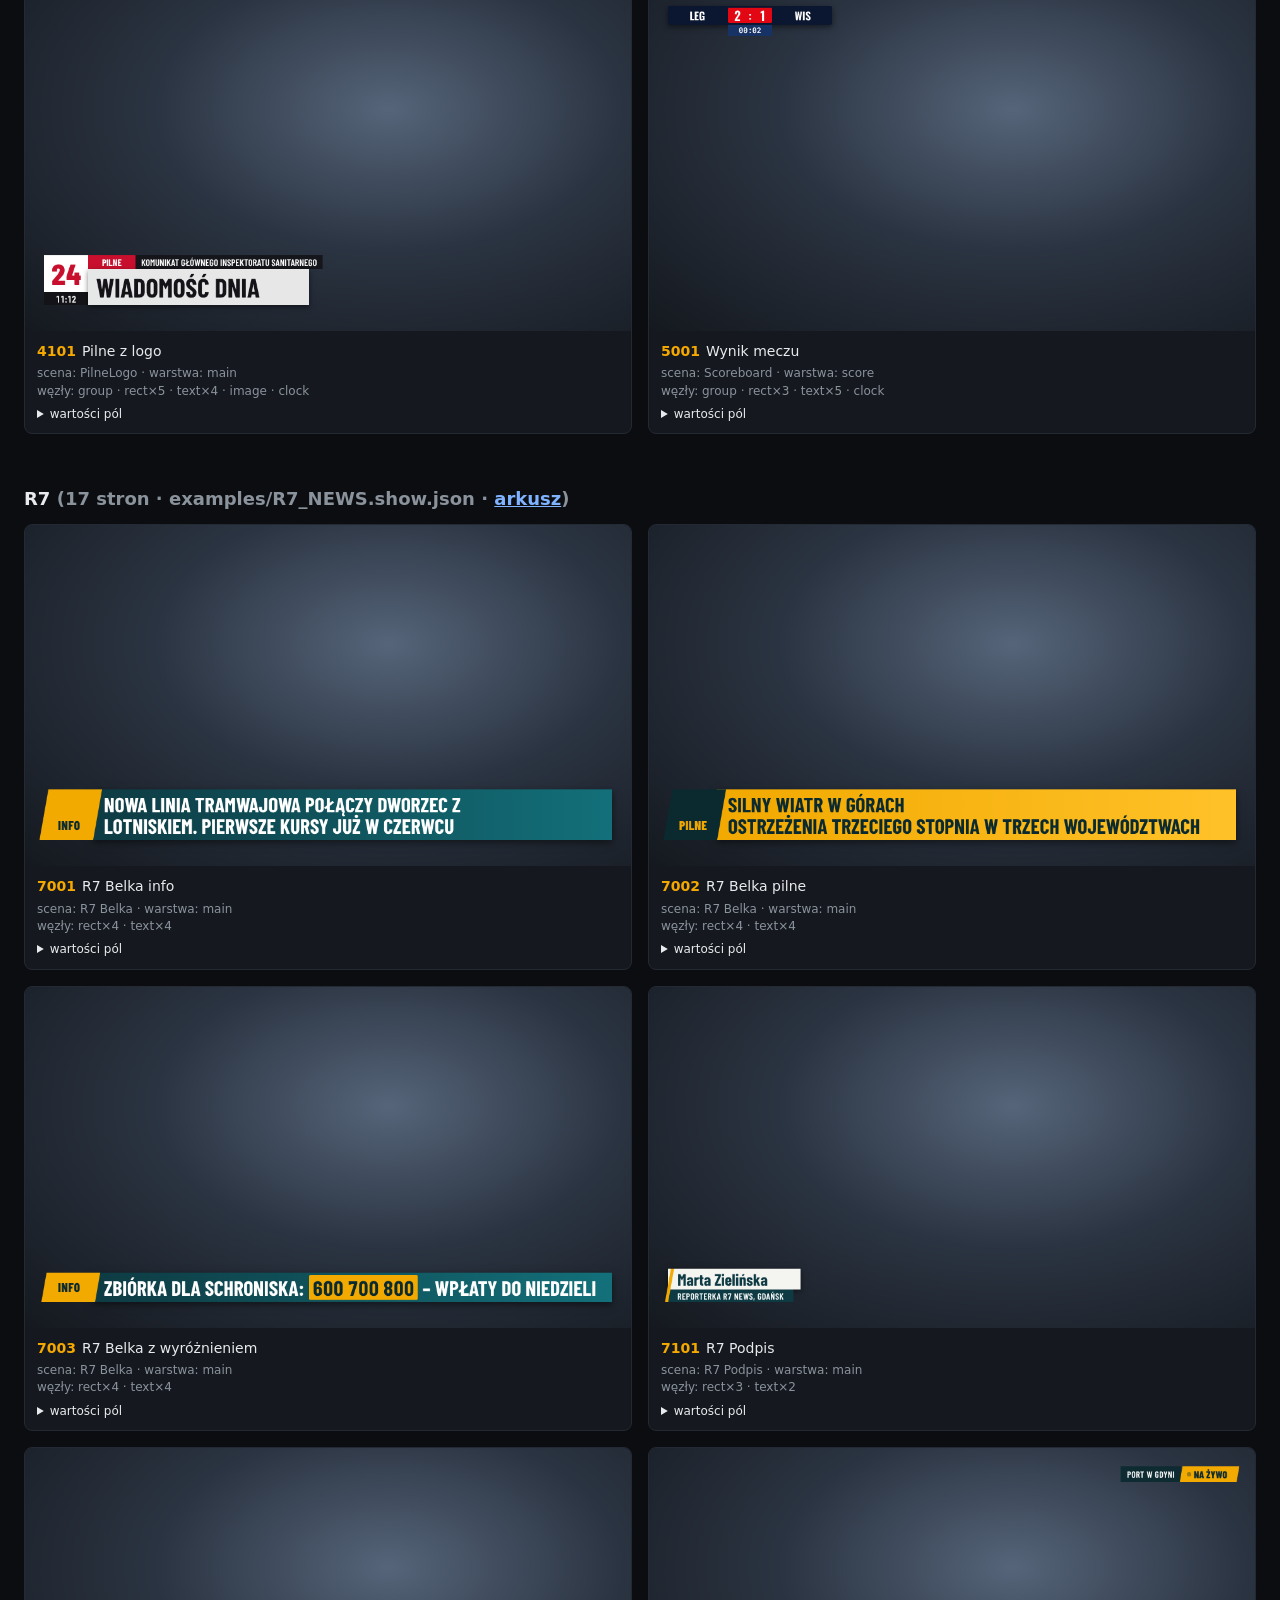
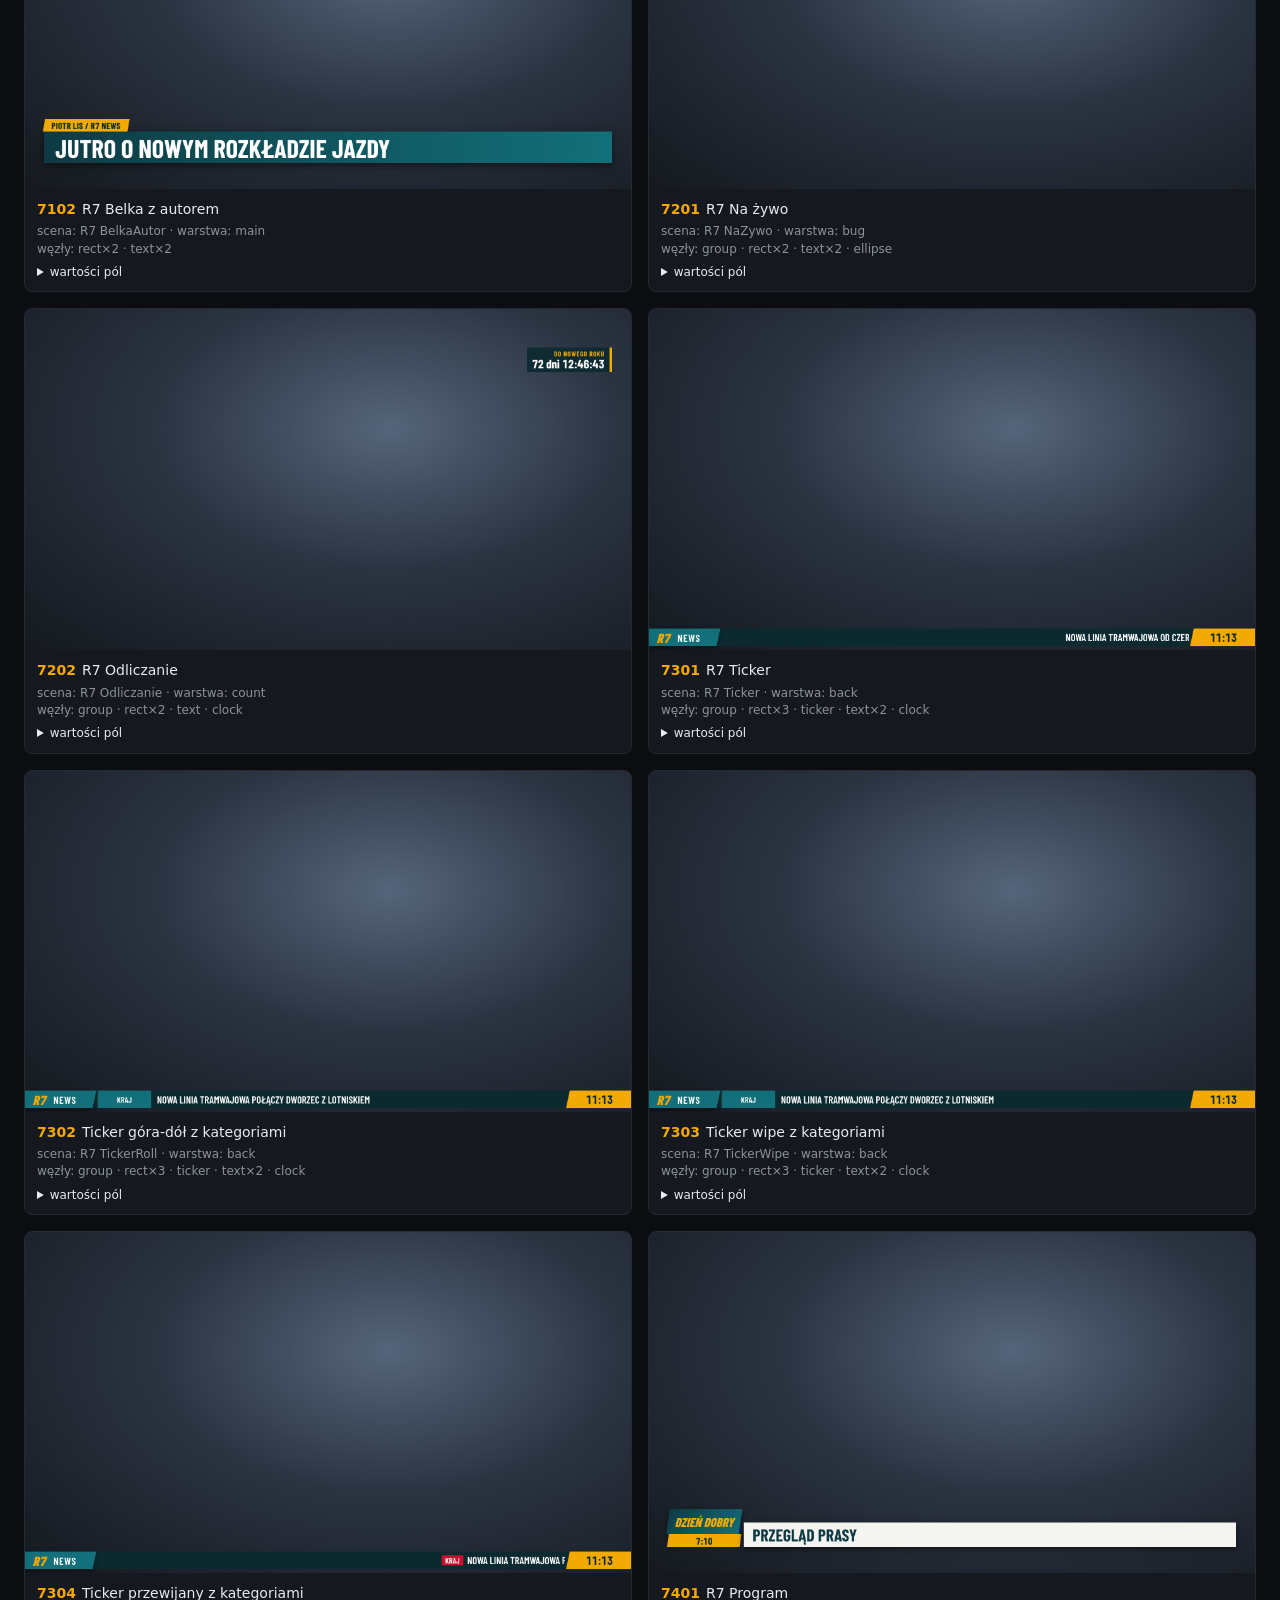
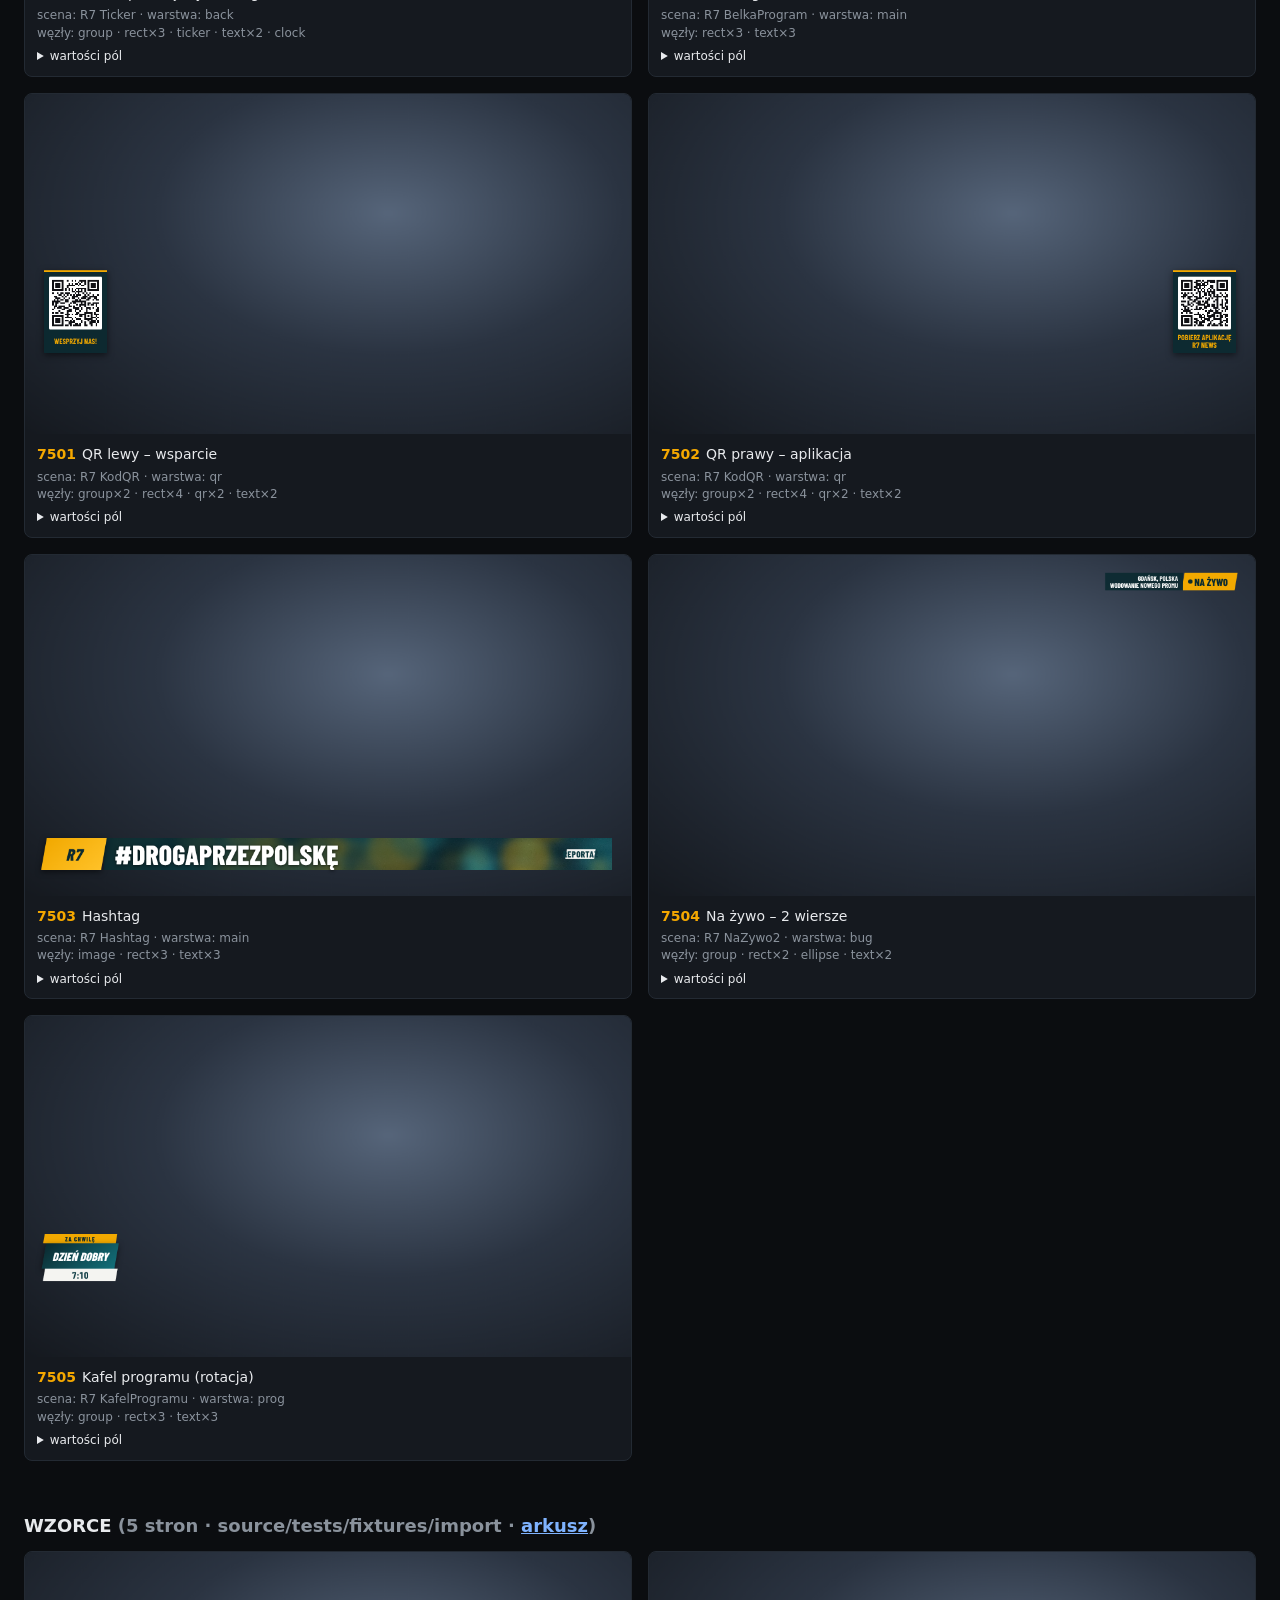
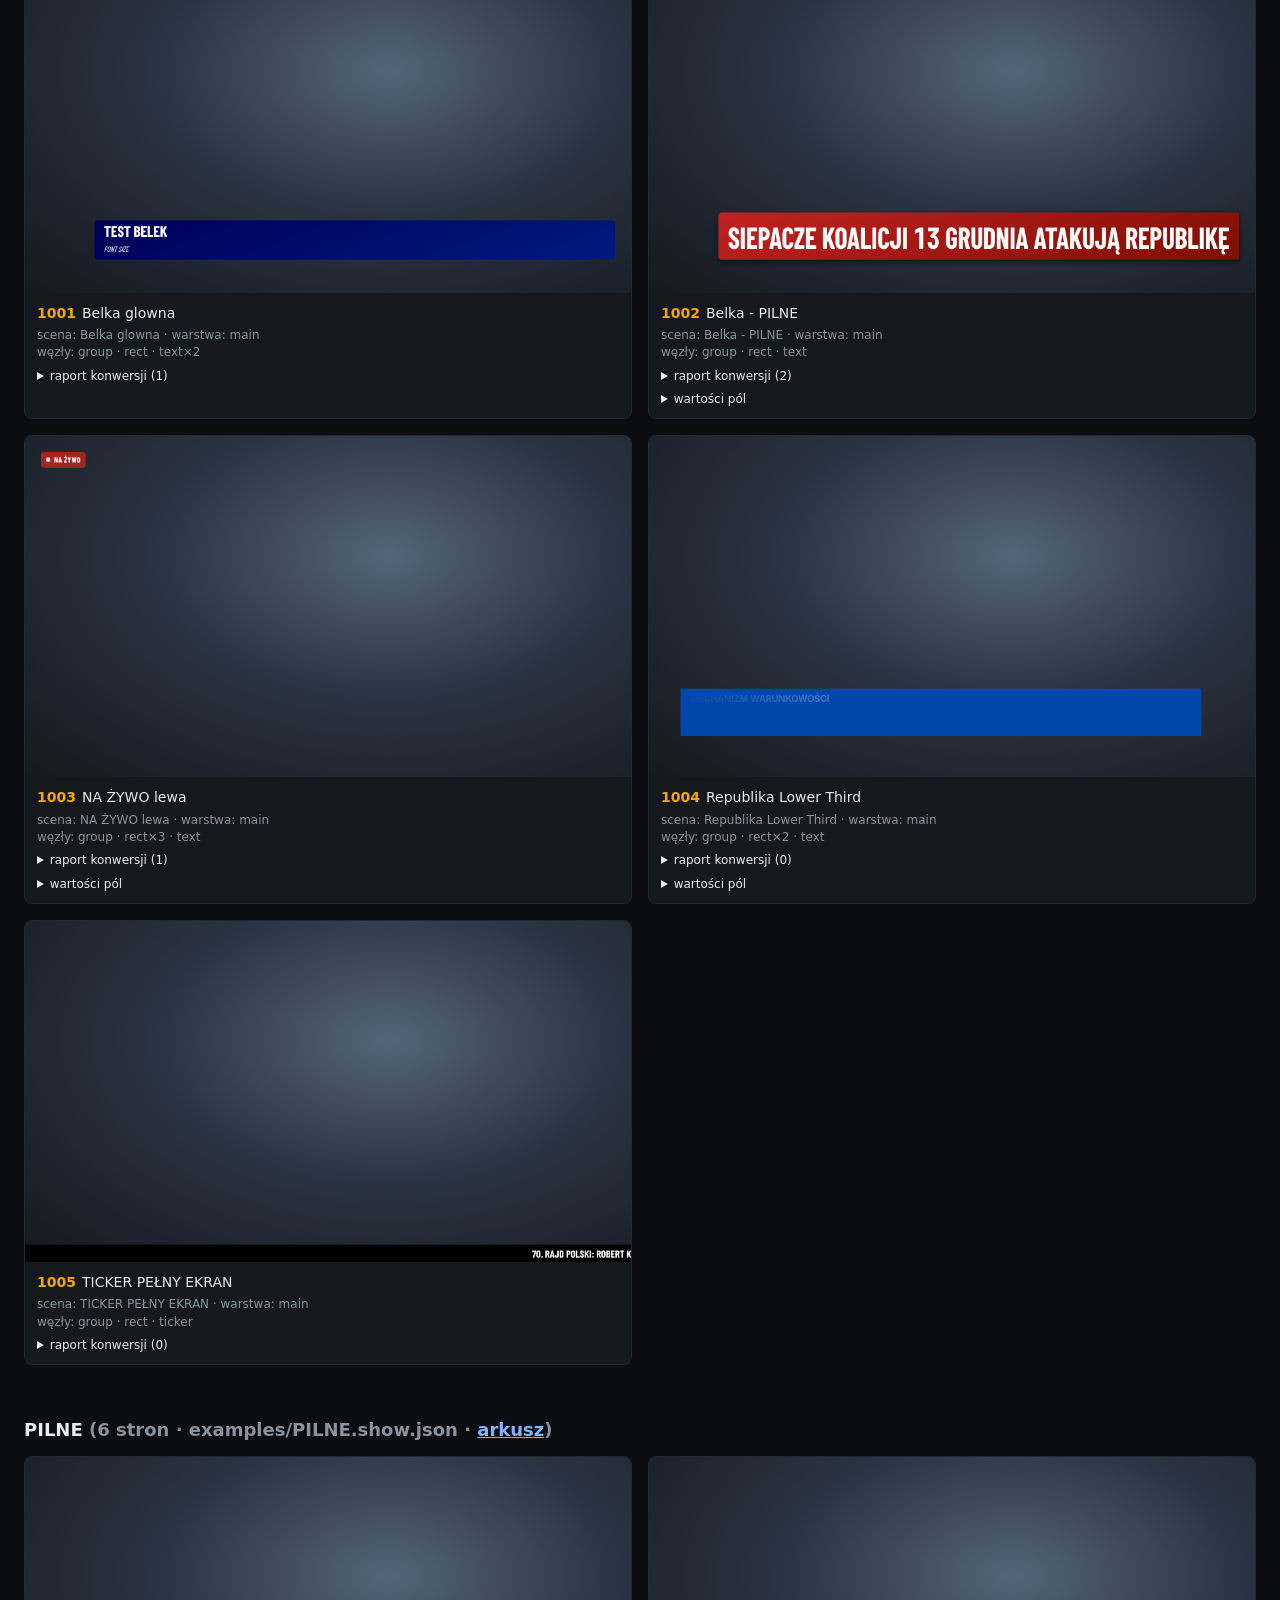
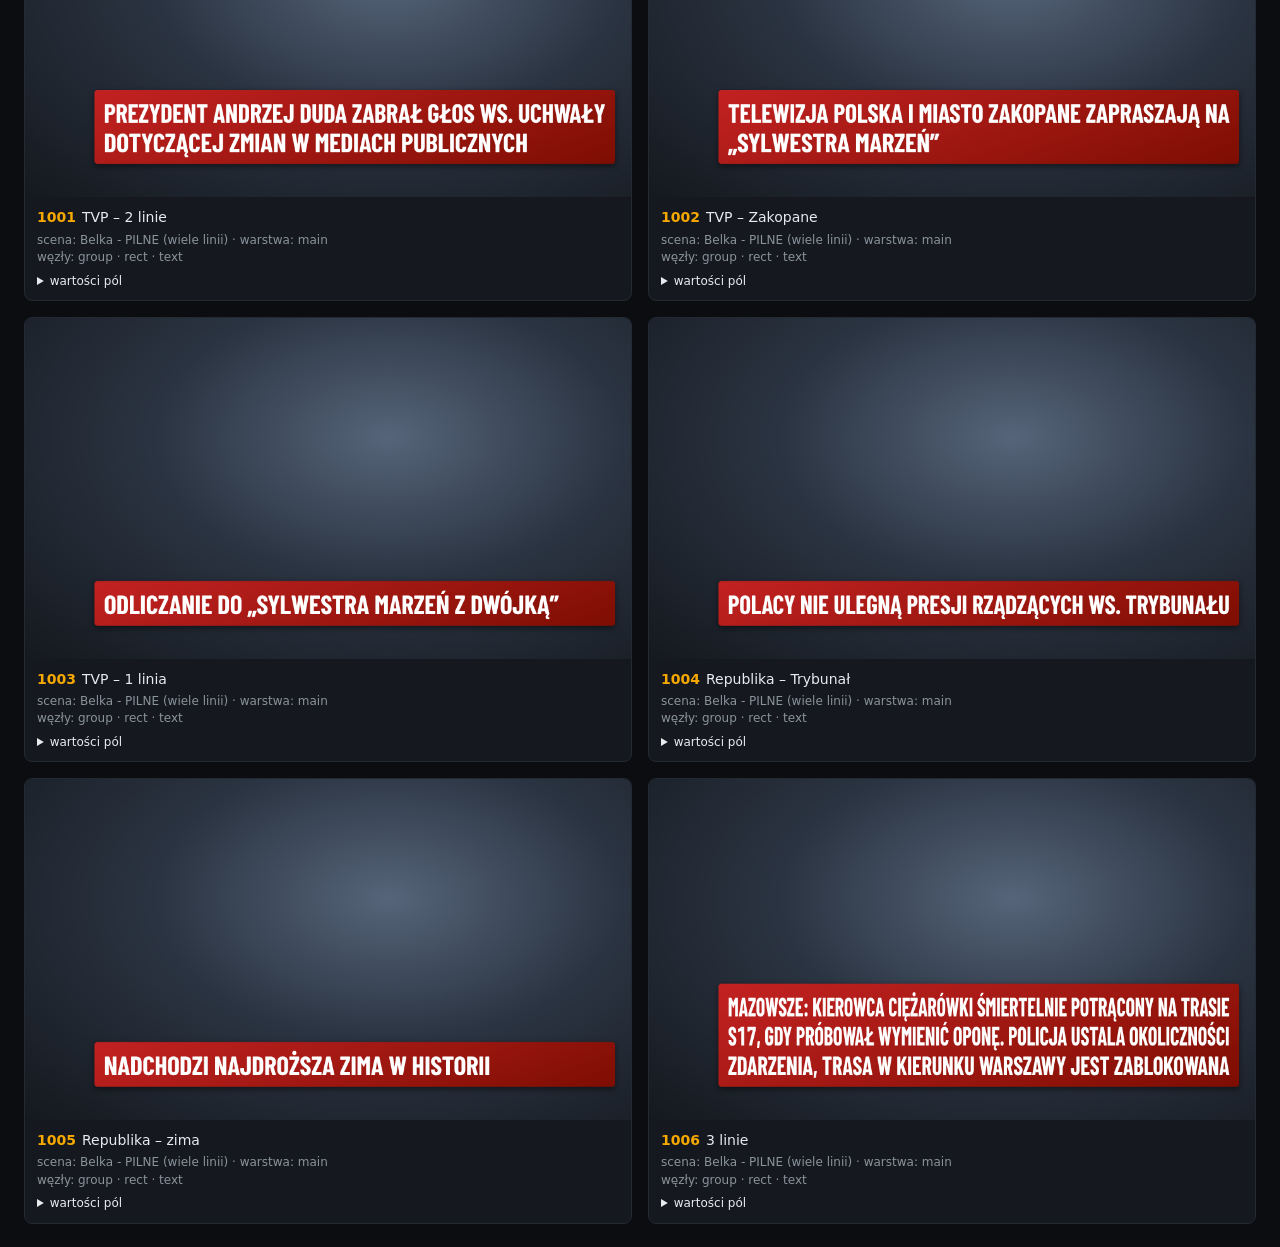
==== commit ed400d47: "Nazwy bez BTB: import elementów, narzędzia, testy i paczki przykładowe; oczyszczony CHANGELOG Pliki:" ====
--- a/media/galeria/index.html
+++ b/media/galeria/index.html
@@ -11,7 +11,7 @@
 #lb{position:fixed;inset:0;background:#000d;display:none;align-items:center;justify-content:center}#lb img{max-width:96vw;max-height:94vh}
 </style></head><body>
 <header><h1>VizRS – wszystkie elementy grafiki</h1>
-<div class="muted">Zestawy INFO24 i R7, szablony BTB CG zaimportowane do VizRS (tests/fixtures/btb) oraz belka BTB w wersji wielowierszowej (examples/BTB_PILNE.show.json).</div>
+<div class="muted">Zestawy INFO24 i R7, wzorce zaimportowane do VizRS (tests/fixtures/import) oraz belka PILNE w wersji wielowierszowej (examples/PILNE.show.json).</div>
 <div class="muted">Każda strona zestawu pokazana osobno po animacji wejścia (wyjście 1920×1080, zrzut 960×540). Wygenerowano: <code>node source/tools/gallery.js</code>.</div></header>
 <h2>INFO24 <span class="muted">(22 stron · examples/INFO24.show.json · <a style="color:#7fb3ff" href="INFO24-arkusz.png">arkusz</a>)</span></h2>
 <div class="grid"><div class="card"><img loading="lazy" src="INFO24-1001.png" alt="Belka – budżet">
@@ -308,63 +308,63 @@
 times: 7:10
 7:55
 9:00</pre></details>
-</div></div></div><h2>BTB <span class="muted">(5 stron · source/tests/fixtures/btb · <a style="color:#7fb3ff" href="BTB-arkusz.png">arkusz</a>)</span></h2>
-<div class="grid"><div class="card"><img loading="lazy" src="BTB-1001.png" alt="Belka glowna">
+</div></div></div><h2>WZORCE <span class="muted">(5 stron · source/tests/fixtures/import · <a style="color:#7fb3ff" href="WZORCE-arkusz.png">arkusz</a>)</span></h2>
+<div class="grid"><div class="card"><img loading="lazy" src="WZORCE-1001.png" alt="Belka glowna">
 <div class="meta"><span class="num">1001</span>Belka glowna
 <div class="tags">scena: Belka glowna · warstwa: main<br>węzły: group · rect · text×2</div>
-<details><summary>raport konwersji BTB (1)</summary><pre>plik: belka_glowna.json
+<details><summary>raport konwersji (1)</summary><pre>plik: belka_glowna.json
 font „Bahnschrift” niedostępny w VizRS – wgraj plik fontu w Artist albo zostanie użyty zastępczy</pre></details>
 
-</div></div><div class="card"><img loading="lazy" src="BTB-1002.png" alt="Belka - PILNE">
+</div></div><div class="card"><img loading="lazy" src="WZORCE-1002.png" alt="Belka - PILNE">
 <div class="meta"><span class="num">1002</span>Belka - PILNE
 <div class="tags">scena: Belka - PILNE · warstwa: main<br>węzły: group · rect · text</div>
-<details><summary>raport konwersji BTB (2)</summary><pre>plik: belka_pilne.cgpack
+<details><summary>raport konwersji (2)</summary><pre>plik: belka_pilne.cgpack
 efekt „glow” (warstwa „rep-top-bar”) pominięty
 font „Bahnschrift” niedostępny w VizRS – wgraj plik fontu w Artist albo zostanie użyty zastępczy</pre></details>
 <details><summary>wartości pól</summary><pre>title: SIEPACZE KOALICJI 13 GRUDNIA ATAKUJĄ REPUBLIKĘ</pre></details>
-</div></div><div class="card"><img loading="lazy" src="BTB-1003.png" alt="NA ŻYWO lewa">
+</div></div><div class="card"><img loading="lazy" src="WZORCE-1003.png" alt="NA ŻYWO lewa">
 <div class="meta"><span class="num">1003</span>NA ŻYWO lewa
 <div class="tags">scena: NA ŻYWO lewa · warstwa: main<br>węzły: group · rect×3 · text</div>
-<details><summary>raport konwersji BTB (1)</summary><pre>plik: na_zywo_lewa.json
+<details><summary>raport konwersji (1)</summary><pre>plik: na_zywo_lewa.json
 font „Bahnschrift” niedostępny w VizRS – wgraj plik fontu w Artist albo zostanie użyty zastępczy</pre></details>
 <details><summary>wartości pól</summary><pre>title: na żywo</pre></details>
-</div></div><div class="card"><img loading="lazy" src="BTB-1004.png" alt="Republika Lower Third">
+</div></div><div class="card"><img loading="lazy" src="WZORCE-1004.png" alt="Republika Lower Third">
 <div class="meta"><span class="num">1004</span>Republika Lower Third
 <div class="tags">scena: Republika Lower Third · warstwa: main<br>węzły: group · rect×2 · text</div>
-<details><summary>raport konwersji BTB (0)</summary><pre>plik: republika_lt.json</pre></details>
+<details><summary>raport konwersji (0)</summary><pre>plik: republika_lt.json</pre></details>
 <details><summary>wartości pól</summary><pre>title: MECHANIZM WARUNKOWOŚCI</pre></details>
-</div></div><div class="card"><img loading="lazy" src="BTB-1005.png" alt="TICKER PEŁNY EKRAN">
+</div></div><div class="card"><img loading="lazy" src="WZORCE-1005.png" alt="TICKER PEŁNY EKRAN">
 <div class="meta"><span class="num">1005</span>TICKER PEŁNY EKRAN
 <div class="tags">scena: TICKER PEŁNY EKRAN · warstwa: main<br>węzły: group · rect · ticker</div>
-<details><summary>raport konwersji BTB (0)</summary><pre>plik: ticker_pelny.json</pre></details>
-
-</div></div></div><h2>BTB-PILNE <span class="muted">(6 stron · examples/BTB_PILNE.show.json · <a style="color:#7fb3ff" href="BTB-PILNE-arkusz.png">arkusz</a>)</span></h2>
-<div class="grid"><div class="card"><img loading="lazy" src="BTB-PILNE-1001.png" alt="TVP – 2 linie">
+<details><summary>raport konwersji (0)</summary><pre>plik: ticker_pelny.json</pre></details>
+
+</div></div></div><h2>PILNE <span class="muted">(6 stron · examples/PILNE.show.json · <a style="color:#7fb3ff" href="PILNE-arkusz.png">arkusz</a>)</span></h2>
+<div class="grid"><div class="card"><img loading="lazy" src="PILNE-1001.png" alt="TVP – 2 linie">
 <div class="meta"><span class="num">1001</span>TVP – 2 linie
 <div class="tags">scena: Belka - PILNE (wiele linii) · warstwa: main<br>węzły: group · rect · text</div>
 
 <details><summary>wartości pól</summary><pre>title: PREZYDENT ANDRZEJ DUDA ZABRAŁ GŁOS WS. UCHWAŁY DOTYCZĄCEJ ZMIAN W MEDIACH PUBLICZNYCH</pre></details>
-</div></div><div class="card"><img loading="lazy" src="BTB-PILNE-1002.png" alt="TVP – Zakopane">
+</div></div><div class="card"><img loading="lazy" src="PILNE-1002.png" alt="TVP – Zakopane">
 <div class="meta"><span class="num">1002</span>TVP – Zakopane
 <div class="tags">scena: Belka - PILNE (wiele linii) · warstwa: main<br>węzły: group · rect · text</div>
 
 <details><summary>wartości pól</summary><pre>title: TELEWIZJA POLSKA I MIASTO ZAKOPANE ZAPRASZAJĄ NA „SYLWESTRA MARZEŃ”</pre></details>
-</div></div><div class="card"><img loading="lazy" src="BTB-PILNE-1003.png" alt="TVP – 1 linia">
+</div></div><div class="card"><img loading="lazy" src="PILNE-1003.png" alt="TVP – 1 linia">
 <div class="meta"><span class="num">1003</span>TVP – 1 linia
 <div class="tags">scena: Belka - PILNE (wiele linii) · warstwa: main<br>węzły: group · rect · text</div>
 
 <details><summary>wartości pól</summary><pre>title: ODLICZANIE DO „SYLWESTRA MARZEŃ Z DWÓJKĄ”</pre></details>
-</div></div><div class="card"><img loading="lazy" src="BTB-PILNE-1004.png" alt="Republika – Trybunał">
+</div></div><div class="card"><img loading="lazy" src="PILNE-1004.png" alt="Republika – Trybunał">
 <div class="meta"><span class="num">1004</span>Republika – Trybunał
 <div class="tags">scena: Belka - PILNE (wiele linii) · warstwa: main<br>węzły: group · rect · text</div>
 
 <details><summary>wartości pól</summary><pre>title: POLACY NIE ULEGNĄ PRESJI RZĄDZĄCYCH WS. TRYBUNAŁU</pre></details>
-</div></div><div class="card"><img loading="lazy" src="BTB-PILNE-1005.png" alt="Republika – zima">
+</div></div><div class="card"><img loading="lazy" src="PILNE-1005.png" alt="Republika – zima">
 <div class="meta"><span class="num">1005</span>Republika – zima
 <div class="tags">scena: Belka - PILNE (wiele linii) · warstwa: main<br>węzły: group · rect · text</div>
 
 <details><summary>wartości pól</summary><pre>title: NADCHODZI NAJDROŻSZA ZIMA W HISTORII</pre></details>
-</div></div><div class="card"><img loading="lazy" src="BTB-PILNE-1006.png" alt="3 linie">
+</div></div><div class="card"><img loading="lazy" src="PILNE-1006.png" alt="3 linie">
 <div class="meta"><span class="num">1006</span>3 linie
 <div class="tags">scena: Belka - PILNE (wiele linii) · warstwa: main<br>węzły: group · rect · text</div>
 
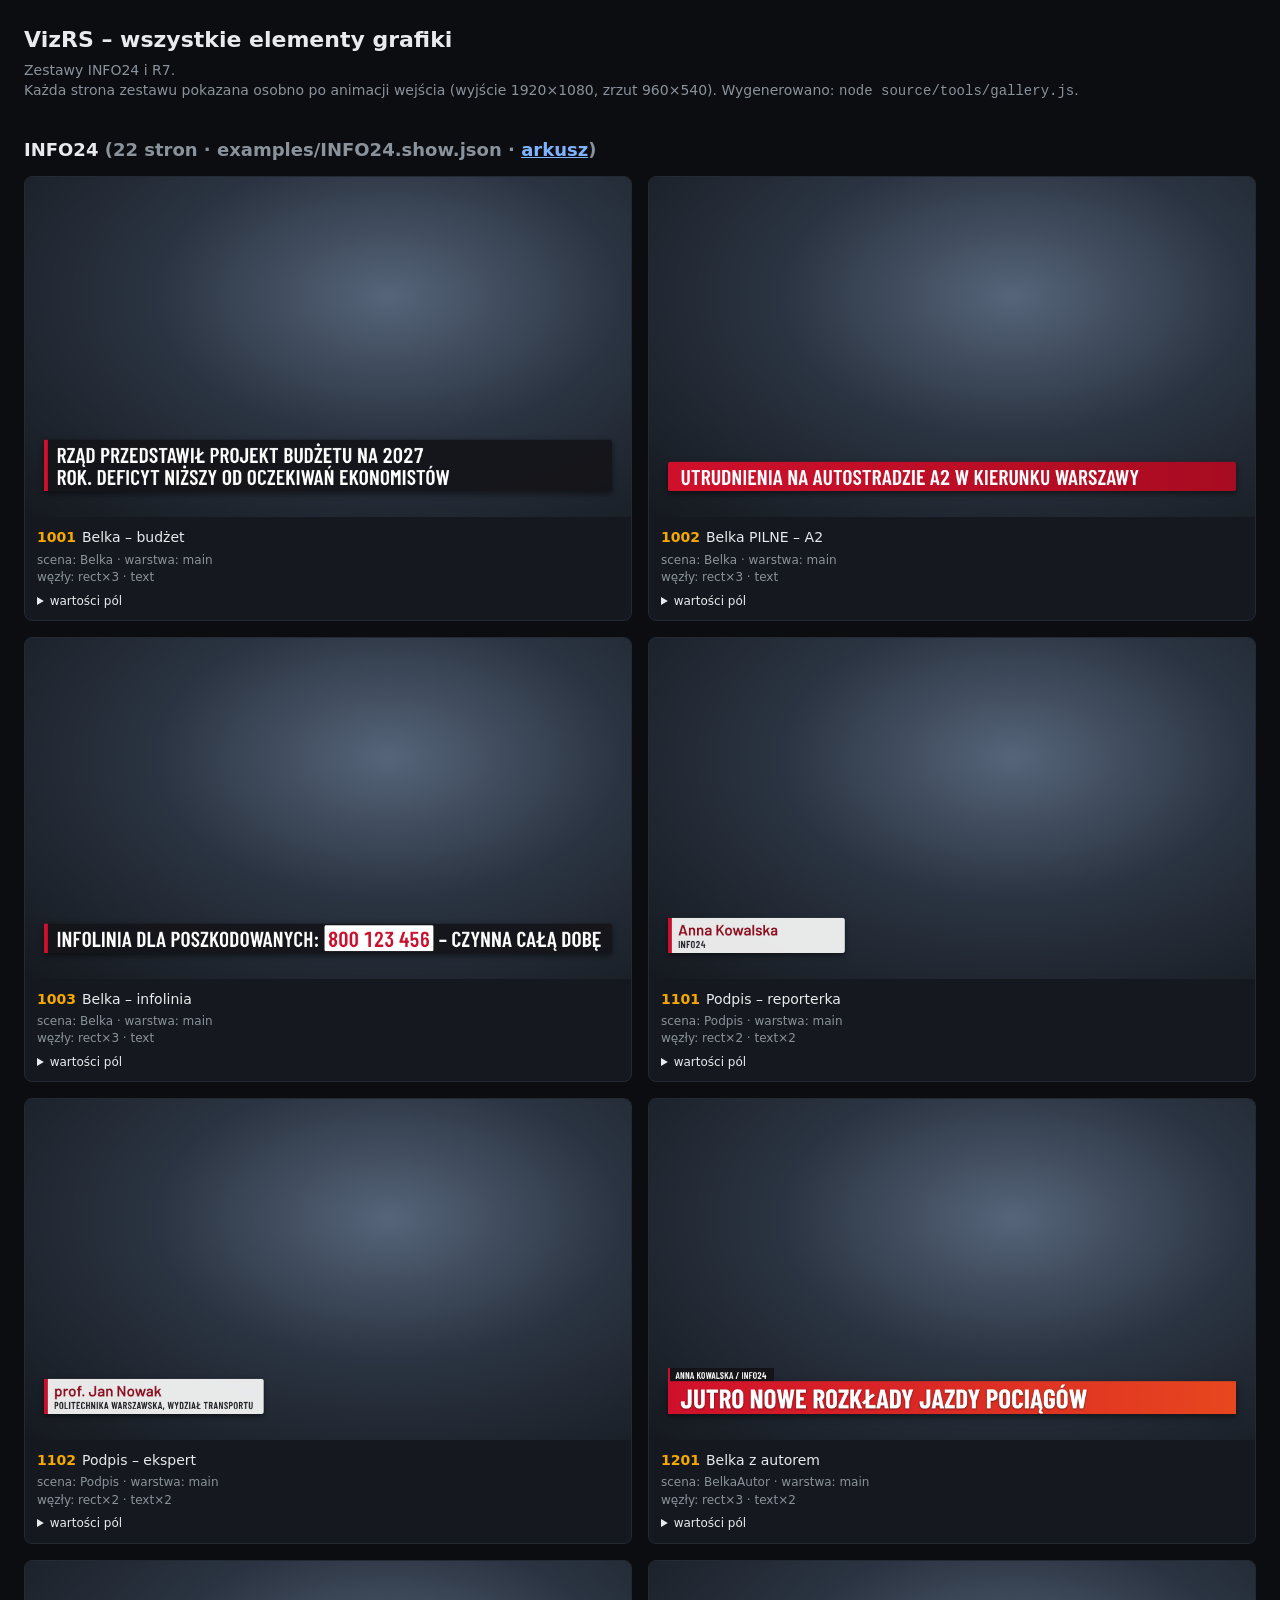
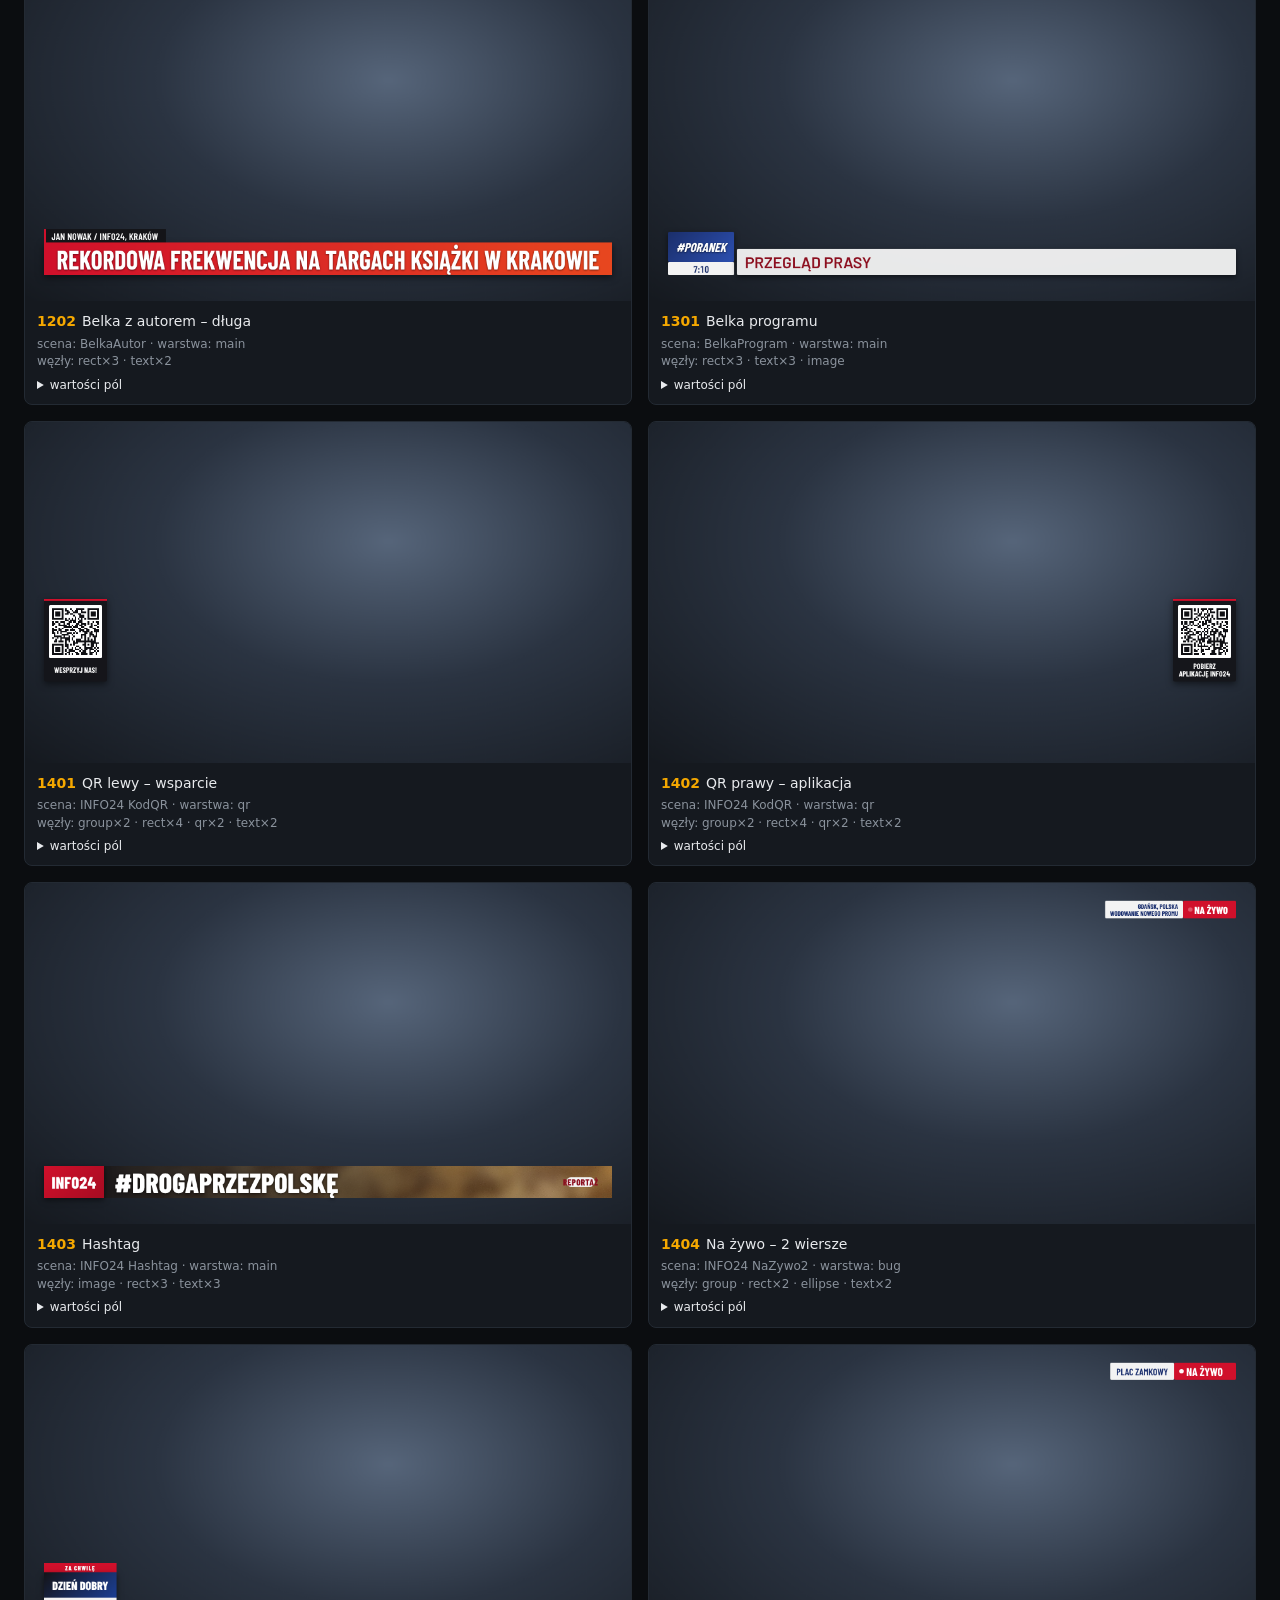
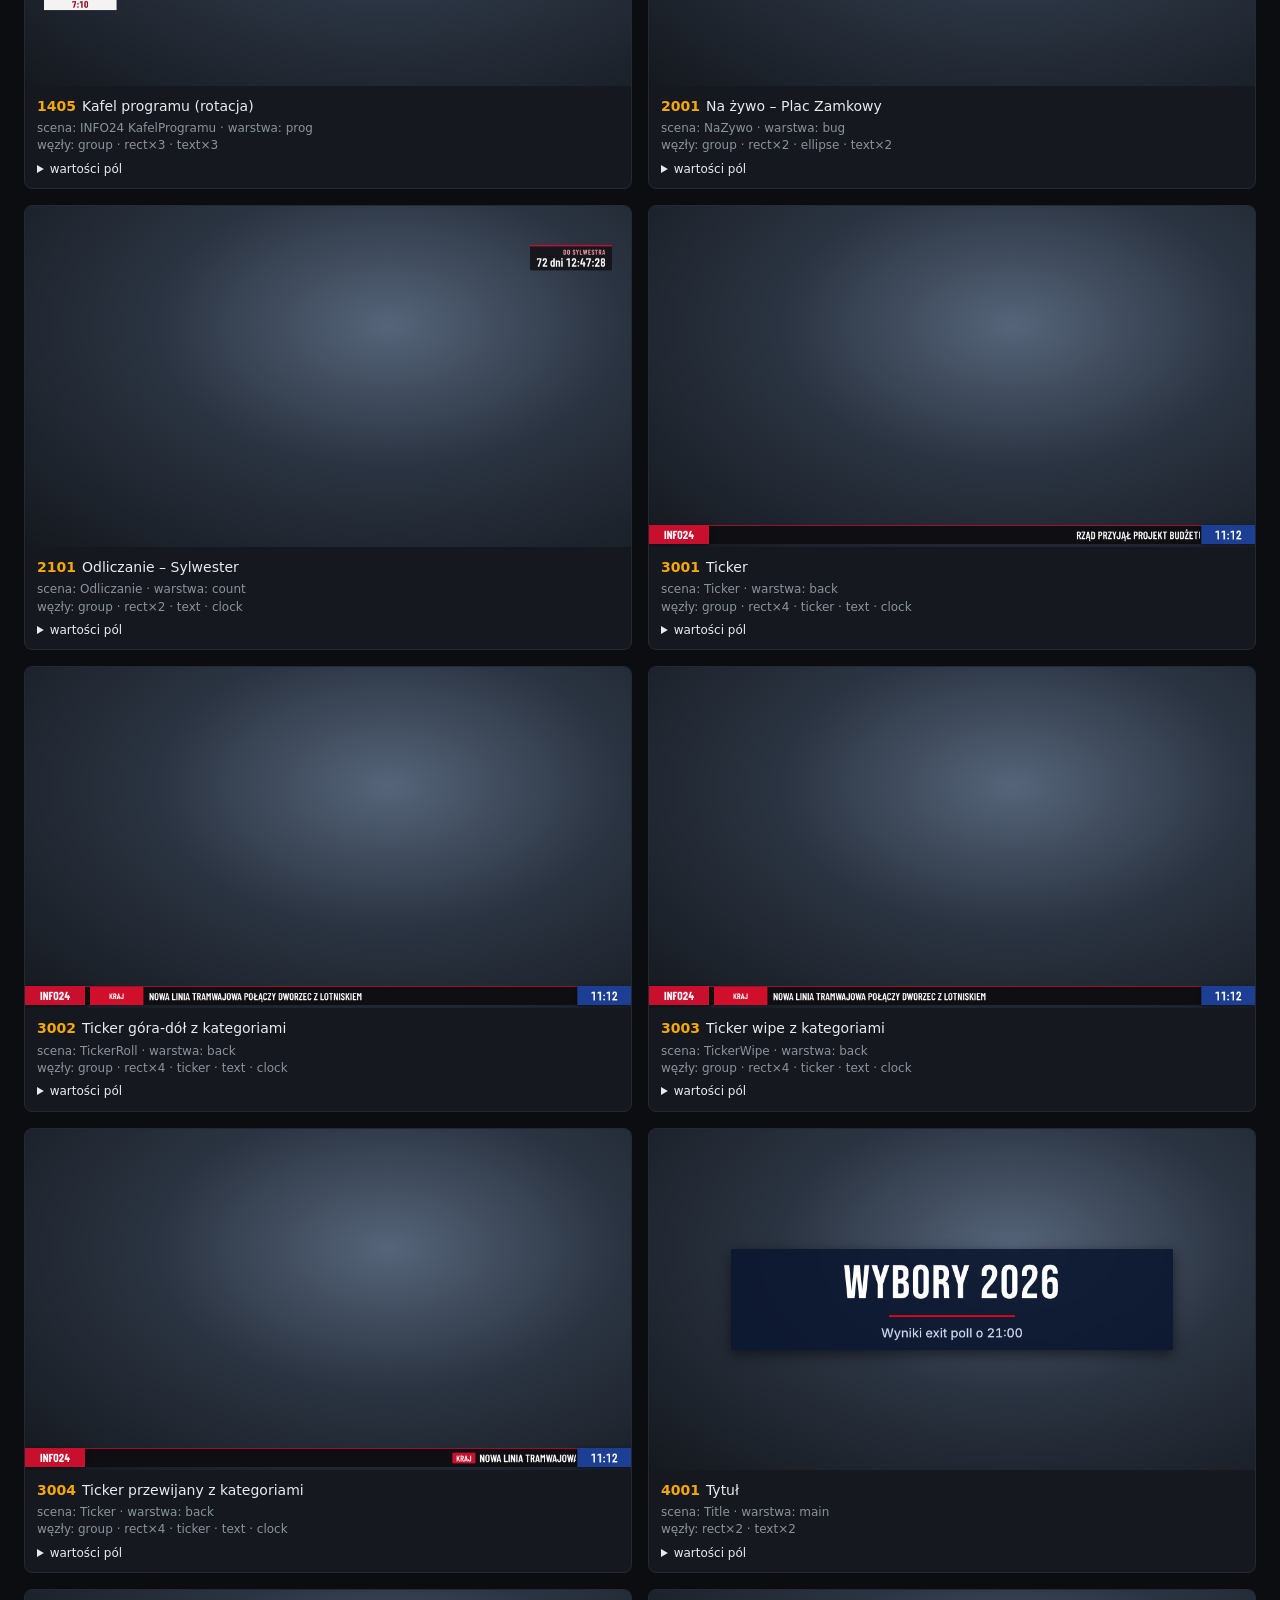
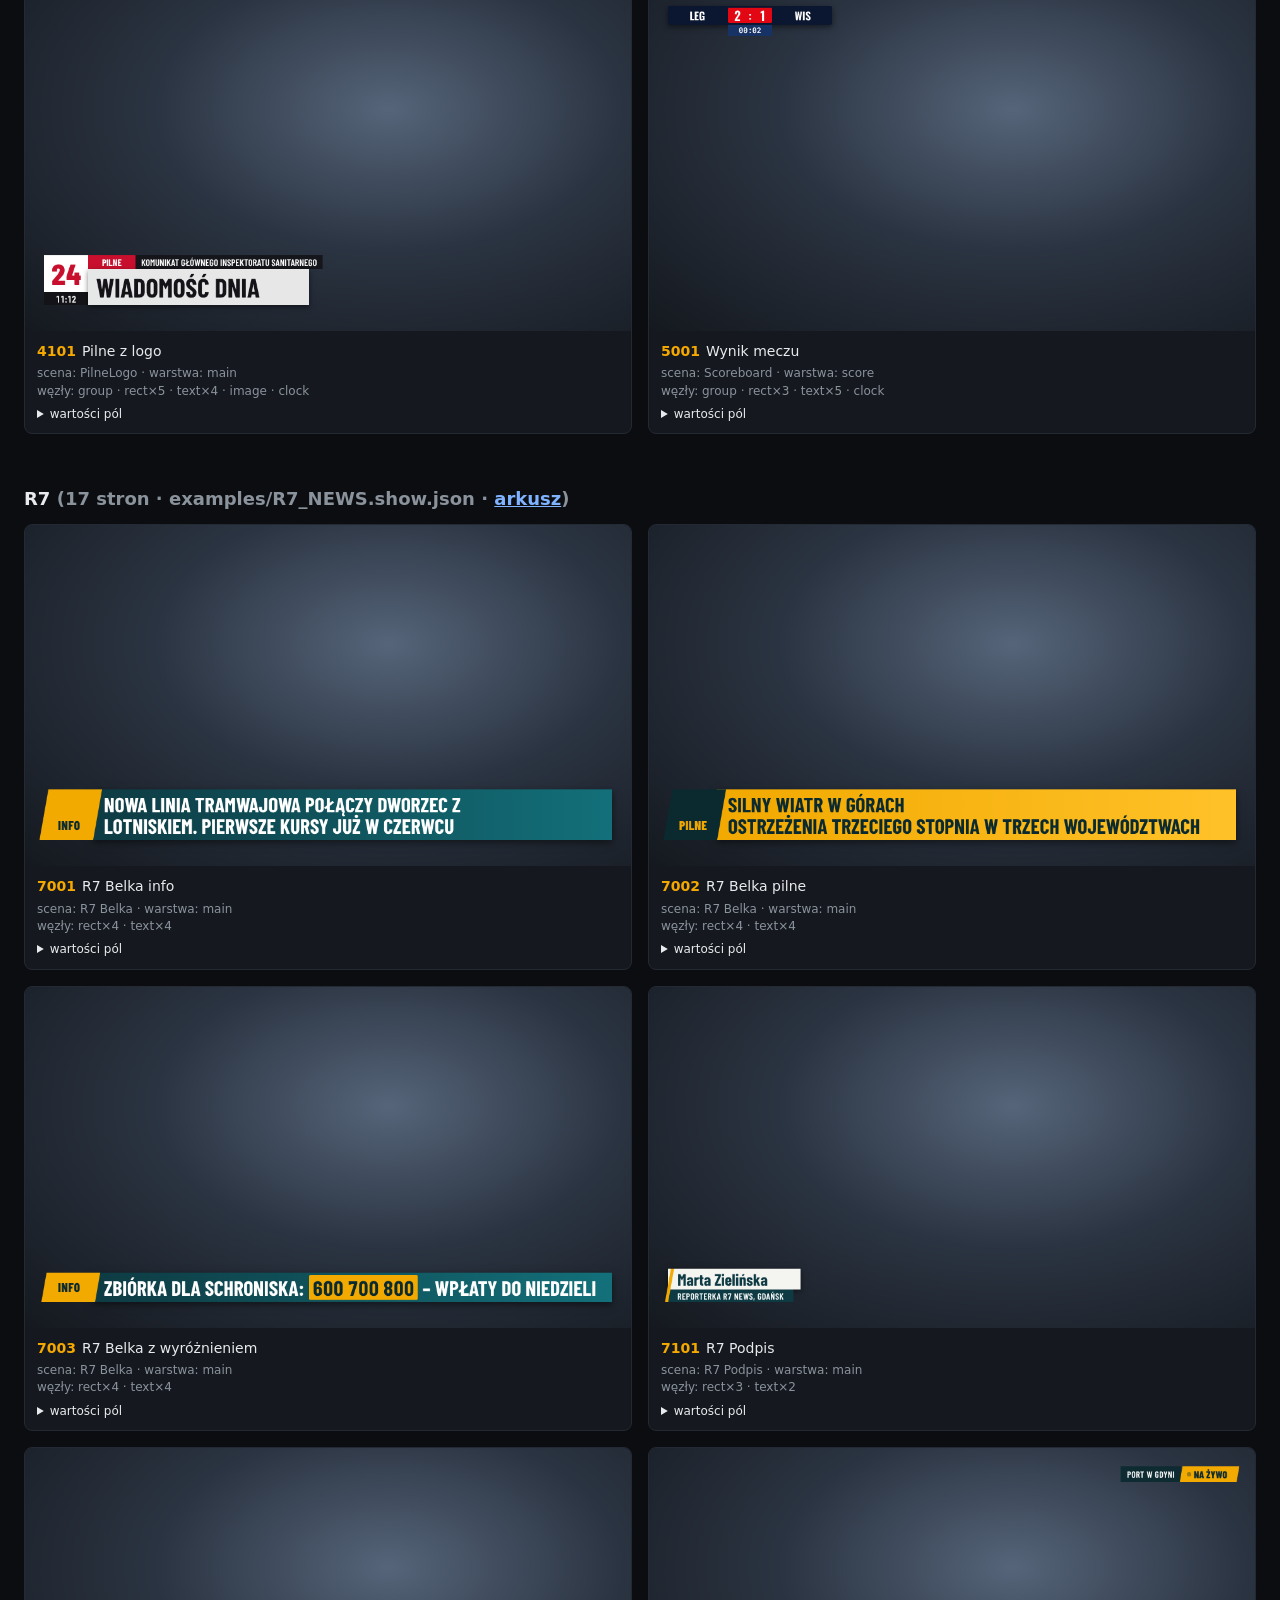
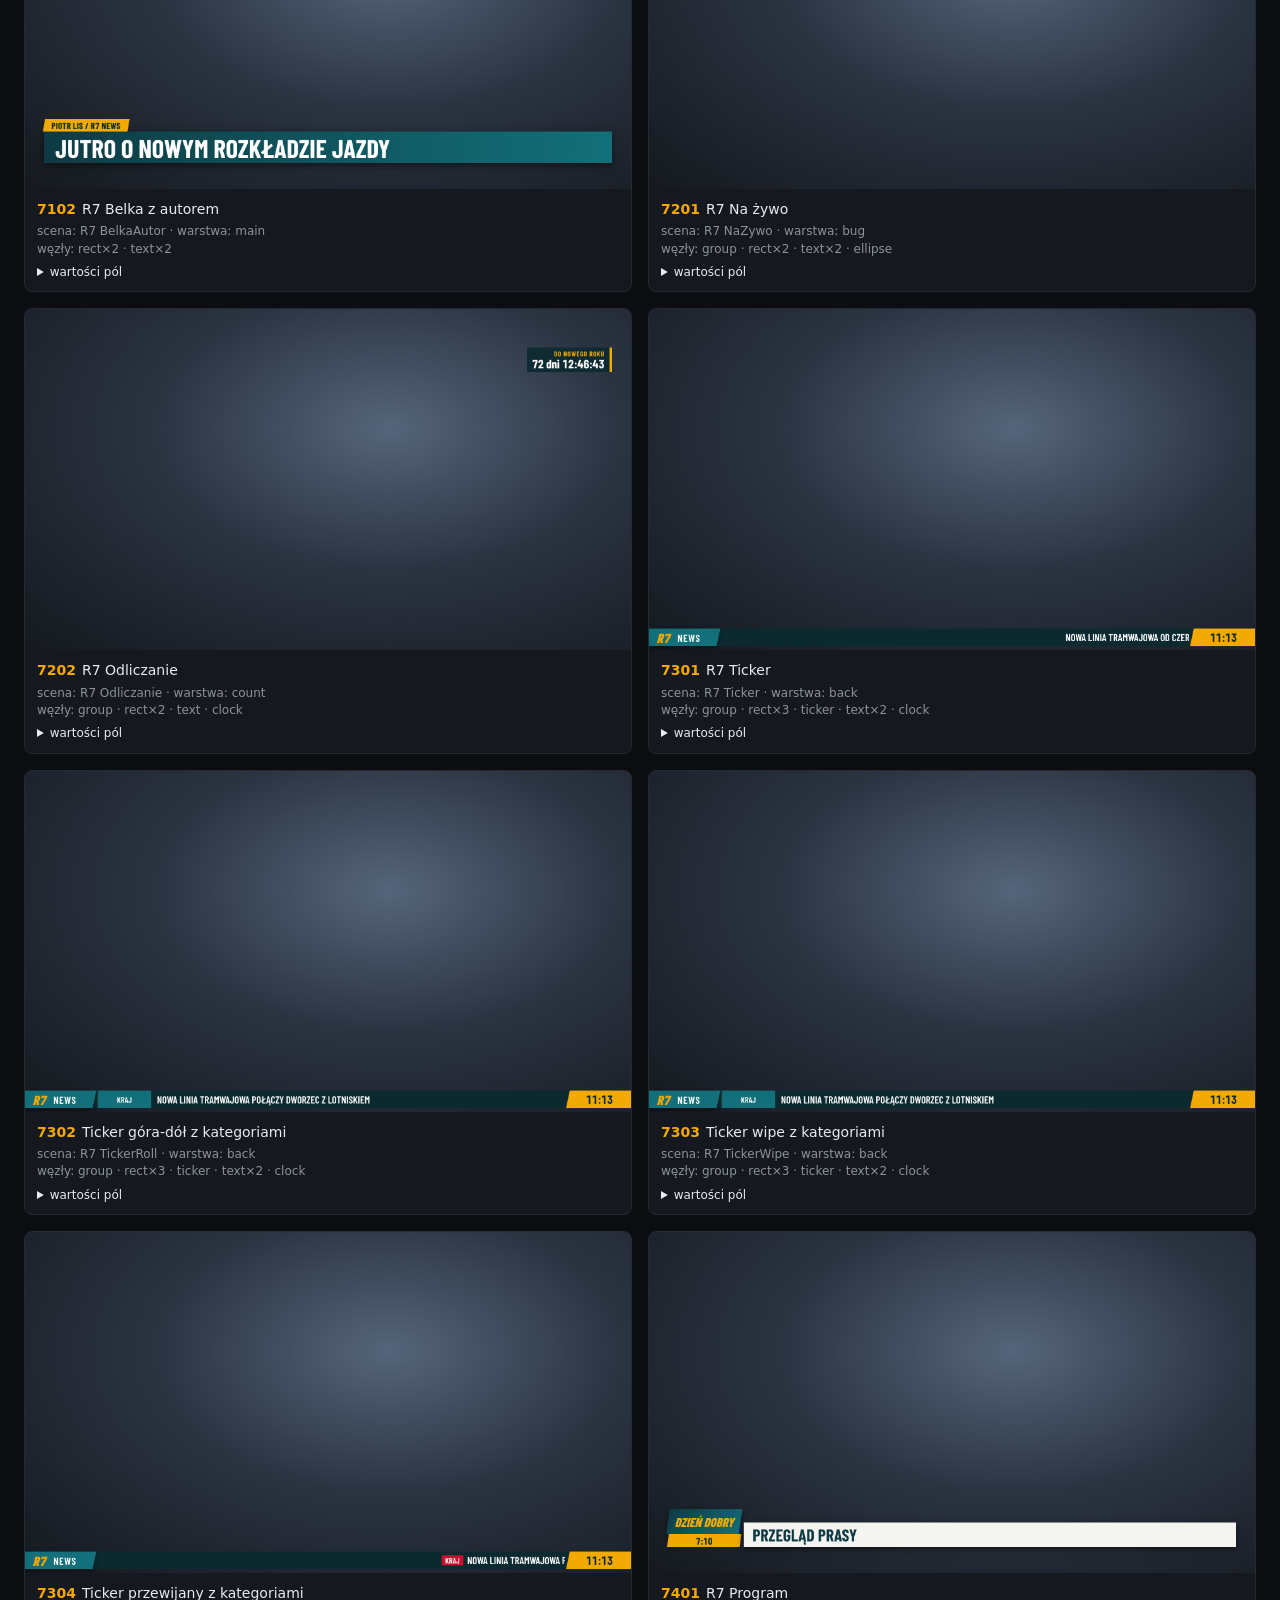
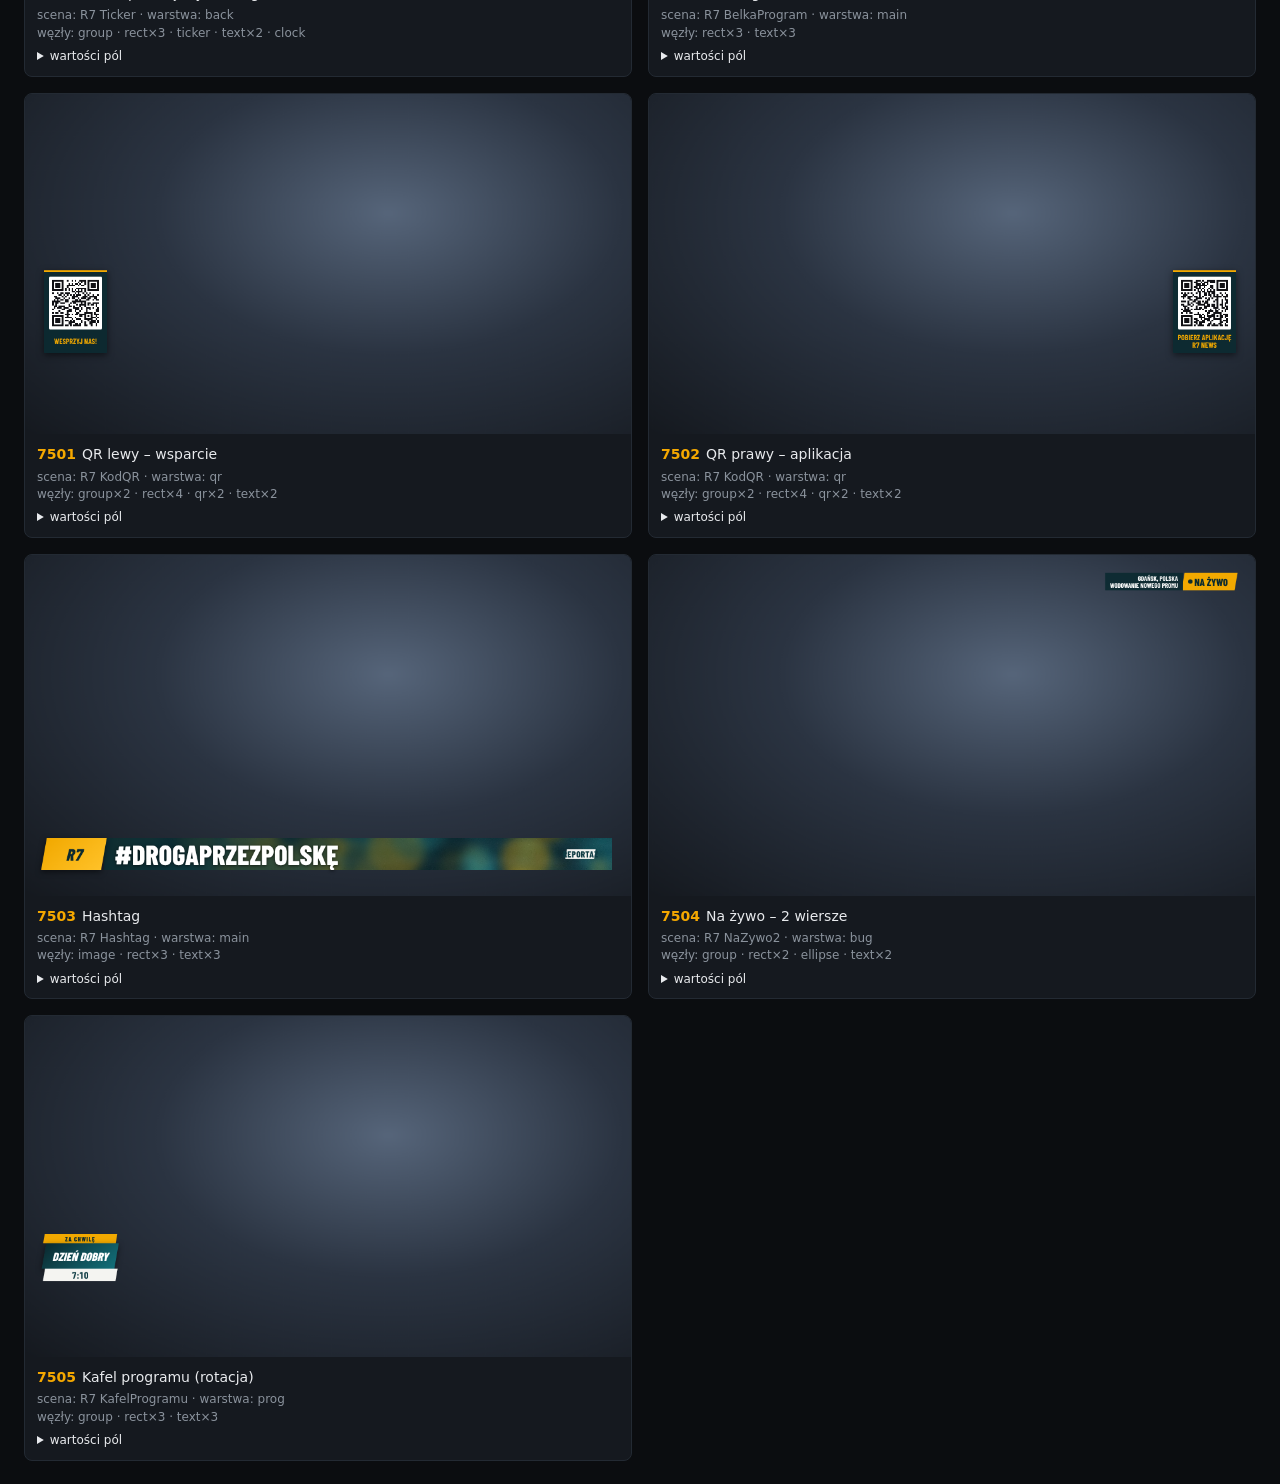
==== commit cfbea248: "Paczki .cgpack jako jedyny sposób przenoszenia grafiki; czcionki bez duplikatów; import tylko paczek" ====
--- a/media/galeria/index.html
+++ b/media/galeria/index.html
@@ -11,7 +11,7 @@
 #lb{position:fixed;inset:0;background:#000d;display:none;align-items:center;justify-content:center}#lb img{max-width:96vw;max-height:94vh}
 </style></head><body>
 <header><h1>VizRS – wszystkie elementy grafiki</h1>
-<div class="muted">Zestawy INFO24 i R7, wzorce zaimportowane do VizRS (tests/fixtures/import) oraz belka PILNE w wersji wielowierszowej (examples/PILNE.show.json).</div>
+<div class="muted">Zestawy INFO24 i R7.</div>
 <div class="muted">Każda strona zestawu pokazana osobno po animacji wejścia (wyjście 1920×1080, zrzut 960×540). Wygenerowano: <code>node source/tools/gallery.js</code>.</div></header>
 <h2>INFO24 <span class="muted">(22 stron · examples/INFO24.show.json · <a style="color:#7fb3ff" href="INFO24-arkusz.png">arkusz</a>)</span></h2>
 <div class="grid"><div class="card"><img loading="lazy" src="INFO24-1001.png" alt="Belka – budżet">
@@ -308,67 +308,6 @@
 times: 7:10
 7:55
 9:00</pre></details>
-</div></div></div><h2>WZORCE <span class="muted">(5 stron · source/tests/fixtures/import · <a style="color:#7fb3ff" href="WZORCE-arkusz.png">arkusz</a>)</span></h2>
-<div class="grid"><div class="card"><img loading="lazy" src="WZORCE-1001.png" alt="Belka glowna">
-<div class="meta"><span class="num">1001</span>Belka glowna
-<div class="tags">scena: Belka glowna · warstwa: main<br>węzły: group · rect · text×2</div>
-<details><summary>raport konwersji (1)</summary><pre>plik: belka_glowna.json
-font „Bahnschrift” niedostępny w VizRS – wgraj plik fontu w Artist albo zostanie użyty zastępczy</pre></details>
-
-</div></div><div class="card"><img loading="lazy" src="WZORCE-1002.png" alt="Belka - PILNE">
-<div class="meta"><span class="num">1002</span>Belka - PILNE
-<div class="tags">scena: Belka - PILNE · warstwa: main<br>węzły: group · rect · text</div>
-<details><summary>raport konwersji (2)</summary><pre>plik: belka_pilne.cgpack
-efekt „glow” (warstwa „rep-top-bar”) pominięty
-font „Bahnschrift” niedostępny w VizRS – wgraj plik fontu w Artist albo zostanie użyty zastępczy</pre></details>
-<details><summary>wartości pól</summary><pre>title: SIEPACZE KOALICJI 13 GRUDNIA ATAKUJĄ REPUBLIKĘ</pre></details>
-</div></div><div class="card"><img loading="lazy" src="WZORCE-1003.png" alt="NA ŻYWO lewa">
-<div class="meta"><span class="num">1003</span>NA ŻYWO lewa
-<div class="tags">scena: NA ŻYWO lewa · warstwa: main<br>węzły: group · rect×3 · text</div>
-<details><summary>raport konwersji (1)</summary><pre>plik: na_zywo_lewa.json
-font „Bahnschrift” niedostępny w VizRS – wgraj plik fontu w Artist albo zostanie użyty zastępczy</pre></details>
-<details><summary>wartości pól</summary><pre>title: na żywo</pre></details>
-</div></div><div class="card"><img loading="lazy" src="WZORCE-1004.png" alt="Republika Lower Third">
-<div class="meta"><span class="num">1004</span>Republika Lower Third
-<div class="tags">scena: Republika Lower Third · warstwa: main<br>węzły: group · rect×2 · text</div>
-<details><summary>raport konwersji (0)</summary><pre>plik: republika_lt.json</pre></details>
-<details><summary>wartości pól</summary><pre>title: MECHANIZM WARUNKOWOŚCI</pre></details>
-</div></div><div class="card"><img loading="lazy" src="WZORCE-1005.png" alt="TICKER PEŁNY EKRAN">
-<div class="meta"><span class="num">1005</span>TICKER PEŁNY EKRAN
-<div class="tags">scena: TICKER PEŁNY EKRAN · warstwa: main<br>węzły: group · rect · ticker</div>
-<details><summary>raport konwersji (0)</summary><pre>plik: ticker_pelny.json</pre></details>
-
-</div></div></div><h2>PILNE <span class="muted">(6 stron · examples/PILNE.show.json · <a style="color:#7fb3ff" href="PILNE-arkusz.png">arkusz</a>)</span></h2>
-<div class="grid"><div class="card"><img loading="lazy" src="PILNE-1001.png" alt="TVP – 2 linie">
-<div class="meta"><span class="num">1001</span>TVP – 2 linie
-<div class="tags">scena: Belka - PILNE (wiele linii) · warstwa: main<br>węzły: group · rect · text</div>
-
-<details><summary>wartości pól</summary><pre>title: PREZYDENT ANDRZEJ DUDA ZABRAŁ GŁOS WS. UCHWAŁY DOTYCZĄCEJ ZMIAN W MEDIACH PUBLICZNYCH</pre></details>
-</div></div><div class="card"><img loading="lazy" src="PILNE-1002.png" alt="TVP – Zakopane">
-<div class="meta"><span class="num">1002</span>TVP – Zakopane
-<div class="tags">scena: Belka - PILNE (wiele linii) · warstwa: main<br>węzły: group · rect · text</div>
-
-<details><summary>wartości pól</summary><pre>title: TELEWIZJA POLSKA I MIASTO ZAKOPANE ZAPRASZAJĄ NA „SYLWESTRA MARZEŃ”</pre></details>
-</div></div><div class="card"><img loading="lazy" src="PILNE-1003.png" alt="TVP – 1 linia">
-<div class="meta"><span class="num">1003</span>TVP – 1 linia
-<div class="tags">scena: Belka - PILNE (wiele linii) · warstwa: main<br>węzły: group · rect · text</div>
-
-<details><summary>wartości pól</summary><pre>title: ODLICZANIE DO „SYLWESTRA MARZEŃ Z DWÓJKĄ”</pre></details>
-</div></div><div class="card"><img loading="lazy" src="PILNE-1004.png" alt="Republika – Trybunał">
-<div class="meta"><span class="num">1004</span>Republika – Trybunał
-<div class="tags">scena: Belka - PILNE (wiele linii) · warstwa: main<br>węzły: group · rect · text</div>
-
-<details><summary>wartości pól</summary><pre>title: POLACY NIE ULEGNĄ PRESJI RZĄDZĄCYCH WS. TRYBUNAŁU</pre></details>
-</div></div><div class="card"><img loading="lazy" src="PILNE-1005.png" alt="Republika – zima">
-<div class="meta"><span class="num">1005</span>Republika – zima
-<div class="tags">scena: Belka - PILNE (wiele linii) · warstwa: main<br>węzły: group · rect · text</div>
-
-<details><summary>wartości pól</summary><pre>title: NADCHODZI NAJDROŻSZA ZIMA W HISTORII</pre></details>
-</div></div><div class="card"><img loading="lazy" src="PILNE-1006.png" alt="3 linie">
-<div class="meta"><span class="num">1006</span>3 linie
-<div class="tags">scena: Belka - PILNE (wiele linii) · warstwa: main<br>węzły: group · rect · text</div>
-
-<details><summary>wartości pól</summary><pre>title: MAZOWSZE: KIEROWCA CIĘŻARÓWKI ŚMIERTELNIE POTRĄCONY NA TRASIE S17, GDY PRÓBOWAŁ WYMIENIĆ OPONĘ. POLICJA USTALA OKOLICZNOŚCI ZDARZENIA, TRASA W KIERUNKU WARSZAWY JEST ZABLOKOWANA</pre></details>
 </div></div></div>
 <div id="lb" onclick="this.style.display='none'"><img></div>
 <script>document.querySelectorAll('.card img').forEach(i=>i.onclick=()=>{const l=document.getElementById('lb');l.firstChild.src=i.src;l.style.display='flex'})</script>
